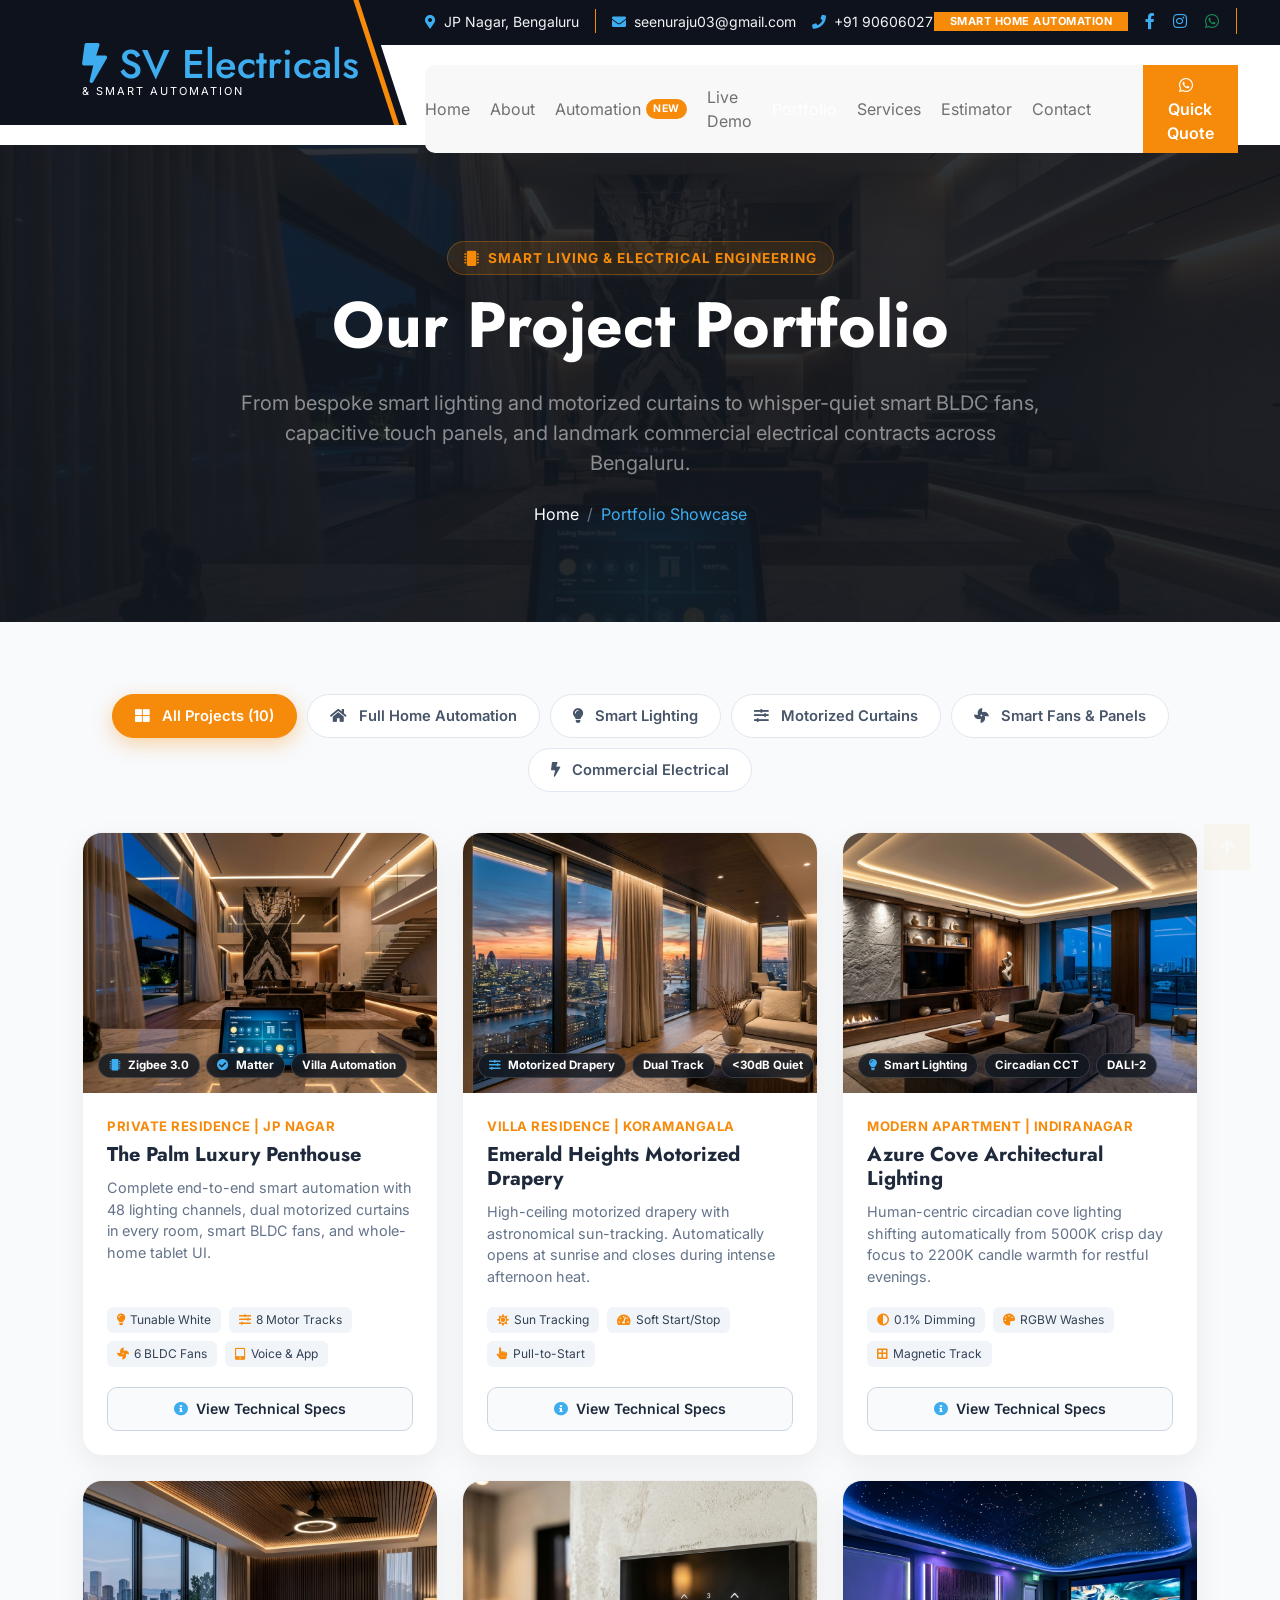
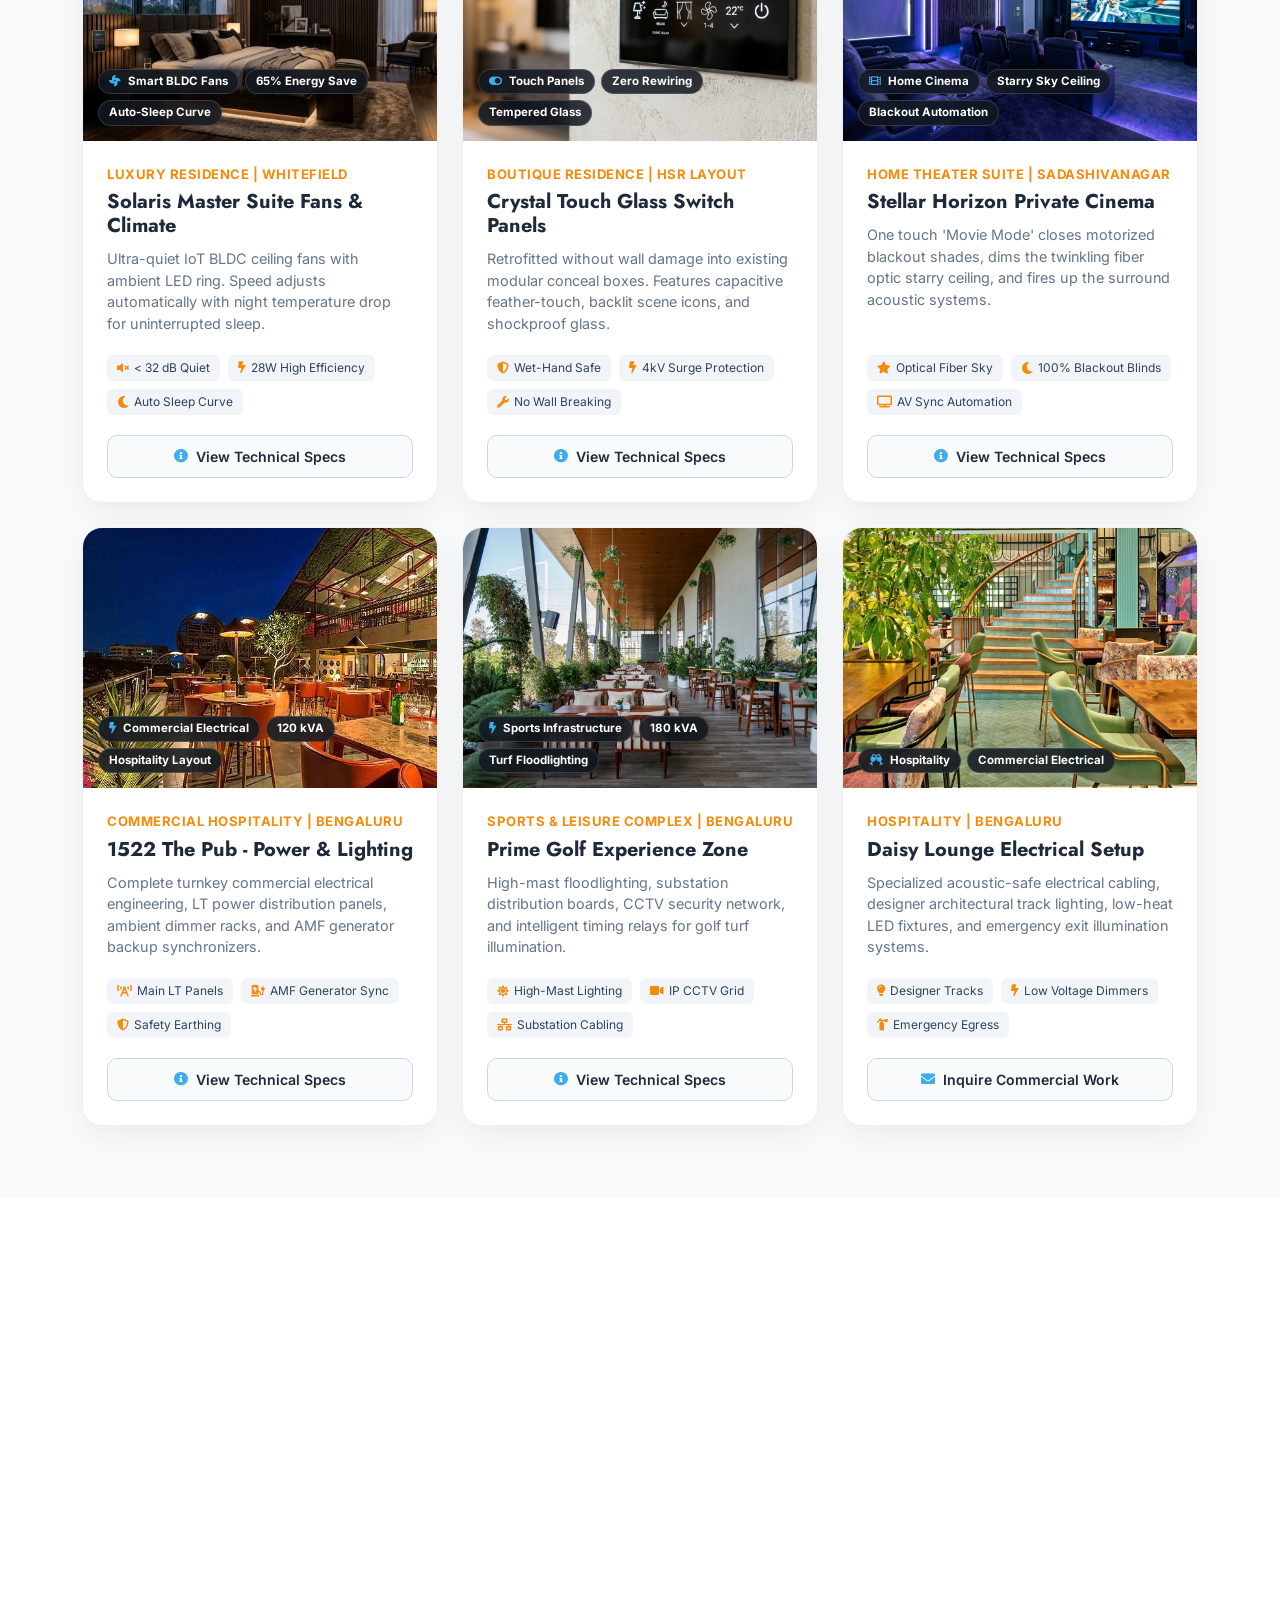
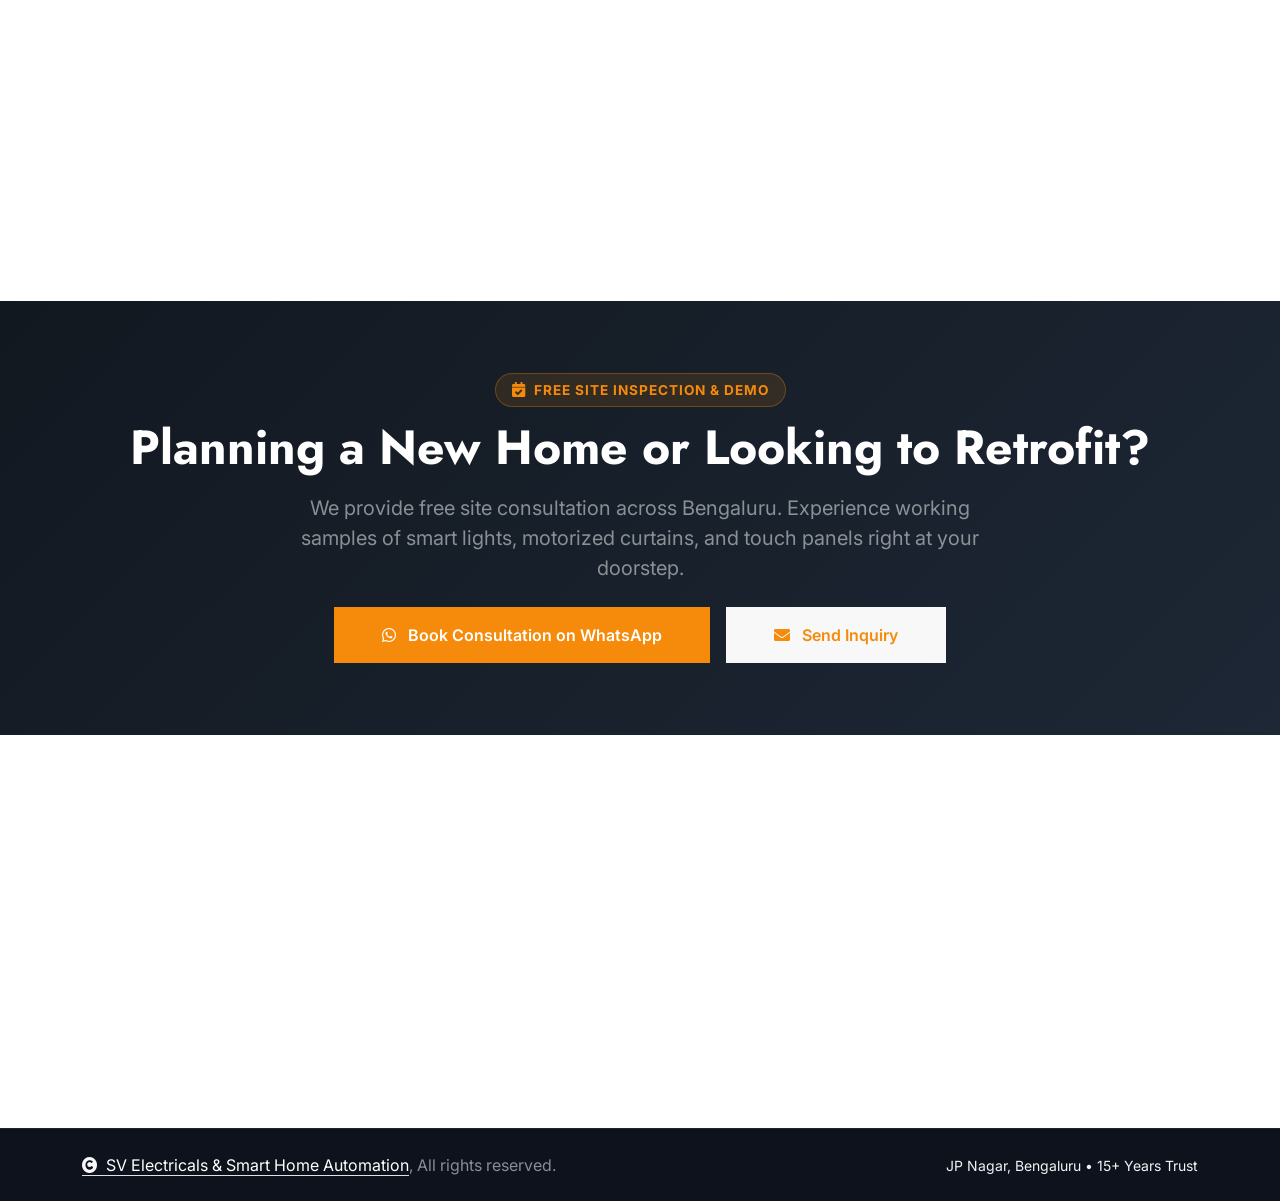
==== portfolio.html @ d9f2bd35 "Add Home Automation portfolio, interactive room simulator, package estimator, and dedicated portfoli" ====
<!DOCTYPE html>
<html lang="en">

    <head>
        <meta charset="utf-8">
        <title>Portfolio | SV Electricals & Smart Home Automation Bengaluru</title>
        <meta content="width=device-width, initial-scale=1.0" name="viewport">
        <meta content="Smart Home Automation portfolio, Smart Lighting projects, Motorized Curtains installation Bengaluru, Smart BLDC fans, Touch switch panels, Home automation JP Nagar, Luxury villa automation, 1522 electrical contractor, Prime Golf electrical layout" name="keywords">
        <meta content="Explore SV Electricals & Home Automation portfolio. High-end smart home automation including intelligent lighting, motorized curtains, smart fans, touch switch panels, and trusted commercial electrical engineering in Bengaluru." name="description">
        <link rel="icon" href="images/navbarlogo.png" type="image/png">

        <!-- Google Web Fonts -->
        <link rel="preconnect" href="https://fonts.googleapis.com">
        <link rel="preconnect" href="https://fonts.gstatic.com" crossorigin>
        <link href="https://fonts.googleapis.com/css2?family=Inter:wght@300;400;500;600;700;800&family=Jost:ital,wght@0,300..900;1,300..900&display=swap" rel="stylesheet">

        <!-- Icon Font Stylesheet -->
        <link rel="stylesheet" href="https://use.fontawesome.com/releases/v5.15.4/css/all.css"/>
        <link href="https://cdn.jsdelivr.net/npm/bootstrap-icons@1.4.1/font/bootstrap-icons.css" rel="stylesheet">

        <!-- Libraries Stylesheet -->
        <link rel="stylesheet" href="lib/animate/animate.min.css"/>
        <link href="lib/owlcarousel/assets/owl.carousel.min.css" rel="stylesheet">

        <!-- Customized Bootstrap Stylesheet -->
        <link href="css/bootstrap.min.css" rel="stylesheet">

        <!-- Template Stylesheet -->
        <link href="css/style.css" rel="stylesheet">
        <!-- Automation Stylesheet -->
        <link href="css/automation.css" rel="stylesheet">
    </head>

    <body>
        <!-- Spinner Start -->
        <div id="spinner" class="show bg-white position-fixed translate-middle w-100 vh-100 top-50 start-50 d-flex align-items-center justify-content-center">
            <div class="spinner-border text-primary" style="width:3rem; height:3rem;" role="status">
                <span class="sr-only">Loading...</span>
            </div>
        </div>
        <!-- Spinner End -->

        <!-- Topbar & Navbar Start -->
        <div class="container-fluid header-top">
            <div class="container d-flex align-items-center">
                <div class="d-flex align-items-center h-100">
                    <a href="index.html" class="navbar-brand" style="height: 125px;">
                        <h1 class="text-primary mb-0"><i class="fas fa-bolt"></i> SV Electricals</h1>
                        <small class="text-white d-block" style="font-size: 11px; letter-spacing: 2px; text-transform: uppercase; margin-top: -5px;">& Smart Automation</small>
                    </a>
                </div>
                <div class="w-100 h-100">
                    <div class="topbar px-0 py-2 d-none d-lg-block" style="height: 45px;">
                        <div class="row gx-0 align-items-center">
                            <div class="col-lg-8 text-center text-lg-center mb-lg-0">
                                <div class="d-flex flex-wrap">
                                    <div class="border-end border-primary pe-3">
                                        <a href="#" class="text-muted small"><i class="fas fa-map-marker-alt text-primary me-2"></i>JP Nagar, Bengaluru</a>
                                    </div>
                                    <div class="ps-3">
                                        <a href="mailto:seenuraju03@gmail.com" class="text-muted small"><i class="fas fa-envelope text-primary me-2"></i>seenuraju03@gmail.com</a>
                                    </div>
                                    <div class="ps-3">
                                        <a href="tel:9060602727" class="text-muted small"><i class="fas fa-phone text-primary me-2"></i>+91 9060602727</a>
                                    </div>
                                </div>
                            </div>
                            <div class="col-lg-4 text-center text-lg-end">
                                <div class="d-flex justify-content-end align-items-center">
                                    <span class="badge bg-primary text-white me-3 px-3 py-1" style="font-size: 11px; letter-spacing: 0.5px;">SMART HOME AUTOMATION</span>
                                    <div class="d-flex border-end border-primary pe-3">
                                        <a class="btn p-0 text-primary me-3" href="#"><i class="fab fa-facebook-f"></i></a>
                                        <a class="btn p-0 text-primary me-3" href="#"><i class="fab fa-instagram"></i></a>
                                        <a class="btn p-0 text-success me-0" href="https://wa.me/919060602727" target="_blank"><i class="fab fa-whatsapp"></i></a>
                                    </div>
                                </div>
                            </div>
                        </div>
                    </div>
                    <div class="nav-bar px-0 py-lg-0" style="height: 80px;">
                        <nav class="navbar navbar-expand-lg navbar-light d-flex justify-content-lg-end">
                            <a href="index.html" class="navbar-brand-2">
                                <h2 class="text-primary mb-0"><i class="fas fa-bolt"></i> SV Electricals</h2>
                            </a>    
                            <button class="navbar-toggler" type="button" data-bs-toggle="collapse" data-bs-target="#navbarCollapse" aria-label="Toggle navigation">
                                <span class="navbar-toggler-icon"></span>
                            </button>
                            <div class="collapse navbar-collapse" id="navbarCollapse">
                                <div class="navbar-nav">
                                    <a href="index.html" class="nav-item nav-link">Home</a>
                                    <a href="index.html#svabout" class="nav-item nav-link">About</a>
                                    <a href="index.html#sv-automation" class="nav-item nav-link">Automation <span class="nav-smart-badge">NEW</span></a>
                                    <a href="index.html#sv-simulator" class="nav-item nav-link">Live Demo</a>
                                    <a href="portfolio.html" class="nav-item nav-link active">Portfolio</a>
                                    <a href="index.html#svservices" class="nav-item nav-link">Services</a>
                                    <a href="index.html#sv-estimator" class="nav-item nav-link">Estimator</a>
                                    <a href="index.html#svcontact" class="nav-item nav-link">Contact</a>
                                    <div class="nav-btn ps-3">
                                        <a href="https://wa.me/919060602727?text=Hi%20SV%20Automation,%20I%20would%20like%20to%20consult%20for%20Smart%20Home%20Automation" target="_blank" class="btn btn-primary py-2 px-4 ms-0 ms-lg-3"><i class="fab fa-whatsapp me-2"></i> Quick Quote</a>
                                    </div>
                                </div>
                            </div>
                        </nav>
                    </div>
                </div>
            </div>
        </div>
        <!-- Topbar & Navbar End -->

        <!-- Header / Breadcrumb Banner Start -->
        <div class="container-fluid bg-breadcrumb py-5" style="background: linear-gradient(rgba(18, 24, 32, 0.88), rgba(18, 24, 32, 0.92)), url('images/smart_villa.jpg') center/cover no-repeat; margin-top: 20px;">
            <div class="container text-center py-5">
                <span class="badge-smart"><i class="fas fa-microchip"></i> Smart Living & Electrical Engineering</span>
                <h1 class="display-3 text-white mb-4 wow fadeInDown" data-wow-delay="0.1s">Our Project Portfolio</h1>
                <p class="text-white-50 fs-5 mx-auto mb-4" style="max-width: 800px;">
                    From bespoke smart lighting and motorized curtains to whisper-quiet smart BLDC fans, capacitive touch panels, and landmark commercial electrical contracts across Bengaluru.
                </p>
                <ol class="breadcrumb justify-content-center mb-0 wow fadeInDown" data-wow-delay="0.3s">
                    <li class="breadcrumb-item"><a href="index.html">Home</a></li>
                    <li class="breadcrumb-item active text-primary">Portfolio Showcase</li>
                </ol>
            </div>
        </div>
        <!-- Header / Breadcrumb Banner End -->

        <!-- Portfolio Showcase Main Section Start -->
        <div class="container-fluid py-5" style="background: #f8fafc;">
            <div class="container py-4">
                
                <!-- Category Filter Buttons -->
                <div class="portfolio-filter-container wow fadeInUp" data-wow-delay="0.1s">
                    <button class="portfolio-filter-btn active" data-filter="all"><i class="fas fa-th-large me-2"></i> All Projects (10)</button>
                    <button class="portfolio-filter-btn" data-filter="automation"><i class="fas fa-home me-2"></i> Full Home Automation</button>
                    <button class="portfolio-filter-btn" data-filter="lighting"><i class="fas fa-lightbulb me-2"></i> Smart Lighting</button>
                    <button class="portfolio-filter-btn" data-filter="curtains"><i class="fas fa-sliders-h me-2"></i> Motorized Curtains</button>
                    <button class="portfolio-filter-btn" data-filter="fans"><i class="fas fa-fan me-2"></i> Smart Fans & Panels</button>
                    <button class="portfolio-filter-btn" data-filter="commercial"><i class="fas fa-bolt me-2"></i> Commercial Electrical</button>
                </div>

                <!-- Projects Grid -->
                <div class="row g-4" id="portfolioGrid">
                    
                    <!-- 1. The Palm Luxury Penthouse (Full Automation) -->
                    <div class="col-md-6 col-lg-4 portfolio-card-item" data-category="automation lighting curtains fans">
                        <div class="portfolio-item-card">
                            <div class="portfolio-img-box">
                                <img src="images/smart_villa.jpg" alt="The Palm Luxury Penthouse Smart Automation">
                                <div class="portfolio-overlay-tags">
                                    <span class="portfolio-tag"><i class="fas fa-microchip text-primary me-1"></i> Zigbee 3.0</span>
                                    <span class="portfolio-tag"><i class="fas fa-check-circle text-primary me-1"></i> Matter</span>
                                    <span class="portfolio-tag">Villa Automation</span>
                                </div>
                            </div>
                            <div class="portfolio-info-box">
                                <span class="portfolio-meta-client">Private Residence | JP Nagar</span>
                                <h3 class="portfolio-title">The Palm Luxury Penthouse</h3>
                                <p class="portfolio-desc">Complete end-to-end smart automation with 48 lighting channels, dual motorized curtains in every room, smart BLDC fans, and whole-home tablet UI.</p>
                                <div class="portfolio-specs-pills">
                                    <span class="spec-pill"><i class="fas fa-lightbulb"></i> Tunable White</span>
                                    <span class="spec-pill"><i class="fas fa-sliders-h"></i> 8 Motor Tracks</span>
                                    <span class="spec-pill"><i class="fas fa-fan"></i> 6 BLDC Fans</span>
                                    <span class="spec-pill"><i class="fas fa-tablet-alt"></i> Voice & App</span>
                                </div>
                                <button class="btn-view-specs" data-project="palm-penthouse">
                                    <i class="fas fa-info-circle text-primary"></i> View Technical Specs
                                </button>
                            </div>
                        </div>
                    </div>

                    <!-- 2. Emerald Heights Motorized Drapery -->
                    <div class="col-md-6 col-lg-4 portfolio-card-item" data-category="automation curtains">
                        <div class="portfolio-item-card">
                            <div class="portfolio-img-box">
                                <img src="images/smart_curtains.jpg" alt="Emerald Heights Motorized Curtains">
                                <div class="portfolio-overlay-tags">
                                    <span class="portfolio-tag"><i class="fas fa-sliders-h text-primary me-1"></i> Motorized Drapery</span>
                                    <span class="portfolio-tag">Dual Track</span>
                                    <span class="portfolio-tag">&lt;30dB Quiet</span>
                                </div>
                            </div>
                            <div class="portfolio-info-box">
                                <span class="portfolio-meta-client">Villa Residence | Koramangala</span>
                                <h3 class="portfolio-title">Emerald Heights Motorized Drapery</h3>
                                <p class="portfolio-desc">High-ceiling motorized drapery with astronomical sun-tracking. Automatically opens at sunrise and closes during intense afternoon heat.</p>
                                <div class="portfolio-specs-pills">
                                    <span class="spec-pill"><i class="fas fa-sun"></i> Sun Tracking</span>
                                    <span class="spec-pill"><i class="fas fa-tachometer-alt"></i> Soft Start/Stop</span>
                                    <span class="spec-pill"><i class="fas fa-hand-pointer"></i> Pull-to-Start</span>
                                </div>
                                <button class="btn-view-specs" data-project="emerald-curtains">
                                    <i class="fas fa-info-circle text-primary"></i> View Technical Specs
                                </button>
                            </div>
                        </div>
                    </div>

                    <!-- 3. Azure Cove Architectural Lighting -->
                    <div class="col-md-6 col-lg-4 portfolio-card-item" data-category="automation lighting">
                        <div class="portfolio-item-card">
                            <div class="portfolio-img-box">
                                <img src="images/smart_lighting.jpg" alt="Azure Cove Architectural Smart Lighting">
                                <div class="portfolio-overlay-tags">
                                    <span class="portfolio-tag"><i class="fas fa-lightbulb text-primary me-1"></i> Smart Lighting</span>
                                    <span class="portfolio-tag">Circadian CCT</span>
                                    <span class="portfolio-tag">DALI-2</span>
                                </div>
                            </div>
                            <div class="portfolio-info-box">
                                <span class="portfolio-meta-client">Modern Apartment | Indiranagar</span>
                                <h3 class="portfolio-title">Azure Cove Architectural Lighting</h3>
                                <p class="portfolio-desc">Human-centric circadian cove lighting shifting automatically from 5000K crisp day focus to 2200K candle warmth for restful evenings.</p>
                                <div class="portfolio-specs-pills">
                                    <span class="spec-pill"><i class="fas fa-adjust"></i> 0.1% Dimming</span>
                                    <span class="spec-pill"><i class="fas fa-palette"></i> RGBW Washes</span>
                                    <span class="spec-pill"><i class="fas fa-border-all"></i> Magnetic Track</span>
                                </div>
                                <button class="btn-view-specs" data-project="azure-lighting">
                                    <i class="fas fa-info-circle text-primary"></i> View Technical Specs
                                </button>
                            </div>
                        </div>
                    </div>

                    <!-- 4. Solaris Master Suite Fans & Climate -->
                    <div class="col-md-6 col-lg-4 portfolio-card-item" data-category="automation fans">
                        <div class="portfolio-item-card">
                            <div class="portfolio-img-box">
                                <img src="images/smart_fans.jpg" alt="Solaris Smart BLDC Fans & Climate">
                                <div class="portfolio-overlay-tags">
                                    <span class="portfolio-tag"><i class="fas fa-fan text-primary me-1"></i> Smart BLDC Fans</span>
                                    <span class="portfolio-tag">65% Energy Save</span>
                                    <span class="portfolio-tag">Auto-Sleep Curve</span>
                                </div>
                            </div>
                            <div class="portfolio-info-box">
                                <span class="portfolio-meta-client">Luxury Residence | Whitefield</span>
                                <h3 class="portfolio-title">Solaris Master Suite Fans & Climate</h3>
                                <p class="portfolio-desc">Ultra-quiet IoT BLDC ceiling fans with ambient LED ring. Speed adjusts automatically with night temperature drop for uninterrupted sleep.</p>
                                <div class="portfolio-specs-pills">
                                    <span class="spec-pill"><i class="fas fa-volume-mute"></i> &lt; 32 dB Quiet</span>
                                    <span class="spec-pill"><i class="fas fa-bolt"></i> 28W High Efficiency</span>
                                    <span class="spec-pill"><i class="fas fa-moon"></i> Auto Sleep Curve</span>
                                </div>
                                <button class="btn-view-specs" data-project="solaris-fans">
                                    <i class="fas fa-info-circle text-primary"></i> View Technical Specs
                                </button>
                            </div>
                        </div>
                    </div>

                    <!-- 5. Crystal Touch Glass Switch Panels -->
                    <div class="col-md-6 col-lg-4 portfolio-card-item" data-category="automation fans">
                        <div class="portfolio-item-card">
                            <div class="portfolio-img-box">
                                <img src="images/smart_switches.jpg" alt="Crystal Touch Glass Switch Panels">
                                <div class="portfolio-overlay-tags">
                                    <span class="portfolio-tag"><i class="fas fa-toggle-on text-primary me-1"></i> Touch Panels</span>
                                    <span class="portfolio-tag">Zero Rewiring</span>
                                    <span class="portfolio-tag">Tempered Glass</span>
                                </div>
                            </div>
                            <div class="portfolio-info-box">
                                <span class="portfolio-meta-client">Boutique Residence | HSR Layout</span>
                                <h3 class="portfolio-title">Crystal Touch Glass Switch Panels</h3>
                                <p class="portfolio-desc">Retrofitted without wall damage into existing modular conceal boxes. Features capacitive feather-touch, backlit scene icons, and shockproof glass.</p>
                                <div class="portfolio-specs-pills">
                                    <span class="spec-pill"><i class="fas fa-shield-alt"></i> Wet-Hand Safe</span>
                                    <span class="spec-pill"><i class="fas fa-bolt"></i> 4kV Surge Protection</span>
                                    <span class="spec-pill"><i class="fas fa-wrench"></i> No Wall Breaking</span>
                                </div>
                                <button class="btn-view-specs" data-project="crystal-touch">
                                    <i class="fas fa-info-circle text-primary"></i> View Technical Specs
                                </button>
                            </div>
                        </div>
                    </div>

                    <!-- 6. Stellar Horizon Private Cinema -->
                    <div class="col-md-6 col-lg-4 portfolio-card-item" data-category="automation lighting curtains">
                        <div class="portfolio-item-card">
                            <div class="portfolio-img-box">
                                <img src="images/smart_cinema.jpg" alt="Stellar Horizon Private Cinema">
                                <div class="portfolio-overlay-tags">
                                    <span class="portfolio-tag"><i class="fas fa-film text-primary me-1"></i> Home Cinema</span>
                                    <span class="portfolio-tag">Starry Sky Ceiling</span>
                                    <span class="portfolio-tag">Blackout Automation</span>
                                </div>
                            </div>
                            <div class="portfolio-info-box">
                                <span class="portfolio-meta-client">Home Theater Suite | Sadashivanagar</span>
                                <h3 class="portfolio-title">Stellar Horizon Private Cinema</h3>
                                <p class="portfolio-desc">One touch 'Movie Mode' closes motorized blackout shades, dims the twinkling fiber optic starry ceiling, and fires up the surround acoustic systems.</p>
                                <div class="portfolio-specs-pills">
                                    <span class="spec-pill"><i class="fas fa-star"></i> Optical Fiber Sky</span>
                                    <span class="spec-pill"><i class="fas fa-moon"></i> 100% Blackout Blinds</span>
                                    <span class="spec-pill"><i class="fas fa-tv"></i> AV Sync Automation</span>
                                </div>
                                <button class="btn-view-specs" data-project="stellar-cinema">
                                    <i class="fas fa-info-circle text-primary"></i> View Technical Specs
                                </button>
                            </div>
                        </div>
                    </div>

                    <!-- 7. 1522 The Pub (Commercial Electrical) -->
                    <div class="col-md-6 col-lg-4 portfolio-card-item" data-category="commercial">
                        <div class="portfolio-item-card">
                            <div class="portfolio-img-box">
                                <img src="images/15221.webp" alt="1522 The Pub Electrical Contracting">
                                <div class="portfolio-overlay-tags">
                                    <span class="portfolio-tag"><i class="fas fa-bolt text-primary me-1"></i> Commercial Electrical</span>
                                    <span class="portfolio-tag">120 kVA</span>
                                    <span class="portfolio-tag">Hospitality Layout</span>
                                </div>
                            </div>
                            <div class="portfolio-info-box">
                                <span class="portfolio-meta-client">Commercial Hospitality | Bengaluru</span>
                                <h3 class="portfolio-title">1522 The Pub - Power & Lighting</h3>
                                <p class="portfolio-desc">Complete turnkey commercial electrical engineering, LT power distribution panels, ambient dimmer racks, and AMF generator backup synchronizers.</p>
                                <div class="portfolio-specs-pills">
                                    <span class="spec-pill"><i class="fas fa-broadcast-tower"></i> Main LT Panels</span>
                                    <span class="spec-pill"><i class="fas fa-charging-station"></i> AMF Generator Sync</span>
                                    <span class="spec-pill"><i class="fas fa-shield-alt"></i> Safety Earthing</span>
                                </div>
                                <button class="btn-view-specs" data-project="pub-1522">
                                    <i class="fas fa-info-circle text-primary"></i> View Technical Specs
                                </button>
                            </div>
                        </div>
                    </div>

                    <!-- 8. Prime Golf Facility (Commercial Electrical) -->
                    <div class="col-md-6 col-lg-4 portfolio-card-item" data-category="commercial">
                        <div class="portfolio-item-card">
                            <div class="portfolio-img-box">
                                <img src="images/prime1.avif" alt="Prime Golf Sports & Leisure Facility">
                                <div class="portfolio-overlay-tags">
                                    <span class="portfolio-tag"><i class="fas fa-bolt text-primary me-1"></i> Sports Infrastructure</span>
                                    <span class="portfolio-tag">180 kVA</span>
                                    <span class="portfolio-tag">Turf Floodlighting</span>
                                </div>
                            </div>
                            <div class="portfolio-info-box">
                                <span class="portfolio-meta-client">Sports & Leisure Complex | Bengaluru</span>
                                <h3 class="portfolio-title">Prime Golf Experience Zone</h3>
                                <p class="portfolio-desc">High-mast floodlighting, substation distribution boards, CCTV security network, and intelligent timing relays for golf turf illumination.</p>
                                <div class="portfolio-specs-pills">
                                    <span class="spec-pill"><i class="fas fa-sun"></i> High-Mast Lighting</span>
                                    <span class="spec-pill"><i class="fas fa-video"></i> IP CCTV Grid</span>
                                    <span class="spec-pill"><i class="fas fa-network-wired"></i> Substation Cabling</span>
                                </div>
                                <button class="btn-view-specs" data-project="prime-golf">
                                    <i class="fas fa-info-circle text-primary"></i> View Technical Specs
                                </button>
                            </div>
                        </div>
                    </div>

                    <!-- 9. Daisy Pub Lounge -->
                    <div class="col-md-6 col-lg-4 portfolio-card-item" data-category="commercial">
                        <div class="portfolio-item-card">
                            <div class="portfolio-img-box">
                                <img src="images/daisy2.webp" alt="Daisy Pub Lounge Electrical">
                                <div class="portfolio-overlay-tags">
                                    <span class="portfolio-tag"><i class="fas fa-glass-cheers text-primary me-1"></i> Hospitality</span>
                                    <span class="portfolio-tag">Commercial Electrical</span>
                                </div>
                            </div>
                            <div class="portfolio-info-box">
                                <span class="portfolio-meta-client">Hospitality | Bengaluru</span>
                                <h3 class="portfolio-title">Daisy Lounge Electrical Setup</h3>
                                <p class="portfolio-desc">Specialized acoustic-safe electrical cabling, designer architectural track lighting, low-heat LED fixtures, and emergency exit illumination systems.</p>
                                <div class="portfolio-specs-pills">
                                    <span class="spec-pill"><i class="fas fa-lightbulb"></i> Designer Tracks</span>
                                    <span class="spec-pill"><i class="fas fa-bolt"></i> Low Voltage Dimmers</span>
                                    <span class="spec-pill"><i class="fas fa-fire-extinguisher"></i> Emergency Egress</span>
                                </div>
                                <a href="index.html#svcontact" class="btn-view-specs">
                                    <i class="fas fa-envelope text-primary"></i> Inquire Commercial Work
                                </a>
                            </div>
                        </div>
                    </div>

                </div>
            </div>
        </div>
        <!-- Portfolio Showcase Main Section End -->

        <!-- Comparison Section: Traditional vs Smart Living Start -->
        <div class="container-fluid py-5" style="background: #ffffff;">
            <div class="container py-4">
                <div class="text-center mx-auto mb-5 wow fadeInUp" data-wow-delay="0.1s" style="max-width: 800px;">
                    <span class="badge-smart"><i class="fas fa-balance-scale"></i> Comparison</span>
                    <h2 class="display-5 mb-3">Upgrade from Traditional to Smart Living</h2>
                    <p class="text-muted">Why hundreds of homeowners and architects in Bengaluru choose SV for seamless retrofit automation.</p>
                </div>
                <div class="row g-4">
                    <div class="col-md-6 col-lg-3 wow fadeInUp" data-wow-delay="0.1s">
                        <div class="p-4 rounded-3 h-100 border text-center" style="background: #fdfdfd;">
                            <div class="mb-3 text-primary"><i class="fas fa-lightbulb fa-3x"></i></div>
                            <h4 class="h5">Smart Lighting</h4>
                            <div class="text-start mt-3">
                                <p class="small text-danger mb-2"><i class="fas fa-times-circle me-2"></i><strong>Traditional:</strong> Fixed 6500K harsh white, manual wall clicking, no dimming.</p>
                                <p class="small text-success mb-0"><i class="fas fa-check-circle me-2"></i><strong>SV Smart:</strong> 2200K - 5000K tunable white, circadian shifting, mobile & voice dimming.</p>
                            </div>
                        </div>
                    </div>
                    <div class="col-md-6 col-lg-3 wow fadeInUp" data-wow-delay="0.2s">
                        <div class="p-4 rounded-3 h-100 border text-center" style="background: #fdfdfd;">
                            <div class="mb-3 text-primary"><i class="fas fa-sliders-h fa-3x"></i></div>
                            <h4 class="h5">Motorized Curtains</h4>
                            <div class="text-start mt-3">
                                <p class="small text-danger mb-2"><i class="fas fa-times-circle me-2"></i><strong>Traditional:</strong> Manual tugging, difficult high windows, no scheduling.</p>
                                <p class="small text-success mb-0"><i class="fas fa-check-circle me-2"></i><strong>SV Smart:</strong> Scheduled sunrise open, sun-tracking heat block, remote & Alexa control.</p>
                            </div>
                        </div>
                    </div>
                    <div class="col-md-6 col-lg-3 wow fadeInUp" data-wow-delay="0.3s">
                        <div class="p-4 rounded-3 h-100 border text-center" style="background: #fdfdfd;">
                            <div class="mb-3 text-primary"><i class="fas fa-fan fa-3x"></i></div>
                            <h4 class="h5">Smart BLDC Fans</h4>
                            <div class="text-start mt-3">
                                <p class="small text-danger mb-2"><i class="fas fa-times-circle me-2"></i><strong>Traditional:</strong> 75W power hungry, noisy hum, wake up cold at 3 AM.</p>
                                <p class="small text-success mb-0"><i class="fas fa-check-circle me-2"></i><strong>SV Smart:</strong> 28W BLDC, silent operation, auto-sleep curve reduces speed automatically.</p>
                            </div>
                        </div>
                    </div>
                    <div class="col-md-6 col-lg-3 wow fadeInUp" data-wow-delay="0.4s">
                        <div class="p-4 rounded-3 h-100 border text-center" style="background: #fdfdfd;">
                            <div class="mb-3 text-primary"><i class="fas fa-toggle-on fa-3x"></i></div>
                            <h4 class="h5">Touch Glass Switches</h4>
                            <div class="text-start mt-3">
                                <p class="small text-danger mb-2"><i class="fas fa-times-circle me-2"></i><strong>Traditional:</strong> Cluttered plastic boards, yellowing over time, spark risk.</p>
                                <p class="small text-success mb-0"><i class="fas fa-check-circle me-2"></i><strong>SV Smart:</strong> Luxury crystal glass, backlit icons, safe with wet hands, zero rewiring.</p>
                            </div>
                        </div>
                    </div>
                </div>
            </div>
        </div>
        <!-- Comparison Section End -->

        <!-- CTA Callout Start -->
        <div class="container-fluid py-5" style="background: linear-gradient(135deg, #121820 0%, #1d2735 100%); color: #fff;">
            <div class="container py-4 text-center">
                <span class="badge-smart"><i class="fas fa-calendar-check"></i> Free Site Inspection & Demo</span>
                <h2 class="display-5 text-white mb-3">Planning a New Home or Looking to Retrofit?</h2>
                <p class="text-white-50 fs-5 mx-auto mb-4" style="max-width: 700px;">
                    We provide free site consultation across Bengaluru. Experience working samples of smart lights, motorized curtains, and touch panels right at your doorstep.
                </p>
                <div class="d-flex justify-content-center gap-3 flex-wrap">
                    <a href="https://wa.me/919060602727?text=Hi%20SV%20Automation,%20I%20would%20like%20to%20book%20a%20free%20site%20consultation%20for%20Smart%20Home%20Automation" target="_blank" class="btn btn-primary py-3 px-5">
                        <i class="fab fa-whatsapp me-2"></i> Book Consultation on WhatsApp
                    </a>
                    <a href="index.html#svcontact" class="btn btn-light py-3 px-5">
                        <i class="fas fa-envelope me-2"></i> Send Inquiry
                    </a>
                </div>
            </div>
        </div>
        <!-- CTA Callout End -->

        <!-- Project Detail Modal Start -->
        <div class="modal fade" id="projectDetailModal" tabindex="-1" aria-labelledby="modalProjTitle" aria-hidden="true">
            <div class="modal-dialog modal-lg modal-dialog-centered">
                <div class="modal-content rounded-4 overflow-hidden border-0 shadow-lg">
                    <div class="modal-project-header d-flex justify-content-between align-items-center">
                        <div>
                            <span class="badge bg-primary text-white mb-2" id="modalProjCategory" style="font-size: 0.75rem;">Category</span>
                            <h3 class="modal-title h4 text-white mb-1" id="modalProjTitle">Project Title</h3>
                            <small class="text-white-50" id="modalProjClient"><i class="fas fa-map-marker-alt me-1"></i> Client Details</small>
                        </div>
                        <button type="button" class="btn-close btn-close-white" data-bs-dismiss="modal" aria-label="Close"></button>
                    </div>
                    <div class="modal-body p-4 bg-white">
                        <div class="rounded-3 overflow-hidden mb-4" style="max-height: 380px;">
                            <img src="" id="modalProjImg" class="img-fluid w-100 object-fit-cover" alt="Project image">
                        </div>
                        <h5 class="fw-bold mb-2 text-dark">Scope & Execution Overview</h5>
                        <p class="text-muted mb-4" id="modalProjDesc">Project Description</p>
                        
                        <div class="row g-4 mb-4">
                            <div class="col-md-6">
                                <h6 class="fw-bold text-primary mb-3"><i class="fas fa-star me-2"></i> Key Automation Highlights</h6>
                                <ul class="list-unstyled ps-0" id="modalProjHighlights"></ul>
                            </div>
                            <div class="col-md-6">
                                <h6 class="fw-bold text-primary mb-3"><i class="fas fa-cogs me-2"></i> Technical Specifications</h6>
                                <div class="table-responsive">
                                    <table class="table table-bordered specs-table">
                                        <tbody id="modalProjSpecsTable"></tbody>
                                    </table>
                                </div>
                            </div>
                        </div>

                        <div class="d-flex justify-content-between align-items-center flex-wrap gap-2 pt-3 border-top">
                            <span class="text-muted small"><i class="fas fa-shield-alt text-primary me-1"></i> Supported by SV 3-Year Hardware Warranty</span>
                            <a href="#" id="modalProjWhatsAppBtn" target="_blank" class="btn btn-primary px-4 py-2">
                                <i class="fab fa-whatsapp me-2"></i> Request Similar Solution
                            </a>
                        </div>
                    </div>
                </div>
            </div>
        </div>
        <!-- Project Detail Modal End -->

        <!-- Footer Start -->
        <div class="container-fluid footer bg-dark py-4 wow fadeIn" data-wow-delay="0.2s">
            <div class="container py-4">
                <div class="row g-5">
                    <div class="col-md-6 col-lg-6 col-xl-3">
                        <div class="footer-item d-flex flex-column">
                            <div class="footer-item">
                                <h3 class="text-white mb-3"><i class="fas fa-bolt text-primary me-2"></i>SV ELECTRICALS</h3>
                                <p class="text-primary fw-bold mb-3">& SMART HOME AUTOMATION</p>
                                <p class="mb-3 text-muted">Bringing the ease of smart living—lights, curtains, fans, and touch panels—alongside 15+ years of trusted electrical contracting across Bengaluru.</p>
                            </div>
                        </div>
                    </div>
                    <div class="col-md-6 col-lg-6 col-xl-3">
                        <div class="footer-item d-flex flex-column">
                            <h4 class="text-white mb-4">Quick Links</h4>
                            <a href="index.html"> Home</a>
                            <a href="index.html#svabout"> About Us</a>
                            <a href="index.html#sv-automation"> Smart Automation</a>
                            <a href="index.html#sv-simulator"> Live Room Demo</a>
                            <a href="portfolio.html"> Portfolio Showcase</a>
                            <a href="index.html#sv-estimator"> Cost Estimator</a>
                            <a href="index.html#svcontact"> Contact Us</a>
                        </div>
                    </div>
                    <div class="col-md-6 col-lg-6 col-xl-3">
                        <div class="footer-item d-flex flex-column">
                            <h4 class="text-white mb-4">Smart Solutions</h4>
                            <a href="index.html#sv-automation"><i class="fas fa-lightbulb text-primary me-2"></i> Smart Lighting & Scenes</a>
                            <a href="index.html#sv-automation"><i class="fas fa-sliders-h text-primary me-2"></i> Motorized Curtains & Blinds</a>
                            <a href="index.html#sv-automation"><i class="fas fa-fan text-primary me-2"></i> Smart BLDC Fans & Climate</a>
                            <a href="index.html#sv-automation"><i class="fas fa-toggle-on text-primary me-2"></i> Feather-Touch Glass Panels</a>
                            <a href="index.html#sv-automation"><i class="fas fa-film text-primary me-2"></i> Home Cinema Automation</a>
                            <a href="index.html#svservices"><i class="fas fa-bolt text-primary me-2"></i> Commercial Electrical Contracting</a>
                        </div>
                    </div>
                    <div class="col-md-6 col-lg-6 col-xl-3">
                        <div class="footer-item d-flex flex-column">
                            <h4 class="text-white mb-4">Contact Info</h4>
                            <a href="#"><i class="fa fa-map-marker-alt text-primary me-2"></i> JP Nagar, Bengaluru, Karnataka</a>
                            <a href="mailto:seenuraju03@gmail.com"><i class="fas fa-envelope text-primary me-2"></i> seenuraju03@gmail.com</a>
                            <a href="tel:9060602727"><i class="fas fa-phone text-primary me-2"></i> +91 9060602727</a>
                            <a href="https://wa.me/919060602727" target="_blank"><i class="fab fa-whatsapp text-success me-2"></i> WhatsApp Direct</a>
                        </div>
                    </div>
                </div>
            </div>
        </div>
        <!-- Footer End -->

        <!-- Copyright Start -->
        <div class="container-fluid copyright py-4">
            <div class="container">
                <div class="row g-4 align-items-center">
                    <div class="col-md-6 text-center text-md-start mb-md-0">
                        <span class="text-body"><a href="index.html" class="border-bottom text-white"><i class="fas fa-copyright text-light me-2"></i>SV Electricals & Smart Home Automation</a>, All rights reserved.</span>
                    </div>
                    <div class="col-md-6 text-center text-md-end text-body">
                        <span class="text-muted small">JP Nagar, Bengaluru • 15+ Years Trust</span>
                    </div>
                </div>
            </div>
        </div>
        <!-- Copyright End -->

        <!-- Back to Top -->
        <a href="#" class="btn btn-primary btn-lg-square back-to-top"><i class="fa fa-arrow-up"></i></a>   

        <!-- JavaScript Libraries -->
        <script src="https://ajax.googleapis.com/ajax/libs/jquery/3.6.4/jquery.min.js"></script>
        <script src="https://cdn.jsdelivr.net/npm/bootstrap@5.0.0/dist/js/bootstrap.bundle.min.js"></script>
        <script src="lib/wow/wow.min.js"></script>
        <script src="lib/easing/easing.min.js"></script>
        <script src="lib/waypoints/waypoints.min.js"></script>
        <script src="lib/owlcarousel/owl.carousel.min.js"></script>
        <!-- Custom Scripts -->
        <script src="js/automation.js"></script>
        <script src="js/main.js"></script>
    </body>
</html>
---- css/style.css ----
/*** Spinner Start ***/
#spinner {
    opacity: 0;
    visibility: hidden;
    transition: opacity .5s ease-out, visibility 0s linear .5s;
    z-index: 99999;
}

#spinner.show {
    transition: opacity .5s ease-out, visibility 0s linear 0s;
    visibility: visible;
    opacity: 1;
}
/*** Spinner End ***/

.back-to-top {
    position: fixed;
    right: 30px;
    bottom: 30px;
    transition: 0.5s;
    z-index: 99;
}


/*** Button Start ***/
.btn {
    font-weight: 600;
    transition: .5s;
}

.btn-square {
    width: 32px;
    height: 32px;
}

.btn-sm-square {
    width: 34px;
    height: 34px;
}

.btn-md-square {
    width: 40px;
    height: 40px;
}

.btn-lg-square {
    width: 46px;
    height: 46px;
}

.btn-xl-square {
    width: 56px;
    height: 56px;
}

.btn-square,
.btn-sm-square,
.btn-md-square,
.btn-lg-square,
.btn-xl-square {
    padding: 0;
    display: flex;
    align-items: center;
    justify-content: center;
    font-weight: normal;
}

.btn.btn-primary {
    color: var(--bs-white);
    border: none;
}

.btn.btn-primary:hover {
    background: var(--bs-dark);
    color: var(--bs-white);
}

.btn.btn-light {
    color: var(--bs-primary);
    border: none;
}

.btn.btn-light:hover {
    color: var(--bs-white);
    background: var(--bs-primary);
}

/*** Navbar Start ***/
.header-top .topbar .dropdown-toggle::after {
    border: none;
    content: "\f107";
    font-family: "Font Awesome 5 Free";
    font-weight: 600;
    vertical-align: middle;
    margin-left: 8px;
    color: var(--bs-primary);
}

.header-top .topbar .dropdown .dropdown-menu {
    transform: rotateX(0deg);
    visibility: visible;
    background: var(--bs-light);    
    padding-top: 12px;
    border: 0;
    transition: .5s;
    opacity: 1;
}

.header-top {
    height: 125px;
    position: relative;
}

.header-top::after {
    content: "";
    position: absolute;
    overflow: hidden;
    width: 16%;
    height: 100%;
    top: 0;
    left: 0;
    background: var(--bs-dark);
    z-index: 1;
}

@media (min-width: 992px) {
    .header-top::before {
        content: "";
        position: absolute;
        overflow: hidden;
        width: 100%;
        height: 45px;
        top: 0;
        right: 0;
        background: var(--bs-dark);
        z-index: -1;
    }

    .navbar-brand-2 {
        display: none;
    }
}

@media (max-width: 991px) {
    .header-top {
        max-height: 80px;
    }

    .navbar {
        justify-content: space-between;
    }

    .header-top .container {
        max-height: 80px;
    }

    .navbar-brand {
        display: none;
    }

    .navbar-brand-2 {
        position: relative;
        overflow: hidden;
        width: 200px;
        height: 100%;
        padding: 0;
        display: flex;
        align-items: center;
        z-index: 99;
    }

    .navbar-brand-2::before {
        content: "";
        position: absolute;
        overflow: hidden;
        width: 100%;
        height: 600px;
        top: -200px;
        right: 18px;
        background: var(--bs-dark);
        transform: rotate(-18deg);
        z-index: -1;
    }

    .navbar-brand-2::after {
        content: "";
        position: absolute;
        overflow: hidden;
        width: 5px;
        height: 600px;
        top: -200px;
        right: 18px;
        background: var(--bs-primary);
        transform: rotate(-18deg);
        z-index: -1;
    }

    .navbar.navbar-light {
        height: 100%;
        padding: 0;
    }

    .navbar .navbar-collapse {
        margin-top: 20px;
        background-color: rgba(240, 248, 255, 0.6); 
        -webkit-backdrop-filter:blur(3px);
        backdrop-filter: blur(3px);
        border-radius: 15px;
        font-weight: 700;
        text-shadow: 1px 1px 2px rgba(0, 0, 0, 0.2); 
    }
    

}

.nav-bar .navbar {
    z-index: 9;
}

.navbar-light .navbar-brand img {
    max-height: 60px;
    transition: .5s;
}

.nav-bar .navbar-light .navbar-brand img {
    max-height: 50px;
}

.navbar .navbar-nav .nav-item .nav-link {
    padding: 0;
}

.navbar .navbar-nav .nav-item {
    display: flex;
    align-items: center;
    padding: 0;
    margin-right: 20px;
}

.navbar-light .navbar-nav .nav-item:hover,
.navbar-light .navbar-nav .nav-item.active,
.navbar-light .navbar-nav .nav-item:hover .nav-link,
.navbar-light .navbar-nav .nav-item.active .nav-link {
    color: white;
}

@media (max-width: 991px) {
    .navbar {
        padding: 20px 0;
    }

    .navbar .navbar-nav .nav-link {
        padding: 0;
    }

    .navbar .navbar-nav .nav-item {
        display: flex;
        height: 25%;
        padding: 12px;
        flex-direction: column;
        justify-content: start;
        align-items: start;
    }

    .navbar .navbar-nav .nav-btn {
        display: flex;
        justify-content: start;
    }

    .navbar .navbar-nav {
        width: 100%;
        display: flex;
        margin-top: 20px;
        padding-bottom: 20px;
        margin-left: 50px;
        background: var(--bs-light);
    }

    .navbar .navbar-nav .nav-btn {
        display: flex;
        flex-direction: column;
    }

    .navbar .navbar-nav .nav-btn a.btn {
        margin-right: 15px;
    }

    .navbar.navbar-expand-lg .navbar-toggler {
        padding: 8px 15px;
        border: 1px solid var(--bs-primary);
        color: var(--bs-primary);
    }
}

.navbar .dropdown-toggle::after {
    border: none;
    content: "\f107";
    font-family: "Font Awesome 5 Free";
    font-weight: 600;
    vertical-align: middle;
    margin-left: 8px;
}

.dropdown .dropdown-menu .dropdown-item:hover {
    background-color: var(--bs-primary);
    color: var(--bs-white);
}

@media (min-width: 992px) {
    .navbar {
        padding: 20px 0;
    }

    .navbar .nav-btn {
        display: flex;
        align-items: center;
        justify-content: end;
    }

    .navbar .navbar-nav {
        width: 100%;
        display: flex;
        justify-content: center;
        align-items: center;
        background: var(--bs-light);
        border-radius: 10px;
    }

    .navbar .navbar-nav .nav-btn {
        width: 100%;
        display: flex;
        margin-left: auto;
    }

    .navbar .nav-item .dropdown-menu {
        display: block;
        visibility: hidden;
        top: 100%;
        transform: rotateX(-75deg);
        transform-origin: 0% 0%;
        border: 0;
        transition: .5s;
        opacity: 0;
    }

    .navbar .nav-item:hover .dropdown-menu {
        transform: rotateX(0deg);
        visibility: visible;
        margin-top: 19px;
        /* background: var(--bs-white); */
        transition: .5s;
        opacity: 1;
    }

    .header-top .navbar-brand {
        position: relative;
        overflow: hidden;
        padding: 40px 50px 40px 0;
        z-index: 99;
    }
    
    .navbar-brand::before {
        content: "";
        position: absolute;
        overflow: hidden;
        width: 300px;
        height: 600px;
        top: -200px;
        right: 18px;
        background: var(--bs-dark);
        transform: rotate(-18deg);
        z-index: -1;
    }
    
    .navbar-brand::after {
        content: "";
        position: absolute;
        overflow: hidden;
        width: 5px;
        height: 600px;
        top: -200px;
        right: 18px;
        background: var(--bs-primary);
        transform: rotate(-18deg);
        z-index: -1;
    }
}
/*** Navbar End ***/


/*** Carousel Hero Header Start ***/
.hero-section {
    background-image: url(../images/svbgmain.jpg);
    background-repeat: no-repeat;
    background-position: center center;
    background-size: cover;
    width: 100%;
    height: 700px;
    display: flex;
    align-items: center;
    position: relative;
}

.hero-bg-half-1 {
    background-image: url(../images/svworking.jpg);
    clip-path: polygon(37% 0%, 100% 0%, 100% 100%, 0% 100%);
    filter: grayscale(10%);
    transform: scale(100% - 50%);
    background-position: center right;
    background-repeat: no-repeat;
    background-size: cover;
    position: absolute;
    width: 58%;
    height: 100%;
    right: 0;
    top: 0;
}

.hero-bg-half-2 {
    background-image: url(../images/male-electrician-works-switchboard-with-electrical-connecting-cable.jpg);
    clip-path: polygon(37% 0%, 100% 0%, 100% 100%, 0% 100%);
    filter: grayscale(10%);
    transform: scale(100% - 50%);
    background-position: center right;
    background-repeat: no-repeat;
    background-size: cover;
    position: absolute;
    width: 58%;
    height: 100%;
    right: 0;
    top: 0;
}

.hero-shape-1 {
    width: 60px;
    height: 50%;
    position: absolute;
    left: 54%;
    top: 0;
    transform: translateY(-50%) skew(-26deg, 0deg);
    position: relative;
}

.hero-shape-1:before {
    /* background-color: var(--bs-dark); */
    content: "";
    width: 50%;
    height: 80%;
    position: absolute;
    right: 0;
    top: 0;
}

.hero-shape-2 {
    /* background-color: var(--bs-dark); */
    width: 150px;
    height: 50%;
    position: absolute;
    right: -43%;
    bottom: 0;
    transform: translateY(50%) skew(-25deg, 0deg);
    position: relative;
    z-index: 1;
}

.hero-shape-2::after {
    content: "";
    width: 75px;
    height: 80%;
    position: absolute;
    right: 0;
    bottom: 0;
}

/*** Carousel Hero Header Start ***/
.header-carousel .header-carousel-item {
    height: 700px;
}

.header-carousel .owl-nav .owl-prev,
.header-carousel .owl-nav .owl-next {
    position: absolute;
    width: 60px;
    height: 60px;
    background: var(--bs-white);
    color: var(--bs-primary);
    font-size: 26px;
    display: flex;
    align-items: center;
    justify-content: center;
    transition: 0.5s;
}

.header-carousel .owl-nav .owl-prev {
    bottom: 30px;
    left: 0;
}
.header-carousel .owl-nav .owl-next {
    bottom: 30px;
    right: 0;
}

.header-carousel .owl-nav .owl-prev:hover,
.header-carousel .owl-nav .owl-next:hover {
    box-shadow: inset 0 0 65px 0 var(--bs-primary);
    color: var(--bs-dark);
}

.header-carousel .header-carousel-item .carousel-caption {
    position: absolute;
    width: 100%;
    height: 100%;
    left: 0;
    bottom: 0;
    background: rgba(0, 0, 0, .2);
    display: flex;
    align-items: center;
    z-index: 9;
}

@media (max-width: 991px) {
    .header-carousel .header-carousel-item .carousel-caption {
        padding-top: 45px;
    }

    .header-carousel.owl-carousel,
    .header-carousel .header-carousel-item {
        height: 700px;
    }
}
/*** Carousel Hero Header End ***/


/*** Single Page Hero Header Start ***/
.bg-breadcrumb {
    position: relative;
    overflow: hidden;
    background: linear-gradient(rgba(0, 0, 0, 0.7), rgba(0, 0, 0, 0.7)), url(../img/banner-img.jpg);
    background-position: center center;
    background-repeat: no-repeat;
    background-size: cover;
    padding: 60px 0 60px 0;
    transition: 0.5s;
}

.bg-breadcrumb .breadcrumb {
    position: relative;
}

.bg-breadcrumb .breadcrumb .breadcrumb-item a {
    color: var(--bs-white);
}
/*** Single Page Hero Header End ***/


/*** Banner Start ***/
.banner {
    position: relative;
    overflow: hidden;
    background: linear-gradient(rgba(0, 0, 0, 0.8), rgba(0, 0, 0, 0.8)), url(../img/banner-img.jpg);
    background-position: center center;
    background-repeat: no-repeat;
    background-size: cover;
    z-index: 9;
}

.banner .container {
    position: relative;
    z-index: 99;
}

.banner::after {
    content: "";
    position: absolute;
    width: 100px;
    height: 500px;
    top: -200px;
    left: 0;
    /* background: var(--bs-primary); */
    transform: rotate(45deg);
    z-index: 1;
}

.banner::before {
    content: "";
    position: absolute;
    width: 100px;
    height: 500px;
    bottom: -200px;
    right: 0;
    /* background: var(--bs-primary); */
    transform: rotate(45deg);
    z-index: 1;
}

.banner .banner-design-1 {
    position: absolute;
    width: 30px;
    height: 500px;
    top: -165px;
    left: 0;
    /* background: var(--bs-dark); */
    transform: rotate(45deg);
    z-index: 2;
}

.banner .banner-design-2 {
    position: absolute;
    width: 30px;
    height: 500px;
    bottom: -165px;
    right: 0;
    /* background: var(--bs-dark); */
    transform: rotate(45deg);
    z-index: 2;
}
/*** Banner End ***/

/*** Service Start ***/
.service .nav .nav-item {
    width: 75%;
    border: 1px solid var(--bs-primary);
    background: var(--bs-light);
}

.service .nav .nav-item a {
    display: flex;
    justify-content: center;
}


.owl-stage-outer {
    margin-right: -1px;
}
.service .nav-item a.active {
    background: var(--bs-primary);
}

.service .nav-item a span {
    color: var(--bs-dark);
}

.service .nav-item a.active span {
    color: var(--bs-white);
}

.service-carousel .owl-nav .owl-prev,
.service-carousel .owl-nav .owl-next {
    position: absolute;
    padding: 10px 35px;
    border: 1px solid var(--bs-primary);
    color: var(--bs-dark);
    background: var(--bs-light);
    transition: 0.5s;
}

.service-carousel .owl-nav .owl-prev:hover,
.service-carousel .owl-nav .owl-next:hover {
    background: var(--bs-primary);
    color: var(--bs-white);
}

@media (min-width: 992px) {
    .service-carousel .owl-nav .owl-prev {
        top: 0;
        left: -115px;
    }
    
    .service-carousel .owl-nav .owl-next {
        bottom: 0;
        left: -115px;
    }
}

@media (max-width: 991px) {
    .owl-stage-outer {
        margin-bottom: 70px;
    }
    .service-carousel .owl-nav .owl-prev {
        bottom: -70px;
        left: 0;
    }

    .service-carousel .owl-nav .owl-next {
        bottom: -70px;
        right: 0;
    }

    .service .nav {
        display: flex;
        justify-content: center;
    }
}
/*** Service End ***/

/*** Projects Start ***/
.projects .nav-item {
    box-shadow: 0 0 30px rgba(0, 0, 0, .09);
}

.projects-item .projects-content {
    box-shadow: 0 0 30px rgba(0, 0, 0, .1);
}

.projects .nav-item a.active {
    background: var(--bs-primary);
}

.projects .nav-item a span {
    color: var(--bs-dark);
}

.projects .nav-item a.active span {
    color: var(--bs-white);
}

.projects .nav-item a.active .projects-icon {
    background: var(--bs-dark) !important;
}

.projects .nav-item a.active .projects-icon span {
    color: var(--bs-primary);
}
/*** Projects End ***/


/*** Blog Start ***/
.blog .blog-item {
    height: 100%;
    background: var(--bs-light);
}

.blog .blog-item .blog-img {
    position: relative;
    overflow: hidden;
}

.blog .blog-item .blog-img::after {
    content: "";
    position: absolute;
    width: 0;
    height: 0;
    top: 0;
    left: 0;
    display: flex;
    background: rgba(246, 138, 10, .3);
    transition: 0.5s;
}
.blog .blog-item:hover .blog-img::after {
    width: 100%;
    height: 100%;
}

.blog .blog-item .blog-img img {
    transition: 0.5s;
}

.blog .blog-item:hover .blog-img img {
    transform: scale(1.2);
}

.blog .blog-item .blog-heading {
    position: relative;
    background: var(--bs-white);
}

.blog .blog-item .blog-heading a.h4 {
    position: relative;
    width: 100%;
    display: inline-flex;
    transition: 0.5s;
    z-index: 2;
}

.blog .blog-item .blog-heading::after {
    content: "";
    position: absolute;
    width: 0%;
    height: 100%;
    right: 0;
    bottom: 0;
    transition: 0.5s;
    z-index: 1;
}

.blog .blog-item:hover .blog-heading::after {
    width: 100%;
    background: var(--bs-primary);
}

.blog .blog-item:hover .blog-heading a.h4 {
    color: var(--bs-white);
}

.blog .blog-item:hover .blog-heading a.h4:hover {
    color: var(--bs-dark);
}
/*** Blog End ***/

/*** Team Start ***/
.team .team-item .team-img {
    position: relative;
    overflow: hidden;
}

.team .team-item .team-img img {
    transition: 0.5s;
}

.team .team-item:hover .team-img img {
    transform: scale(1.1);
}

.team .team-item .team-img .team-icon {
    position: absolute;
    bottom: 20px; right: -100%;
    z-index: 9;
    transition: 0.5s;
}

.team .team-item:hover .team-img .team-icon {
    right: 25px;
}

.team .team-item .team-img::after {
    content: "";
    position: absolute;
    width: 100%;
    height: 0;
    top: 0;
    left: 0;
    background: rgba(246, 138, 10, .2);
    transition: 0.5s;
    z-index: 1;
}

.team .team-item:hover .team-img::after {
    height: 100%;
}

.team .team-item .team-content {
    transition: 0.5s;
}

.team .team-item:hover .team-content {
    box-shadow: 0 0 20px rgba(0, 0, 0, .2);
}
/*** Team End ***/

/*** FAQs Start ***/
.faq-section .accordion .accordion-item {
    margin-bottom: 20px;
    box-shadow: 0 0 30px rgba(0, 0, 0, .08);
    border: none;
}

.faq-section .accordion .accordion-item .accordion-header .accordion-button {
    color: var(--bs-white);
    background: rgba(246, 138, 10, .9);
    font-size: 18px;
}

.faq-section .accordion .accordion-item .accordion-header .accordion-button.collapsed {
    color: var(--bs-dark);
    background: var(--bs-light);
}
/*** FAQs End ***/

/*** Testimonial Start ***/
.testimonial-carousel .owl-stage-outer {
    margin-right: -1px;
}

.testimonial .testimonial-item {
    position: relative;
    margin-top: 35px;
}

.testimonial .testimonial-item .customer-text {
    border: 1px solid var(--bs-primary);
    border-top: none;
}

.testimonial .testimonial-item .testimonial-quote {
    position: absolute;
    width: 50px;
    height: 50px;
    top: 0;
    right: 25px;
    transform: translateY(-50%);
    color: var(--bs-dark);
    background: var(--bs-primary);
    display: flex;
    align-items: center;
    justify-content: center;
}

.testimonial .testimonial-item .testimonial-inner {
    display: flex;
    align-items: center;
    background: var(--bs-white);
}

.testimonial .testimonial-item .testimonial-inner img {
    width: 100px; 
    height: 100px;
    border: 2px solid var(--bs-primary);
}

.testimonial-carousel .owl-dots {
    display: flex;
    align-items: center;
    justify-content: center;
    text-align: center;
}

.testimonial-carousel .owl-dots .owl-dot {
    width: 30px;
    height: 30px;
    margin: 30px 10px 0 10px;
    background: var(--bs-white);
    transition: 0.5s;
}

@media (max-width: 991px) {
    .testimonial-carousel .owl-dots .owl-dot {
        margin: 0 10px 0 10px;
    }
}

.testimonial-carousel .owl-dots .owl-dot.active {
    width: 30px;
    height: 30px;
    background: var(--bs-primary);
    transition: 0.5s;
}

.testimonial-carousel .owl-dots .owl-dot span {
    position: relative;
    margin-top: 50%;
    margin-left: 50%;
    transform: translate(-50%, -50%);
    margin-right: -1px;
    display: flex;
    align-items: center;
    justify-content: center;
    text-align: center;
}

.testimonial-carousel .owl-dots .owl-dot.active span::after {
    background: var(--bs-white);
}

.testimonial-carousel .owl-dots .owl-dot span::after {
    content: "";
    width: 15px;
    height: 15px;
    position: absolute;
    top: 50%;
    left: 0;
    transform: translateY(-50%);
    display: flex;
    align-items: center;
    justify-content: center;
    text-align: center;
    background: var(--bs-primary);
    transition: 0.5s;
}
/*** Testimonial End ***/

/*** Footer Start ***/
.footer {
    background: var(--bs-dark);
}

.footer .footer-item a {
    line-height: 35px;
    color: var(--bs-white);
    transition: 0.5s;
}

.footer .footer-item p {
    line-height: 15px;
}

.footer .footer-item a:hover {
    letter-spacing: 1px;
    color: var(--bs-primary);
}

.footer .footer-item .footer-btn a {
    transition: 0.5s;
}

.footer .footer-item .footer-btn a:hover {
    background: var(--bs-white);
}

.footer .footer-item .footer-btn a:hover {
    color: var(--bs-primary);
}
/*** Footer End ***/

/*** copyright Start ***/
.copyright {
    border-top: 1px solid rgba(255, 255, 255, 0.08);
    background: var(--bs-dark);
}
/*** copyright end ***/
---- css/automation.css ----
/* ==========================================================================
   SV Electricals & Smart Home Automation - Modern Design & Portfolio Styles
   ========================================================================== */

:root {
    --sv-primary: #F68A0A;
    --sv-primary-hover: #e07a04;
    --sv-primary-glow: rgba(246, 138, 10, 0.35);
    --sv-dark: #121820;
    --sv-dark-card: #1a222d;
    --sv-dark-surface: #222c3a;
    --sv-cyan: #00d2ff;
    --sv-cyan-glow: rgba(0, 210, 255, 0.3);
    --sv-purple: #9d4edd;
    --sv-text-muted: #8e9cae;
    --sv-border-light: rgba(255, 255, 255, 0.08);
}

/* Glassmorphism & Modern Card Accents */
.glass-panel {
    background: rgba(255, 255, 255, 0.04);
    backdrop-filter: blur(12px);
    -webkit-backdrop-filter: blur(12px);
    border: 1px solid var(--sv-border-light);
    border-radius: 16px;
}

.glass-panel-dark {
    background: rgba(18, 24, 32, 0.85);
    backdrop-filter: blur(16px);
    -webkit-backdrop-filter: blur(16px);
    border: 1px solid rgba(246, 138, 10, 0.2);
    border-radius: 20px;
}

/* Section Subtitles & Badges */
.badge-smart {
    display: inline-flex;
    align-items: center;
    gap: 8px;
    padding: 6px 16px;
    font-size: 0.85rem;
    font-weight: 700;
    letter-spacing: 1px;
    text-transform: uppercase;
    color: var(--sv-primary);
    background: rgba(246, 138, 10, 0.12);
    border: 1px solid rgba(246, 138, 10, 0.3);
    border-radius: 50px;
    margin-bottom: 12px;
}

.badge-smart i {
    font-size: 0.95rem;
}

/* Navigation Badge */
.nav-smart-badge {
    font-size: 0.65rem;
    padding: 2px 7px;
    background: #F68A0A;
    color: #fff;
    border-radius: 20px;
    margin-left: 5px;
    font-weight: 700;
    letter-spacing: 0.5px;
    text-transform: uppercase;
    vertical-align: middle;
}

/* -------------------------------------------------------------
   Hero Carousel Enhancements for Home Automation
   ------------------------------------------------------------- */
.hero-bg-half-smart {
    background-image: url(../images/smart_villa.jpg);
    clip-path: polygon(30% 0%, 100% 0%, 100% 100%, 0% 100%);
    background-position: center center;
    background-repeat: no-repeat;
    background-size: cover;
    position: absolute;
    width: 60%;
    height: 100%;
    right: 0;
    top: 0;
    filter: brightness(0.95);
}

.hero-bg-half-curtains {
    background-image: url(../images/smart_curtains.jpg);
    clip-path: polygon(30% 0%, 100% 0%, 100% 100%, 0% 100%);
    background-position: center center;
    background-repeat: no-repeat;
    background-size: cover;
    position: absolute;
    width: 60%;
    height: 100%;
    right: 0;
    top: 0;
    filter: brightness(0.95);
}

.hero-feature-tags {
    display: flex;
    flex-wrap: wrap;
    gap: 10px;
    margin-bottom: 25px;
}

.hero-feature-tag {
    background: rgba(0, 0, 0, 0.6);
    backdrop-filter: blur(8px);
    border: 1px solid rgba(255, 255, 255, 0.15);
    color: #fff;
    padding: 6px 14px;
    border-radius: 30px;
    font-size: 0.85rem;
    display: inline-flex;
    align-items: center;
    gap: 8px;
}

.hero-feature-tag i {
    color: var(--sv-primary);
}

/* -------------------------------------------------------------
   Interactive Smart Living Room Simulator
   ------------------------------------------------------------- */
.simulator-section {
    background: linear-gradient(135deg, #0f141c 0%, #17212e 50%, #0d1219 100%);
    color: #ffffff;
    position: relative;
    overflow: hidden;
}

.simulator-section::before {
    content: '';
    position: absolute;
    top: -150px;
    left: -100px;
    width: 500px;
    height: 500px;
    background: radial-gradient(circle, rgba(246, 138, 10, 0.15) 0%, transparent 70%);
    border-radius: 50%;
    pointer-events: none;
}

.simulator-section::after {
    content: '';
    position: absolute;
    bottom: -150px;
    right: -100px;
    width: 500px;
    height: 500px;
    background: radial-gradient(circle, rgba(0, 210, 255, 0.12) 0%, transparent 70%);
    border-radius: 50%;
    pointer-events: none;
}

.simulator-room-container {
    position: relative;
    border-radius: 20px;
    overflow: hidden;
    height: 480px;
    box-shadow: 0 25px 60px rgba(0, 0, 0, 0.6);
    border: 1px solid rgba(255, 255, 255, 0.1);
    background: #090c10;
}

.simulator-room-bg {
    position: absolute;
    inset: 0;
    background-image: url(../images/smart_lighting.jpg);
    background-size: cover;
    background-position: center;
    transition: filter 0.8s ease, transform 1s ease;
}

/* Dynamic Ambient Glow Overlay */
.simulator-light-overlay {
    position: absolute;
    inset: 0;
    pointer-events: none;
    transition: background 0.8s cubic-bezier(0.4, 0, 0.2, 1), opacity 0.8s ease;
    mix-blend-mode: screen;
}

/* Lighting Modes */
.light-mode-warm {
    background: radial-gradient(circle at 50% 20%, rgba(255, 175, 75, 0.55) 0%, rgba(255, 120, 20, 0.25) 50%, transparent 80%);
    opacity: 0.95;
}

.light-mode-party {
    background: radial-gradient(circle at 30% 30%, rgba(157, 78, 221, 0.6) 0%, rgba(0, 210, 255, 0.5) 45%, rgba(246, 138, 10, 0.4) 80%);
    opacity: 0.95;
}

.light-mode-daylight {
    background: radial-gradient(circle at 50% 20%, rgba(220, 240, 255, 0.5) 0%, rgba(180, 215, 255, 0.2) 60%, transparent 85%);
    opacity: 0.9;
}

.light-mode-cinema {
    background: radial-gradient(circle at 50% 70%, rgba(10, 35, 90, 0.85) 0%, rgba(30, 10, 60, 0.8) 60%, rgba(5, 5, 10, 0.92) 100%);
    opacity: 0.95;
}

.light-mode-off {
    background: rgba(0, 0, 0, 0.82);
    opacity: 1;
}

/* Simulated Motorized Curtains Overlay */
.simulator-curtain-left,
.simulator-curtain-right {
    position: absolute;
    top: 0;
    bottom: 0;
    width: 0%;
    background: linear-gradient(to right, rgba(20, 20, 26, 0.96), rgba(35, 35, 45, 0.92));
    border-bottom: 3px solid rgba(246, 138, 10, 0.6);
    transition: width 1.2s cubic-bezier(0.25, 1, 0.5, 1);
    z-index: 5;
    box-shadow: 0 0 25px rgba(0, 0, 0, 0.8);
    display: flex;
    align-items: center;
    justify-content: center;
}

.simulator-curtain-left {
    left: 0;
    border-right: 2px solid rgba(255, 255, 255, 0.2);
}

.simulator-curtain-right {
    right: 0;
    border-left: 2px solid rgba(255, 255, 255, 0.2);
}

/* Curtain fabric folds texture */
.simulator-curtain-left::after,
.simulator-curtain-right::after {
    content: '';
    position: absolute;
    inset: 0;
    background: repeating-linear-gradient(90deg, rgba(255, 255, 255, 0.03) 0px, rgba(0, 0, 0, 0.15) 15px, rgba(255, 255, 255, 0.04) 30px);
}

/* Curtain state classes */
.curtains-open .simulator-curtain-left,
.curtains-open .simulator-curtain-right {
    width: 6%;
}

.curtains-half .simulator-curtain-left,
.curtains-half .simulator-curtain-right {
    width: 25%;
}

.curtains-closed .simulator-curtain-left,
.curtains-closed .simulator-curtain-right {
    width: 50.1%;
}

/* Animated Smart BLDC Fan Element in Simulator */
.simulator-fan-widget {
    position: absolute;
    top: 35px;
    right: 45px;
    z-index: 10;
    background: rgba(18, 24, 32, 0.85);
    backdrop-filter: blur(10px);
    border: 1px solid rgba(255, 255, 255, 0.15);
    border-radius: 50px;
    padding: 8px 18px 8px 12px;
    display: flex;
    align-items: center;
    gap: 12px;
    box-shadow: 0 8px 24px rgba(0, 0, 0, 0.4);
}

.fan-icon-spin {
    width: 38px;
    height: 38px;
    border-radius: 50%;
    background: rgba(246, 138, 10, 0.15);
    color: var(--sv-primary);
    display: flex;
    align-items: center;
    justify-content: center;
    font-size: 1.2rem;
    transition: transform 0.3s ease;
}

@keyframes spinBlades {
    from { transform: rotate(0deg); }
    to { transform: rotate(360deg); }
}

.fan-speed-off .fan-icon-spin i {
    animation: none;
    color: var(--sv-text-muted);
}

.fan-speed-1 .fan-icon-spin i {
    animation: spinBlades 2s linear infinite;
    color: var(--sv-cyan);
}

.fan-speed-3 .fan-icon-spin i {
    animation: spinBlades 0.8s linear infinite;
    color: var(--sv-primary);
}

.fan-speed-5 .fan-icon-spin i {
    animation: spinBlades 0.35s linear infinite;
    color: #ff3366;
}

/* Simulator HUD / Status Pill */
.simulator-hud {
    position: absolute;
    bottom: 25px;
    left: 25px;
    z-index: 10;
    display: flex;
    gap: 12px;
    flex-wrap: wrap;
}

.simulator-hud-badge {
    background: rgba(18, 24, 32, 0.88);
    backdrop-filter: blur(10px);
    border: 1px solid rgba(255, 255, 255, 0.12);
    border-radius: 12px;
    padding: 6px 14px;
    font-size: 0.82rem;
    display: flex;
    align-items: center;
    gap: 8px;
    color: #e2e8f0;
}

.status-dot {
    width: 8px;
    height: 8px;
    border-radius: 50%;
    background: #10b981;
    box-shadow: 0 0 8px #10b981;
}

/* Control Panel in Simulator */
.simulator-controls {
    background: var(--sv-dark-card);
    border: 1px solid rgba(255, 255, 255, 0.08);
    border-radius: 20px;
    padding: 30px;
    box-shadow: 0 20px 45px rgba(0, 0, 0, 0.3);
}

.control-group-title {
    font-size: 0.95rem;
    font-weight: 700;
    letter-spacing: 0.5px;
    text-transform: uppercase;
    color: var(--sv-primary);
    margin-bottom: 15px;
    display: flex;
    align-items: center;
    gap: 10px;
}

.control-btn-grid {
    display: grid;
    grid-template-columns: repeat(auto-fit, minmax(105px, 1fr));
    gap: 10px;
    margin-bottom: 24px;
}

.sim-btn {
    background: rgba(255, 255, 255, 0.04);
    border: 1px solid rgba(255, 255, 255, 0.1);
    color: #cbd5e1;
    border-radius: 12px;
    padding: 12px 10px;
    font-size: 0.85rem;
    font-weight: 600;
    text-align: center;
    cursor: pointer;
    transition: all 0.25s cubic-bezier(0.4, 0, 0.2, 1);
    display: flex;
    flex-direction: column;
    align-items: center;
    gap: 6px;
}

.sim-btn i {
    font-size: 1.15rem;
    color: var(--sv-text-muted);
    transition: color 0.25s ease;
}

.sim-btn:hover {
    background: rgba(246, 138, 10, 0.1);
    border-color: rgba(246, 138, 10, 0.4);
    color: #fff;
    transform: translateY(-2px);
}

.sim-btn:hover i {
    color: var(--sv-primary);
}

.sim-btn.active {
    background: linear-gradient(135deg, rgba(246, 138, 10, 0.25), rgba(246, 138, 10, 0.08));
    border-color: var(--sv-primary);
    color: #ffffff;
    box-shadow: 0 0 16px rgba(246, 138, 10, 0.35);
}

.sim-btn.active i {
    color: var(--sv-primary);
}

/* One Touch Scene Presets */
.preset-scene-grid {
    display: grid;
    grid-template-columns: repeat(2, 1fr);
    gap: 12px;
}

.preset-btn {
    background: linear-gradient(135deg, rgba(30, 41, 59, 0.8), rgba(15, 23, 42, 0.8));
    border: 1px solid rgba(255, 255, 255, 0.1);
    border-radius: 14px;
    padding: 14px;
    color: #f1f5f9;
    text-align: left;
    cursor: pointer;
    transition: all 0.3s ease;
    display: flex;
    align-items: center;
    gap: 12px;
}

.preset-btn:hover {
    border-color: var(--sv-primary);
    transform: translateY(-2px);
    box-shadow: 0 8px 20px rgba(0, 0, 0, 0.4);
}

.preset-btn.active {
    background: linear-gradient(135deg, rgba(246, 138, 10, 0.3), rgba(18, 24, 32, 0.9));
    border-color: var(--sv-primary);
    box-shadow: 0 0 20px rgba(246, 138, 10, 0.4);
}

.preset-icon {
    width: 40px;
    height: 40px;
    border-radius: 10px;
    background: rgba(246, 138, 10, 0.15);
    color: var(--sv-primary);
    display: flex;
    align-items: center;
    justify-content: center;
    font-size: 1.1rem;
    flex-shrink: 0;
}

/* -------------------------------------------------------------
   Automation Services & Features Grid
   ------------------------------------------------------------- */
.smart-service-card {
    background: #ffffff;
    border-radius: 20px;
    overflow: hidden;
    box-shadow: 0 10px 30px rgba(0, 0, 0, 0.06);
    border: 1px solid rgba(0, 0, 0, 0.05);
    transition: all 0.4s cubic-bezier(0.4, 0, 0.2, 1);
    height: 100%;
    display: flex;
    flex-direction: column;
}

.smart-service-card:hover {
    transform: translateY(-8px);
    box-shadow: 0 20px 45px rgba(246, 138, 10, 0.18);
    border-color: rgba(246, 138, 10, 0.3);
}

.smart-card-img-wrap {
    position: relative;
    height: 230px;
    overflow: hidden;
}

.smart-card-img-wrap img {
    width: 100%;
    height: 100%;
    object-fit: cover;
    transition: transform 0.6s ease;
}

.smart-service-card:hover .smart-card-img-wrap img {
    transform: scale(1.08);
}

.smart-card-badge {
    position: absolute;
    top: 15px;
    left: 15px;
    background: rgba(18, 24, 32, 0.88);
    backdrop-filter: blur(8px);
    color: #fff;
    padding: 5px 12px;
    border-radius: 30px;
    font-size: 0.75rem;
    font-weight: 700;
    border: 1px solid rgba(255, 255, 255, 0.15);
    display: flex;
    align-items: center;
    gap: 6px;
}

.smart-card-badge i {
    color: var(--sv-primary);
}

.smart-card-body {
    padding: 25px;
    flex: 1;
    display: flex;
    flex-direction: column;
}

.smart-feature-list {
    list-style: none;
    padding: 0;
    margin: 15px 0 20px 0;
    flex: 1;
}

.smart-feature-list li {
    font-size: 0.9rem;
    color: #555;
    margin-bottom: 8px;
    display: flex;
    align-items: center;
    gap: 10px;
}

.smart-feature-list li i {
    color: var(--sv-primary);
    font-size: 0.85rem;
}

/* -------------------------------------------------------------
   Portfolio Filter Tabs & Project Cards
   ------------------------------------------------------------- */
.portfolio-filter-container {
    display: flex;
    flex-wrap: wrap;
    justify-content: center;
    gap: 10px;
    margin-bottom: 40px;
}

.portfolio-filter-btn {
    background: #ffffff;
    border: 1px solid #e2e8f0;
    color: #475569;
    padding: 10px 22px;
    border-radius: 50px;
    font-size: 0.92rem;
    font-weight: 600;
    cursor: pointer;
    transition: all 0.3s ease;
}

.portfolio-filter-btn:hover {
    background: rgba(246, 138, 10, 0.1);
    color: var(--sv-primary);
    border-color: var(--sv-primary);
}

.portfolio-filter-btn.active {
    background: var(--sv-primary);
    color: #ffffff;
    border-color: var(--sv-primary);
    box-shadow: 0 6px 20px rgba(246, 138, 10, 0.35);
}

.portfolio-item-card {
    background: #ffffff;
    border-radius: 20px;
    overflow: hidden;
    box-shadow: 0 10px 30px rgba(0, 0, 0, 0.06);
    border: 1px solid rgba(0, 0, 0, 0.06);
    transition: all 0.4s cubic-bezier(0.4, 0, 0.2, 1);
    height: 100%;
    display: flex;
    flex-direction: column;
}

.portfolio-item-card:hover {
    transform: translateY(-8px);
    box-shadow: 0 20px 45px rgba(0, 0, 0, 0.15);
}

.portfolio-img-box {
    position: relative;
    height: 260px;
    overflow: hidden;
}

.portfolio-img-box img {
    width: 100%;
    height: 100%;
    object-fit: cover;
    transition: transform 0.6s ease;
}

.portfolio-item-card:hover .portfolio-img-box img {
    transform: scale(1.08);
}

.portfolio-overlay-tags {
    position: absolute;
    bottom: 15px;
    left: 15px;
    display: flex;
    gap: 6px;
    flex-wrap: wrap;
    z-index: 2;
}

.portfolio-tag {
    background: rgba(18, 24, 32, 0.85);
    backdrop-filter: blur(6px);
    color: #fff;
    font-size: 0.72rem;
    font-weight: 700;
    padding: 3px 10px;
    border-radius: 20px;
    border: 1px solid rgba(255, 255, 255, 0.15);
}

.portfolio-info-box {
    padding: 24px;
    flex: 1;
    display: flex;
    flex-direction: column;
}

.portfolio-meta-client {
    font-size: 0.82rem;
    font-weight: 700;
    text-transform: uppercase;
    color: var(--sv-primary);
    margin-bottom: 6px;
    letter-spacing: 0.5px;
}

.portfolio-title {
    font-size: 1.25rem;
    font-weight: 700;
    color: #1e293b;
    margin-bottom: 10px;
}

.portfolio-desc {
    color: #64748b;
    font-size: 0.9rem;
    line-height: 1.5;
    margin-bottom: 20px;
    flex: 1;
}

.portfolio-specs-pills {
    display: flex;
    flex-wrap: wrap;
    gap: 8px;
    margin-bottom: 20px;
}

.spec-pill {
    background: #f1f5f9;
    color: #334155;
    font-size: 0.75rem;
    padding: 4px 10px;
    border-radius: 6px;
    display: flex;
    align-items: center;
    gap: 5px;
}

.spec-pill i {
    color: var(--sv-primary);
}

.btn-view-specs {
    background: #f8fafc;
    border: 1px solid #cbd5e1;
    color: #1e293b;
    font-weight: 600;
    font-size: 0.88rem;
    padding: 10px 18px;
    border-radius: 10px;
    transition: all 0.3s ease;
    width: 100%;
    display: flex;
    align-items: center;
    justify-content: center;
    gap: 8px;
}

.btn-view-specs:hover {
    background: var(--sv-primary);
    border-color: var(--sv-primary);
    color: #fff;
}

/* -------------------------------------------------------------
   Interactive Smart Home Cost & Package Estimator
   ------------------------------------------------------------- */
.estimator-section {
    background: #f8fafc;
    border-top: 1px solid #e2e8f0;
    border-bottom: 1px solid #e2e8f0;
}

.estimator-card {
    background: #ffffff;
    border-radius: 24px;
    padding: 35px;
    box-shadow: 0 15px 45px rgba(0, 0, 0, 0.07);
    border: 1px solid #e2e8f0;
}

.estimator-property-options {
    display: grid;
    grid-template-columns: repeat(auto-fit, minmax(130px, 1fr));
    gap: 12px;
    margin-bottom: 25px;
}

.prop-option {
    border: 2px solid #e2e8f0;
    border-radius: 14px;
    padding: 14px 10px;
    text-align: center;
    cursor: pointer;
    transition: all 0.25s ease;
    background: #fff;
}

.prop-option i {
    font-size: 1.5rem;
    color: #64748b;
    margin-bottom: 6px;
    display: block;
    transition: color 0.25s ease;
}

.prop-option span {
    font-size: 0.88rem;
    font-weight: 700;
    color: #334155;
    display: block;
}

.prop-option:hover {
    border-color: var(--sv-primary);
    background: rgba(246, 138, 10, 0.04);
}

.prop-option.active {
    border-color: var(--sv-primary);
    background: rgba(246, 138, 10, 0.08);
}

.prop-option.active i {
    color: var(--sv-primary);
}

.prop-option.active span {
    color: var(--sv-primary);
}

/* Estimator Checkbox Items */
.feature-toggle-item {
    background: #f8fafc;
    border: 1px solid #e2e8f0;
    border-radius: 12px;
    padding: 14px 18px;
    margin-bottom: 12px;
    display: flex;
    align-items: center;
    justify-content: space-between;
    cursor: pointer;
    transition: all 0.25s ease;
}

.feature-toggle-item:hover {
    background: #f1f5f9;
    border-color: #cbd5e1;
}

.feature-toggle-item.checked {
    background: rgba(246, 138, 10, 0.07);
    border-color: rgba(246, 138, 10, 0.4);
}

.feature-toggle-info {
    display: flex;
    align-items: center;
    gap: 14px;
}

.feature-toggle-icon {
    width: 38px;
    height: 38px;
    border-radius: 10px;
    background: #ffffff;
    border: 1px solid #e2e8f0;
    color: var(--sv-primary);
    display: flex;
    align-items: center;
    justify-content: center;
    font-size: 1.1rem;
    box-shadow: 0 2px 6px rgba(0, 0, 0, 0.04);
}

.custom-switch-check {
    width: 22px;
    height: 22px;
    border-radius: 6px;
    border: 2px solid #cbd5e1;
    display: flex;
    align-items: center;
    justify-content: center;
    transition: all 0.2s ease;
    background: #fff;
}

.feature-toggle-item.checked .custom-switch-check {
    background: var(--sv-primary);
    border-color: var(--sv-primary);
    color: #fff;
}

.estimator-summary-box {
    background: linear-gradient(135deg, #17212e 0%, #10161f 100%);
    color: #fff;
    border-radius: 20px;
    padding: 30px;
    position: sticky;
    top: 90px;
    box-shadow: 0 15px 40px rgba(0, 0, 0, 0.25);
    border: 1px solid rgba(255, 255, 255, 0.08);
}

.estimate-price-badge {
    font-size: 2.2rem;
    font-weight: 800;
    color: var(--sv-primary);
    margin: 15px 0 5px 0;
}

/* -------------------------------------------------------------
   Modal Details for Project Specs
   ------------------------------------------------------------- */
.modal-project-header {
    background: linear-gradient(135deg, #121820 0%, #1a232f 100%);
    color: #fff;
    border-bottom: 1px solid rgba(255, 255, 255, 0.1);
    padding: 24px;
}

.specs-table th {
    background: #f8fafc;
    color: #475569;
    font-size: 0.85rem;
    text-transform: uppercase;
    letter-spacing: 0.5px;
}

.specs-table td {
    font-size: 0.92rem;
    color: #334155;
}

/* -------------------------------------------------------------
   Responsive Refinements
   ------------------------------------------------------------- */
@media (max-width: 991px) {
    .simulator-room-container {
        height: 380px;
        margin-bottom: 25px;
    }
    
    .hero-bg-half-smart,
    .hero-bg-half-curtains {
        width: 100%;
        opacity: 0.35;
        clip-path: none;
    }

    .preset-scene-grid {
        grid-template-columns: 1fr;
    }
}

@media (max-width: 576px) {
    .simulator-room-container {
        height: 300px;
    }
    
    .control-btn-grid {
        grid-template-columns: repeat(2, 1fr);
    }

    .estimator-card {
        padding: 20px;
    }
}
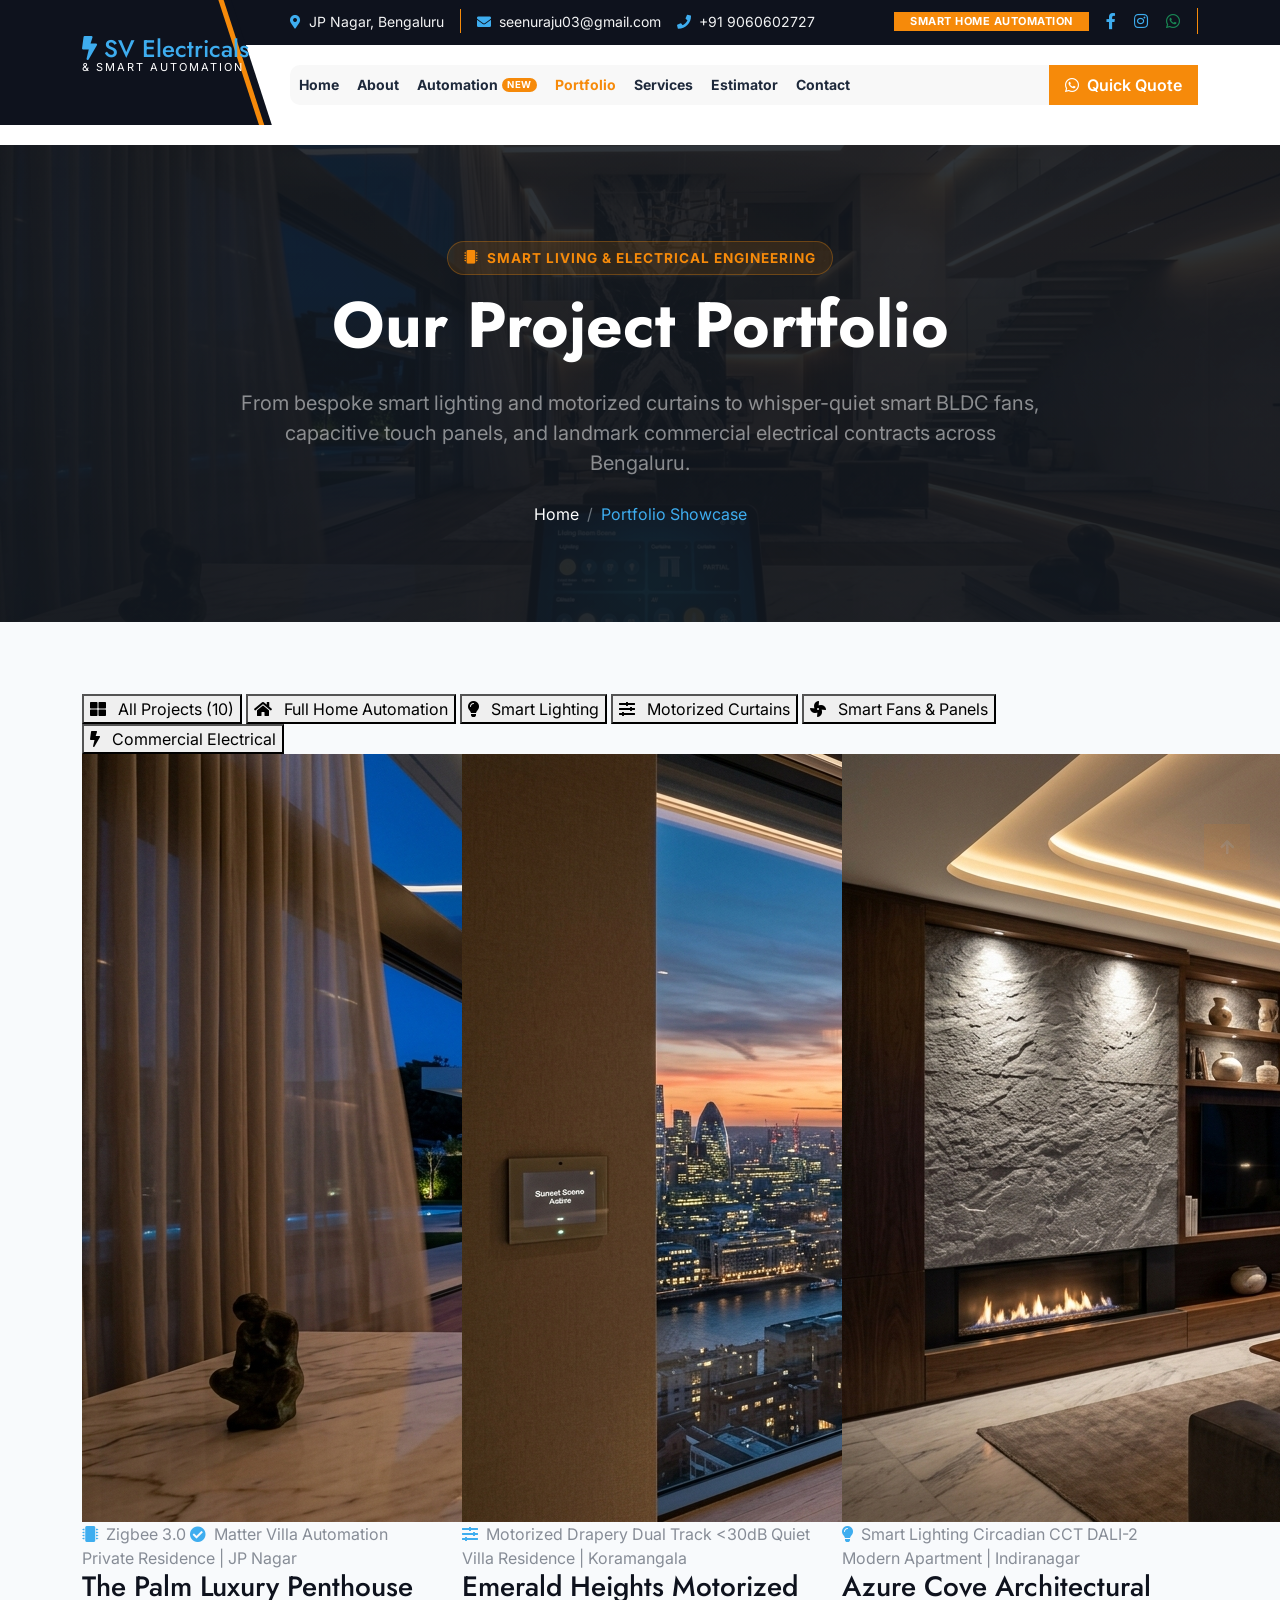
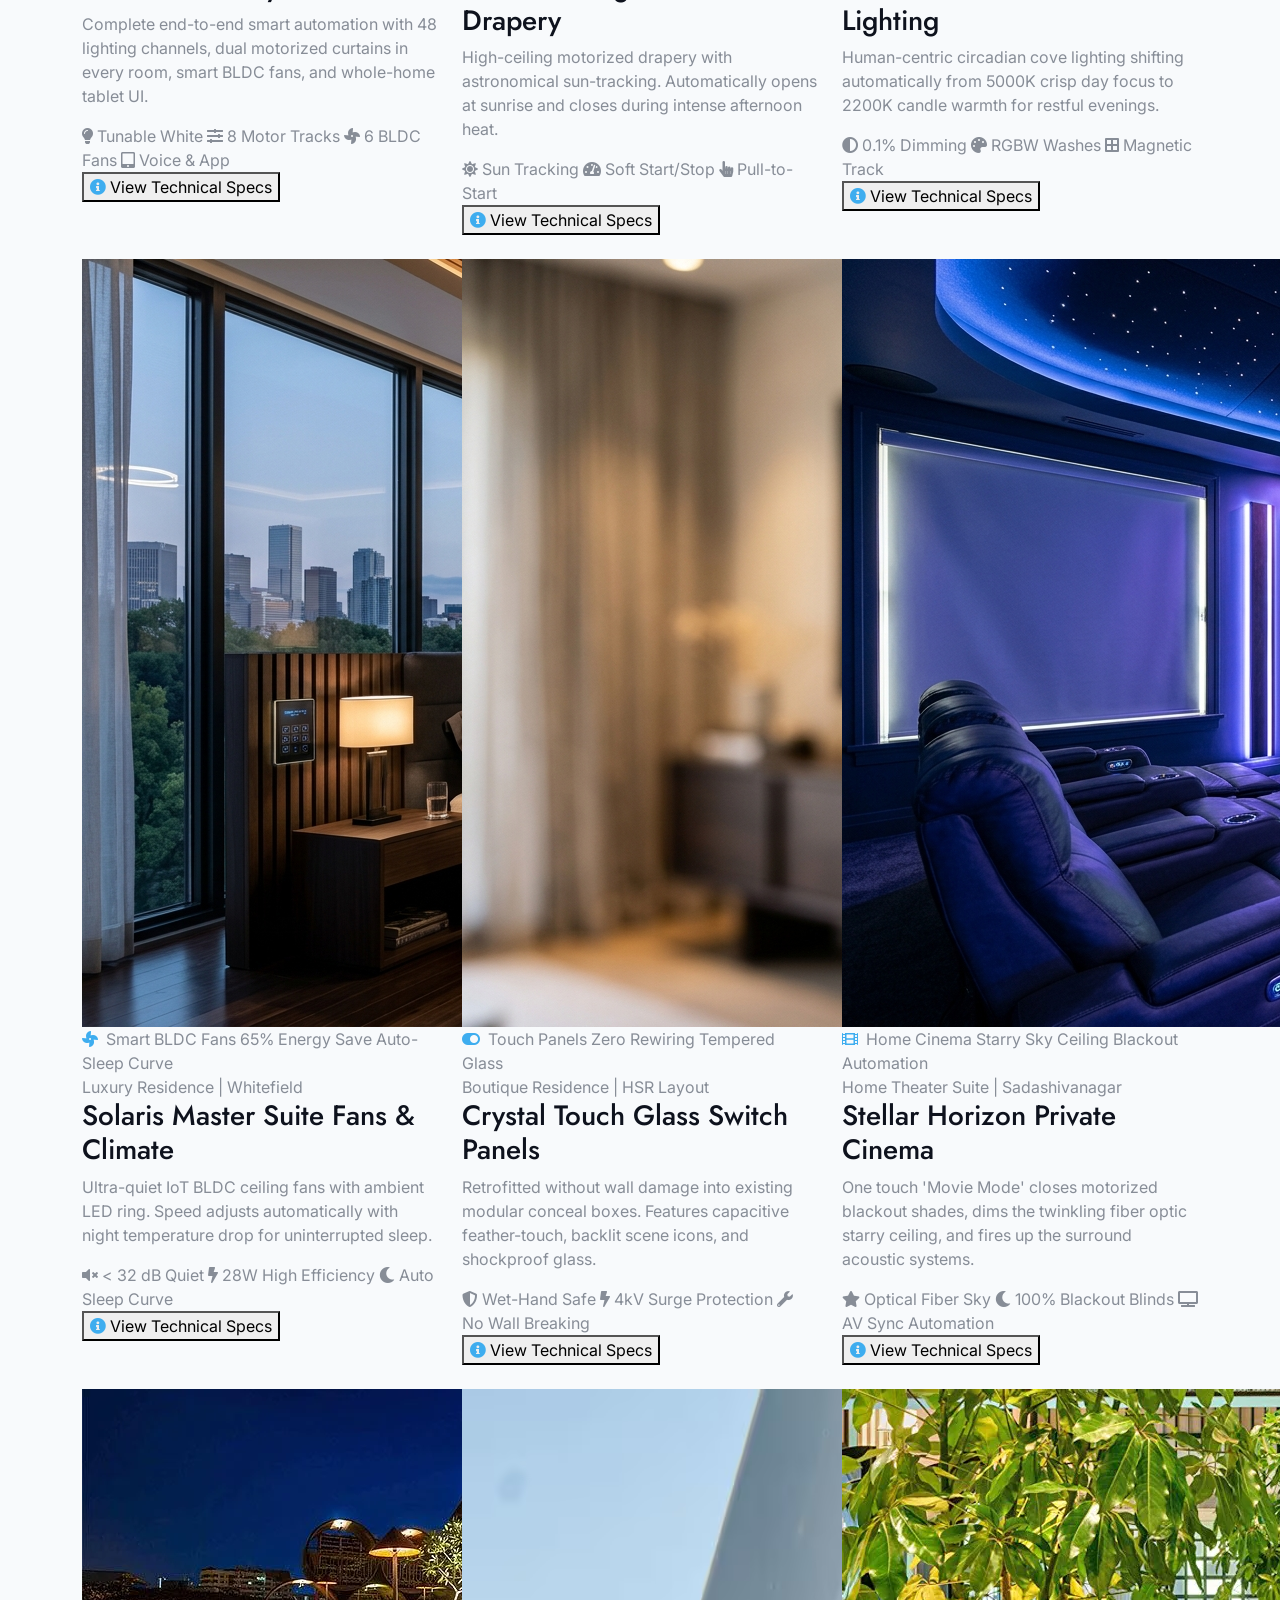
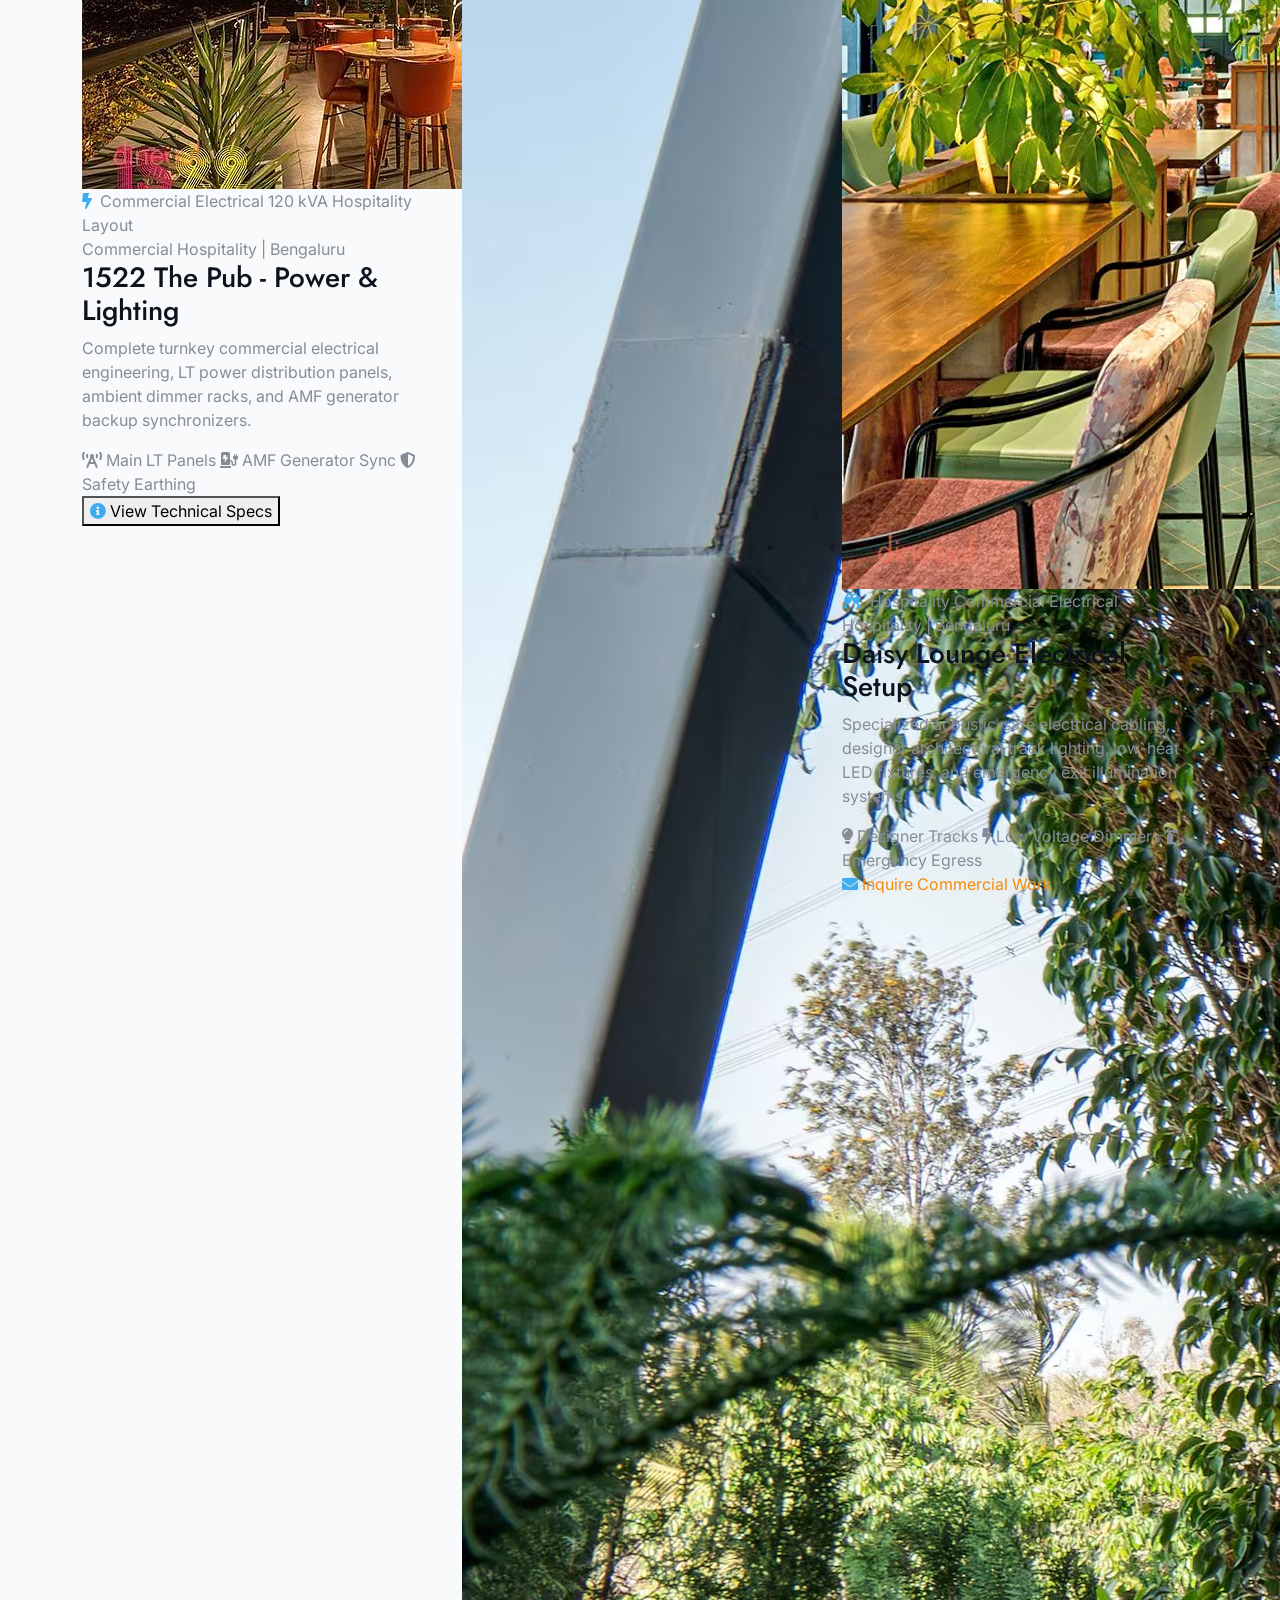
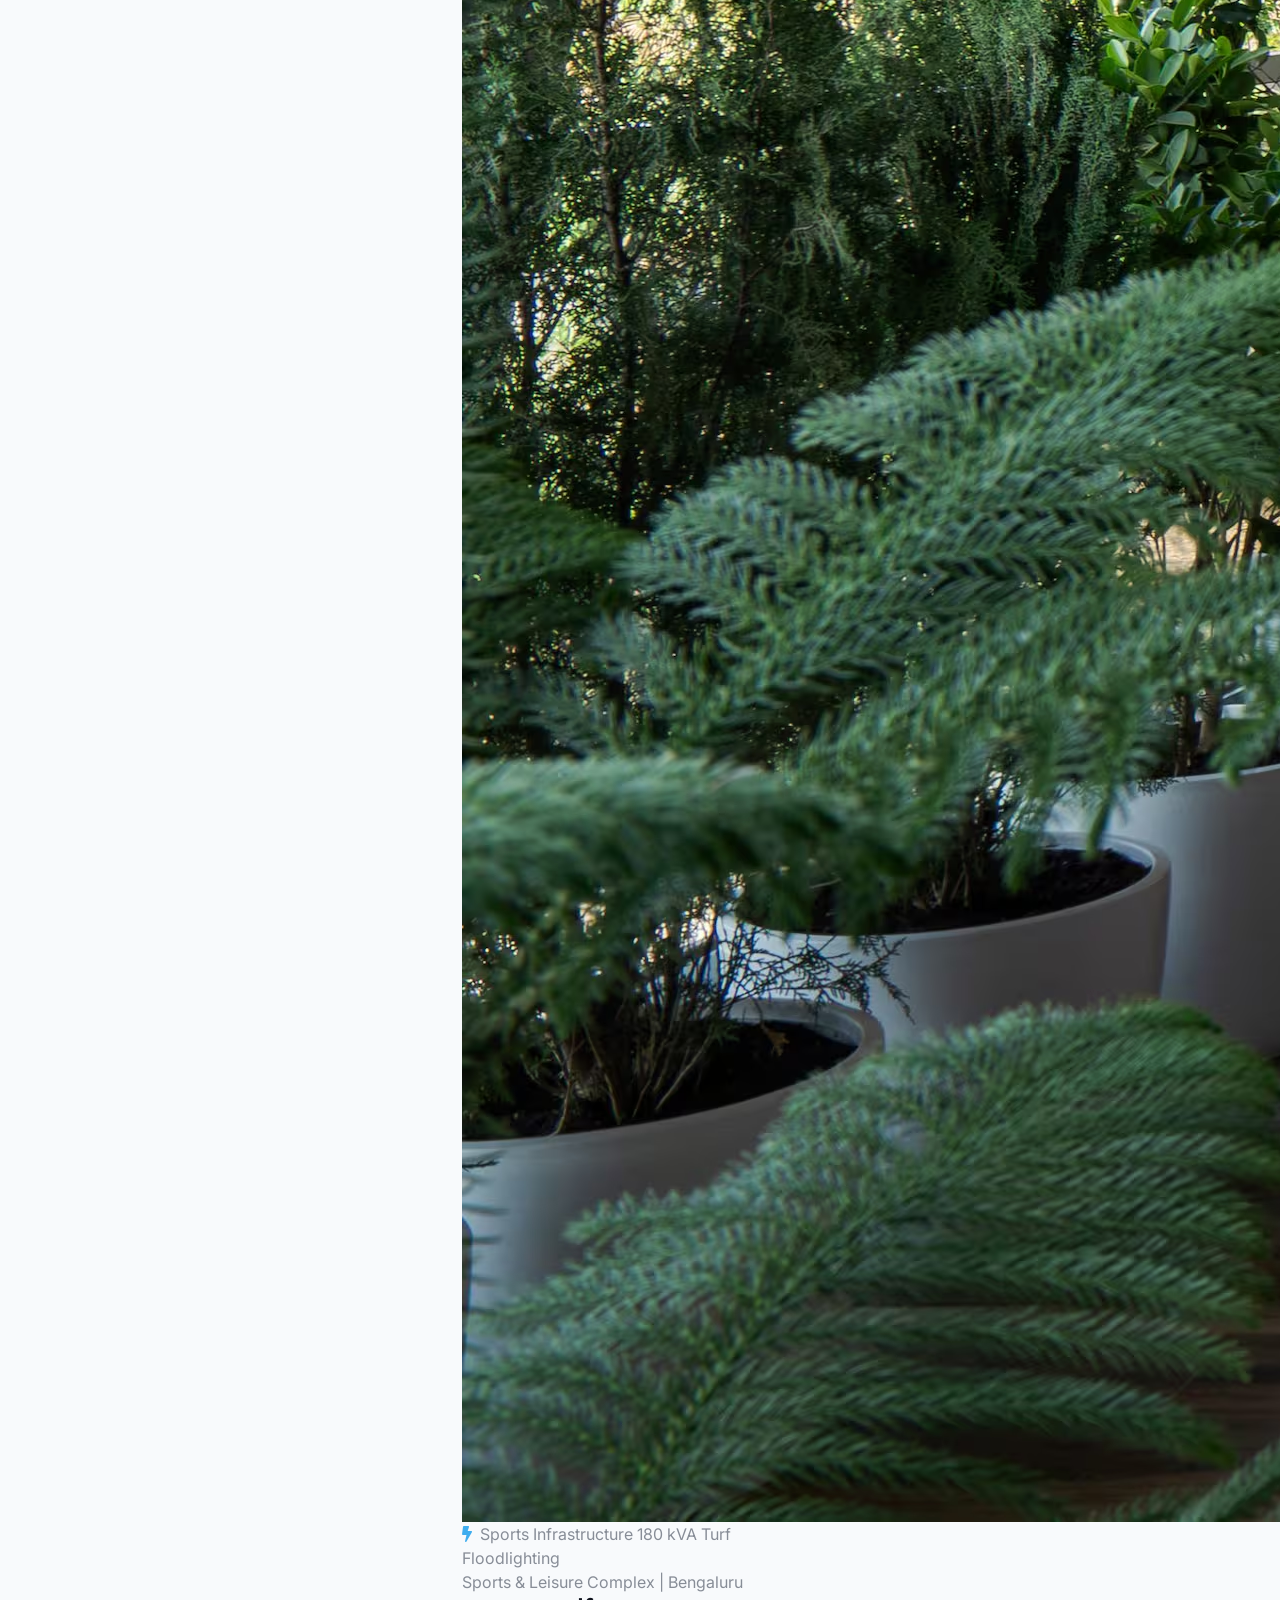
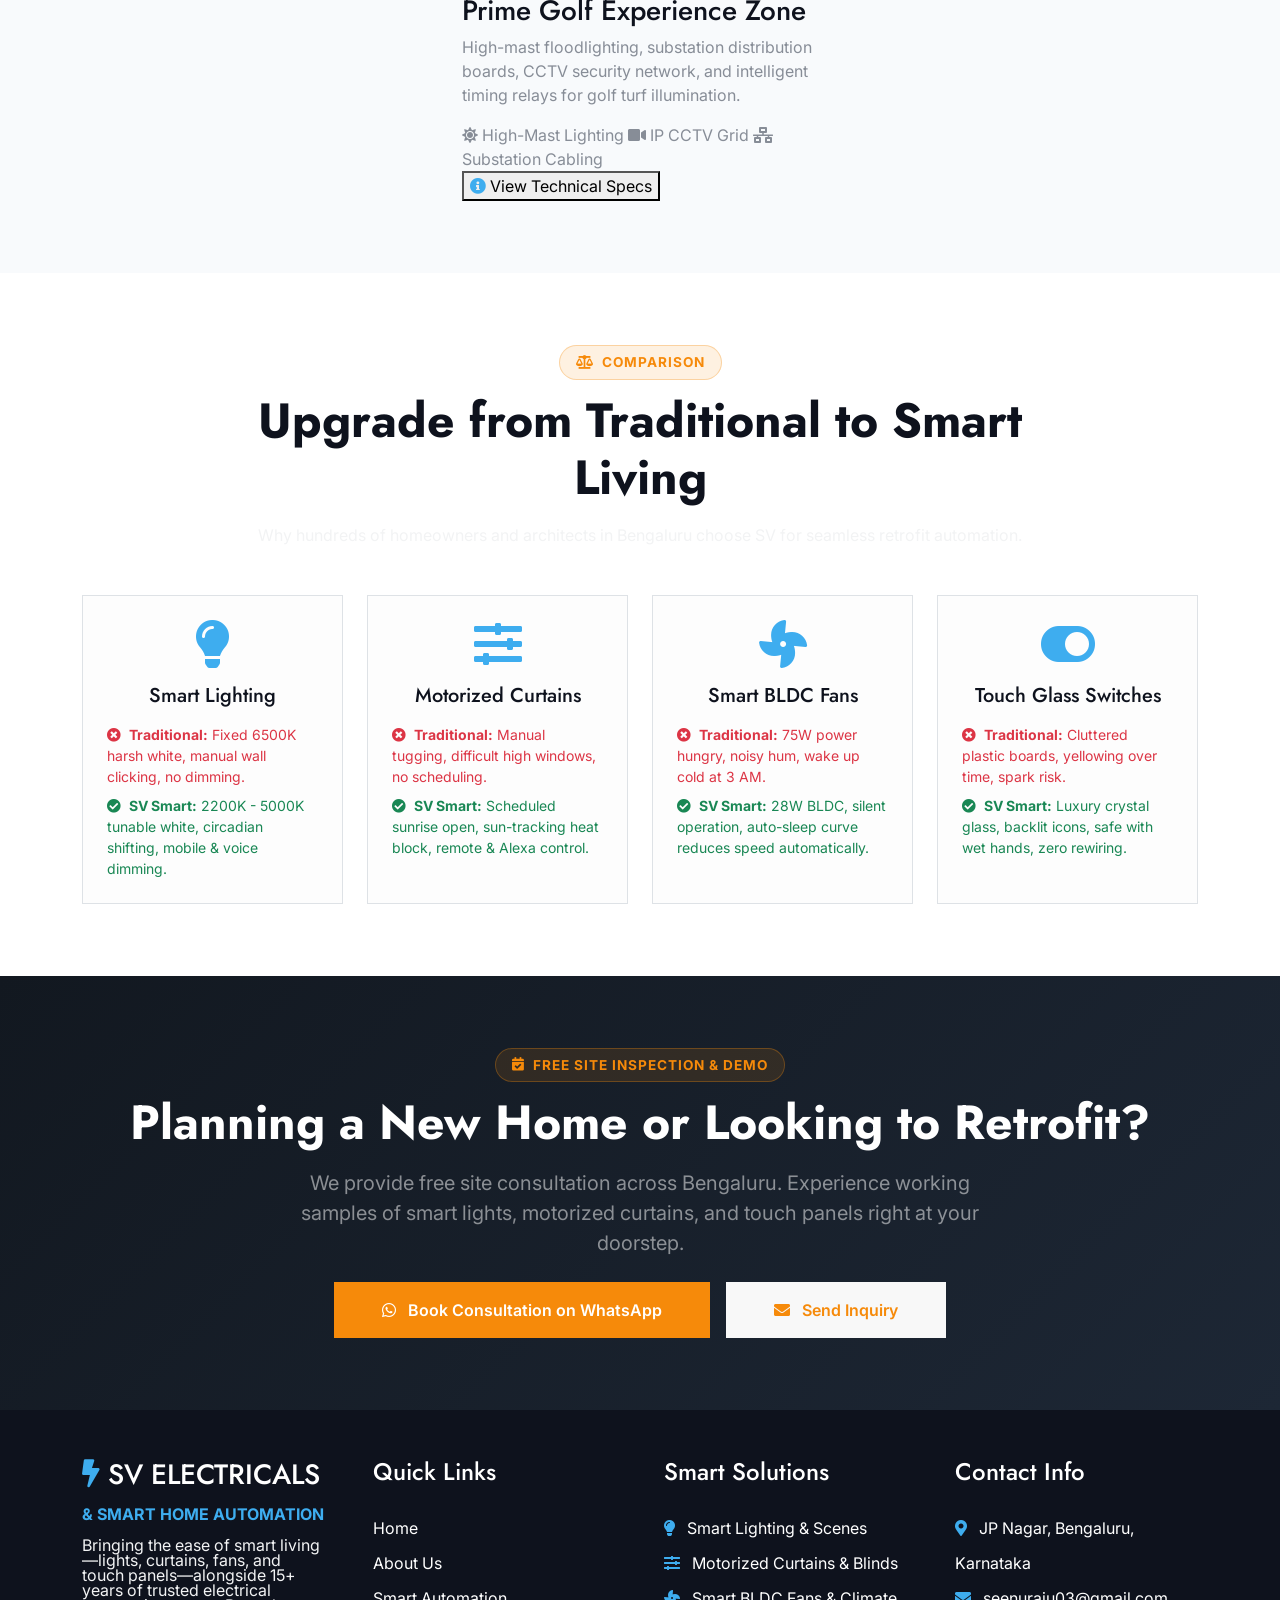
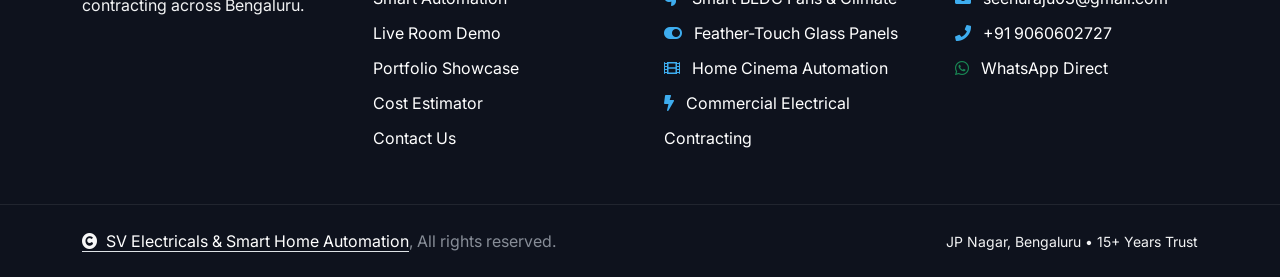
==== commit 616141f9: "deploy-" ====
--- a/portfolio.html
+++ b/portfolio.html
@@ -89,14 +89,13 @@
                                 <div class="navbar-nav">
                                     <a href="index.html" class="nav-item nav-link">Home</a>
                                     <a href="index.html#svabout" class="nav-item nav-link">About</a>
-                                    <a href="index.html#sv-automation" class="nav-item nav-link">Automation <span class="nav-smart-badge">NEW</span></a>
-                                    <a href="index.html#sv-simulator" class="nav-item nav-link">Live Demo</a>
+                                    <a href="index.html#svautomation" class="nav-item nav-link">Automation <span class="nav-smart-badge">NEW</span></a>
                                     <a href="portfolio.html" class="nav-item nav-link active">Portfolio</a>
                                     <a href="index.html#svservices" class="nav-item nav-link">Services</a>
-                                    <a href="index.html#sv-estimator" class="nav-item nav-link">Estimator</a>
+                                    <a href="index.html#svestimator" class="nav-item nav-link">Estimator</a>
                                     <a href="index.html#svcontact" class="nav-item nav-link">Contact</a>
-                                    <div class="nav-btn ps-3">
-                                        <a href="https://wa.me/919060602727?text=Hi%20SV%20Automation,%20I%20would%20like%20to%20consult%20for%20Smart%20Home%20Automation" target="_blank" class="btn btn-primary py-2 px-4 ms-0 ms-lg-3"><i class="fab fa-whatsapp me-2"></i> Quick Quote</a>
+                                    <div class="nav-btn ps-2">
+                                        <a href="https://wa.me/919060602727?text=Hi%20SV%20Automation,%20I%20would%20like%20to%20consult%20for%20Smart%20Home%20Automation" target="_blank" class="btn btn-primary py-2 px-3 ms-0 ms-lg-2" style="white-space: nowrap;"><i class="fab fa-whatsapp me-1"></i> Quick Quote</a>
                                     </div>
                                 </div>
                             </div>
--- a/css/automation.css
+++ b/css/automation.css
@@ -1,39 +1,169 @@
 /* ==========================================================================
-   SV Electricals & Smart Home Automation - Modern Design & Portfolio Styles
+   SV Electricals & Smart Home Automation - Fixes & Dedicated Portfolio Styles
    ========================================================================== */
 
 :root {
     --sv-primary: #F68A0A;
     --sv-primary-hover: #e07a04;
-    --sv-primary-glow: rgba(246, 138, 10, 0.35);
     --sv-dark: #121820;
-    --sv-dark-card: #1a222d;
-    --sv-dark-surface: #222c3a;
-    --sv-cyan: #00d2ff;
-    --sv-cyan-glow: rgba(0, 210, 255, 0.3);
-    --sv-purple: #9d4edd;
-    --sv-text-muted: #8e9cae;
-    --sv-border-light: rgba(255, 255, 255, 0.08);
-}
-
-/* Glassmorphism & Modern Card Accents */
-.glass-panel {
-    background: rgba(255, 255, 255, 0.04);
-    backdrop-filter: blur(12px);
-    -webkit-backdrop-filter: blur(12px);
-    border: 1px solid var(--sv-border-light);
-    border-radius: 16px;
-}
-
-.glass-panel-dark {
-    background: rgba(18, 24, 32, 0.85);
-    backdrop-filter: blur(16px);
-    -webkit-backdrop-filter: blur(16px);
-    border: 1px solid rgba(246, 138, 10, 0.2);
-    border-radius: 20px;
-}
-
-/* Section Subtitles & Badges */
+    --sv-slate: #1e293b;
+    --sv-text-dark: #1e293b;
+    --sv-text-body: #334155;
+}
+
+/* -------------------------------------------------------------
+   1. CRITICAL FIX: Navbar Single-Line Display & No Wrapping
+   ------------------------------------------------------------- */
+.navbar-brand h1 {
+    font-size: 24px !important;
+    white-space: nowrap !important;
+}
+
+@media (min-width: 992px) {
+    .header-top .navbar-brand {
+        padding: 35px 25px 35px 0 !important;
+    }
+
+    .navbar .navbar-nav .nav-item,
+    #navbarCollapse .nav-item {
+        margin-right: 0 !important;
+        padding: 0 !important;
+    }
+
+    #navbarCollapse {
+        display: flex !important;
+        align-items: center !important;
+        justify-content: flex-end !important;
+        flex-wrap: nowrap !important;
+        height: 100% !important;
+        gap: 2px !important;
+    }
+
+    #navbarCollapse a.nav-item.nav-link {
+        color: #1e293b !important;
+        font-weight: 700 !important;
+        font-size: 14px !important;
+        padding: 6px 9px !important;
+        margin-right: 0 !important;
+        white-space: nowrap !important;
+        flex-shrink: 0 !important;
+        text-shadow: none !important;
+        display: inline-flex !important;
+        align-items: center !important;
+        line-height: 1.2 !important;
+        transition: color 0.2s ease !important;
+    }
+
+    #navbarCollapse a.nav-item.nav-link:hover,
+    #navbarCollapse a.nav-item.nav-link.active {
+        color: var(--sv-primary) !important;
+    }
+}
+
+.nav-smart-badge {
+    font-size: 0.6rem !important;
+    padding: 2px 5px !important;
+    background: #F68A0A !important;
+    color: #ffffff !important;
+    border-radius: 10px !important;
+    margin-left: 4px !important;
+    font-weight: 700 !important;
+    letter-spacing: 0.5px !important;
+    text-transform: uppercase !important;
+    display: inline-block !important;
+    line-height: 1 !important;
+    vertical-align: middle !important;
+}
+
+/* -------------------------------------------------------------
+   2. CRITICAL FIX: Clean Full-Slide Hero Slides
+      (No Power Transmission Towers, No Diagonal Slanted Clip-Paths)
+   ------------------------------------------------------------- */
+.header-carousel .owl-item,
+.header-carousel .header-carousel-item {
+    background-color: #0c1118 !important;
+    overflow: hidden;
+}
+
+.hero-slide-smart-home,
+.hero-slide-curtains,
+.hero-slide-electrical {
+    background-color: #0c1118 !important;
+    background-repeat: no-repeat !important;
+    background-position: center center !important;
+    background-size: cover !important;
+    width: 100%;
+    height: 700px;
+    display: flex;
+    align-items: center;
+    position: relative;
+    overflow: hidden;
+}
+
+.hero-slide-smart-home {
+    background-image: linear-gradient(90deg, rgba(10, 15, 22, 0.95) 0%, rgba(10, 15, 22, 0.88) 45%, rgba(10, 15, 22, 0.35) 75%, rgba(10, 15, 22, 0.15) 100%), url(../images/smart_villa.jpg) !important;
+}
+
+.hero-slide-curtains {
+    background-image: linear-gradient(90deg, rgba(10, 15, 22, 0.95) 0%, rgba(10, 15, 22, 0.88) 45%, rgba(10, 15, 22, 0.35) 75%, rgba(10, 15, 22, 0.15) 100%), url(../images/smart_curtains.jpg) !important;
+}
+
+.hero-slide-electrical {
+    background-image: linear-gradient(90deg, rgba(10, 15, 22, 0.95) 0%, rgba(10, 15, 22, 0.88) 45%, rgba(10, 15, 22, 0.35) 75%, rgba(10, 15, 22, 0.15) 100%), url(../images/svworking.jpg) !important;
+}
+
+.hero-slide-smart-home .carousel-caption,
+.hero-slide-curtains .carousel-caption,
+.hero-slide-electrical .carousel-caption {
+    background: none !important;
+    width: 100%;
+    height: 100%;
+    position: absolute;
+    left: 0;
+    top: 0;
+    display: flex;
+    align-items: center;
+    z-index: 10;
+}
+
+.hero-feature-tags {
+    display: flex;
+    flex-wrap: wrap;
+    gap: 8px;
+    margin-bottom: 25px;
+}
+
+.hero-feature-tag {
+    background: rgba(255, 255, 255, 0.15);
+    backdrop-filter: blur(8px);
+    border: 1px solid rgba(255, 255, 255, 0.25);
+    color: #ffffff;
+    padding: 6px 14px;
+    border-radius: 30px;
+    font-size: 0.85rem;
+    font-weight: 600;
+    display: inline-flex;
+    align-items: center;
+    gap: 8px;
+}
+
+.hero-feature-tag i {
+    color: var(--sv-primary);
+}
+
+/* -------------------------------------------------------------
+   3. CRITICAL FIX: Readable Body Text (No Washed Out Gray)
+   ------------------------------------------------------------- */
+.about p,
+.about .text-muted,
+.about-desc,
+.section-desc,
+.text-body-dark {
+    color: #334155 !important;
+    font-size: 1.05rem;
+    line-height: 1.7;
+}
+
 .badge-smart {
     display: inline-flex;
     align-items: center;
@@ -50,81 +180,8 @@
     margin-bottom: 12px;
 }
 
-.badge-smart i {
-    font-size: 0.95rem;
-}
-
-/* Navigation Badge */
-.nav-smart-badge {
-    font-size: 0.65rem;
-    padding: 2px 7px;
-    background: #F68A0A;
-    color: #fff;
-    border-radius: 20px;
-    margin-left: 5px;
-    font-weight: 700;
-    letter-spacing: 0.5px;
-    text-transform: uppercase;
-    vertical-align: middle;
-}
-
 /* -------------------------------------------------------------
-   Hero Carousel Enhancements for Home Automation
-   ------------------------------------------------------------- */
-.hero-bg-half-smart {
-    background-image: url(../images/smart_villa.jpg);
-    clip-path: polygon(30% 0%, 100% 0%, 100% 100%, 0% 100%);
-    background-position: center center;
-    background-repeat: no-repeat;
-    background-size: cover;
-    position: absolute;
-    width: 60%;
-    height: 100%;
-    right: 0;
-    top: 0;
-    filter: brightness(0.95);
-}
-
-.hero-bg-half-curtains {
-    background-image: url(../images/smart_curtains.jpg);
-    clip-path: polygon(30% 0%, 100% 0%, 100% 100%, 0% 100%);
-    background-position: center center;
-    background-repeat: no-repeat;
-    background-size: cover;
-    position: absolute;
-    width: 60%;
-    height: 100%;
-    right: 0;
-    top: 0;
-    filter: brightness(0.95);
-}
-
-.hero-feature-tags {
-    display: flex;
-    flex-wrap: wrap;
-    gap: 10px;
-    margin-bottom: 25px;
-}
-
-.hero-feature-tag {
-    background: rgba(0, 0, 0, 0.6);
-    backdrop-filter: blur(8px);
-    border: 1px solid rgba(255, 255, 255, 0.15);
-    color: #fff;
-    padding: 6px 14px;
-    border-radius: 30px;
-    font-size: 0.85rem;
-    display: inline-flex;
-    align-items: center;
-    gap: 8px;
-}
-
-.hero-feature-tag i {
-    color: var(--sv-primary);
-}
-
-/* -------------------------------------------------------------
-   Interactive Smart Living Room Simulator
+   4. Interactive Smart Living Room Simulator
    ------------------------------------------------------------- */
 .simulator-section {
     background: linear-gradient(135deg, #0f141c 0%, #17212e 50%, #0d1219 100%);
@@ -133,37 +190,13 @@
     overflow: hidden;
 }
 
-.simulator-section::before {
-    content: '';
-    position: absolute;
-    top: -150px;
-    left: -100px;
-    width: 500px;
-    height: 500px;
-    background: radial-gradient(circle, rgba(246, 138, 10, 0.15) 0%, transparent 70%);
-    border-radius: 50%;
-    pointer-events: none;
-}
-
-.simulator-section::after {
-    content: '';
-    position: absolute;
-    bottom: -150px;
-    right: -100px;
-    width: 500px;
-    height: 500px;
-    background: radial-gradient(circle, rgba(0, 210, 255, 0.12) 0%, transparent 70%);
-    border-radius: 50%;
-    pointer-events: none;
-}
-
 .simulator-room-container {
     position: relative;
     border-radius: 20px;
     overflow: hidden;
-    height: 480px;
+    height: 460px;
     box-shadow: 0 25px 60px rgba(0, 0, 0, 0.6);
-    border: 1px solid rgba(255, 255, 255, 0.1);
+    border: 1px solid rgba(255, 255, 255, 0.15);
     background: #090c10;
 }
 
@@ -173,19 +206,17 @@
     background-image: url(../images/smart_lighting.jpg);
     background-size: cover;
     background-position: center;
-    transition: filter 0.8s ease, transform 1s ease;
-}
-
-/* Dynamic Ambient Glow Overlay */
+    transition: filter 0.6s ease;
+}
+
 .simulator-light-overlay {
     position: absolute;
     inset: 0;
     pointer-events: none;
-    transition: background 0.8s cubic-bezier(0.4, 0, 0.2, 1), opacity 0.8s ease;
+    transition: background 0.6s ease, opacity 0.6s ease;
     mix-blend-mode: screen;
 }
 
-/* Lighting Modes */
 .light-mode-warm {
     background: radial-gradient(circle at 50% 20%, rgba(255, 175, 75, 0.55) 0%, rgba(255, 120, 20, 0.25) 50%, transparent 80%);
     opacity: 0.95;
@@ -211,21 +242,18 @@
     opacity: 1;
 }
 
-/* Simulated Motorized Curtains Overlay */
+/* Simulated Motorized Curtains */
 .simulator-curtain-left,
 .simulator-curtain-right {
     position: absolute;
     top: 0;
     bottom: 0;
-    width: 0%;
+    width: 6%;
     background: linear-gradient(to right, rgba(20, 20, 26, 0.96), rgba(35, 35, 45, 0.92));
     border-bottom: 3px solid rgba(246, 138, 10, 0.6);
-    transition: width 1.2s cubic-bezier(0.25, 1, 0.5, 1);
+    transition: width 1s cubic-bezier(0.25, 1, 0.5, 1);
     z-index: 5;
-    box-shadow: 0 0 25px rgba(0, 0, 0, 0.8);
-    display: flex;
-    align-items: center;
-    justify-content: center;
+    box-shadow: 0 0 20px rgba(0, 0, 0, 0.8);
 }
 
 .simulator-curtain-left {
@@ -238,16 +266,6 @@
     border-left: 2px solid rgba(255, 255, 255, 0.2);
 }
 
-/* Curtain fabric folds texture */
-.simulator-curtain-left::after,
-.simulator-curtain-right::after {
-    content: '';
-    position: absolute;
-    inset: 0;
-    background: repeating-linear-gradient(90deg, rgba(255, 255, 255, 0.03) 0px, rgba(0, 0, 0, 0.15) 15px, rgba(255, 255, 255, 0.04) 30px);
-}
-
-/* Curtain state classes */
 .curtains-open .simulator-curtain-left,
 .curtains-open .simulator-curtain-right {
     width: 6%;
@@ -255,7 +273,7 @@
 
 .curtains-half .simulator-curtain-left,
 .curtains-half .simulator-curtain-right {
-    width: 25%;
+    width: 28%;
 }
 
 .curtains-closed .simulator-curtain-left,
@@ -263,34 +281,32 @@
     width: 50.1%;
 }
 
-/* Animated Smart BLDC Fan Element in Simulator */
+/* Fan Element in Simulator */
 .simulator-fan-widget {
     position: absolute;
-    top: 35px;
-    right: 45px;
+    top: 30px;
+    right: 35px;
     z-index: 10;
-    background: rgba(18, 24, 32, 0.85);
+    background: rgba(18, 24, 32, 0.88);
     backdrop-filter: blur(10px);
     border: 1px solid rgba(255, 255, 255, 0.15);
     border-radius: 50px;
-    padding: 8px 18px 8px 12px;
-    display: flex;
-    align-items: center;
-    gap: 12px;
-    box-shadow: 0 8px 24px rgba(0, 0, 0, 0.4);
+    padding: 8px 16px 8px 10px;
+    display: flex;
+    align-items: center;
+    gap: 10px;
 }
 
 .fan-icon-spin {
-    width: 38px;
-    height: 38px;
+    width: 36px;
+    height: 36px;
     border-radius: 50%;
-    background: rgba(246, 138, 10, 0.15);
+    background: rgba(246, 138, 10, 0.2);
     color: var(--sv-primary);
     display: flex;
     align-items: center;
     justify-content: center;
-    font-size: 1.2rem;
-    transition: transform 0.3s ease;
+    font-size: 1.15rem;
 }
 
 @keyframes spinBlades {
@@ -298,48 +314,32 @@
     to { transform: rotate(360deg); }
 }
 
-.fan-speed-off .fan-icon-spin i {
-    animation: none;
-    color: var(--sv-text-muted);
-}
-
-.fan-speed-1 .fan-icon-spin i {
-    animation: spinBlades 2s linear infinite;
-    color: var(--sv-cyan);
-}
-
-.fan-speed-3 .fan-icon-spin i {
-    animation: spinBlades 0.8s linear infinite;
-    color: var(--sv-primary);
-}
-
-.fan-speed-5 .fan-icon-spin i {
-    animation: spinBlades 0.35s linear infinite;
-    color: #ff3366;
-}
-
-/* Simulator HUD / Status Pill */
+.fan-speed-off .fan-icon-spin i { animation: none; color: #8e9cae; }
+.fan-speed-1 .fan-icon-spin i { animation: spinBlades 2s linear infinite; color: #00d2ff; }
+.fan-speed-3 .fan-icon-spin i { animation: spinBlades 0.8s linear infinite; color: #F68A0A; }
+.fan-speed-5 .fan-icon-spin i { animation: spinBlades 0.35s linear infinite; color: #ff3366; }
+
 .simulator-hud {
     position: absolute;
-    bottom: 25px;
-    left: 25px;
+    bottom: 20px;
+    left: 20px;
     z-index: 10;
     display: flex;
-    gap: 12px;
+    gap: 10px;
     flex-wrap: wrap;
 }
 
 .simulator-hud-badge {
     background: rgba(18, 24, 32, 0.88);
     backdrop-filter: blur(10px);
-    border: 1px solid rgba(255, 255, 255, 0.12);
-    border-radius: 12px;
-    padding: 6px 14px;
-    font-size: 0.82rem;
+    border: 1px solid rgba(255, 255, 255, 0.15);
+    border-radius: 10px;
+    padding: 5px 12px;
+    font-size: 0.8rem;
     display: flex;
     align-items: center;
     gap: 8px;
-    color: #e2e8f0;
+    color: #f1f5f9;
 }
 
 .status-dot {
@@ -350,172 +350,159 @@
     box-shadow: 0 0 8px #10b981;
 }
 
-/* Control Panel in Simulator */
 .simulator-controls {
-    background: var(--sv-dark-card);
-    border: 1px solid rgba(255, 255, 255, 0.08);
+    background: #1a222d;
+    border: 1px solid rgba(255, 255, 255, 0.1);
     border-radius: 20px;
-    padding: 30px;
+    padding: 26px;
     box-shadow: 0 20px 45px rgba(0, 0, 0, 0.3);
 }
 
 .control-group-title {
-    font-size: 0.95rem;
+    font-size: 0.9rem;
     font-weight: 700;
     letter-spacing: 0.5px;
     text-transform: uppercase;
     color: var(--sv-primary);
-    margin-bottom: 15px;
-    display: flex;
-    align-items: center;
-    gap: 10px;
+    margin-bottom: 12px;
+    display: flex;
+    align-items: center;
+    gap: 8px;
 }
 
 .control-btn-grid {
     display: grid;
-    grid-template-columns: repeat(auto-fit, minmax(105px, 1fr));
-    gap: 10px;
-    margin-bottom: 24px;
+    grid-template-columns: repeat(auto-fit, minmax(100px, 1fr));
+    gap: 8px;
+    margin-bottom: 20px;
 }
 
 .sim-btn {
-    background: rgba(255, 255, 255, 0.04);
-    border: 1px solid rgba(255, 255, 255, 0.1);
-    color: #cbd5e1;
-    border-radius: 12px;
-    padding: 12px 10px;
-    font-size: 0.85rem;
+    background: rgba(255, 255, 255, 0.05);
+    border: 1px solid rgba(255, 255, 255, 0.12);
+    color: #e2e8f0;
+    border-radius: 10px;
+    padding: 10px 8px;
+    font-size: 0.82rem;
     font-weight: 600;
     text-align: center;
     cursor: pointer;
-    transition: all 0.25s cubic-bezier(0.4, 0, 0.2, 1);
+    transition: all 0.2s ease;
     display: flex;
     flex-direction: column;
     align-items: center;
-    gap: 6px;
+    gap: 5px;
 }
 
 .sim-btn i {
-    font-size: 1.15rem;
-    color: var(--sv-text-muted);
-    transition: color 0.25s ease;
+    font-size: 1.1rem;
+    color: #94a3b8;
 }
 
 .sim-btn:hover {
-    background: rgba(246, 138, 10, 0.1);
-    border-color: rgba(246, 138, 10, 0.4);
+    background: rgba(246, 138, 10, 0.15);
+    border-color: var(--sv-primary);
     color: #fff;
-    transform: translateY(-2px);
-}
-
-.sim-btn:hover i {
-    color: var(--sv-primary);
 }
 
 .sim-btn.active {
-    background: linear-gradient(135deg, rgba(246, 138, 10, 0.25), rgba(246, 138, 10, 0.08));
+    background: rgba(246, 138, 10, 0.25);
     border-color: var(--sv-primary);
-    color: #ffffff;
-    box-shadow: 0 0 16px rgba(246, 138, 10, 0.35);
+    color: #fff;
+    box-shadow: 0 0 14px rgba(246, 138, 10, 0.35);
 }
 
 .sim-btn.active i {
     color: var(--sv-primary);
 }
 
-/* One Touch Scene Presets */
 .preset-scene-grid {
     display: grid;
     grid-template-columns: repeat(2, 1fr);
-    gap: 12px;
+    gap: 10px;
 }
 
 .preset-btn {
-    background: linear-gradient(135deg, rgba(30, 41, 59, 0.8), rgba(15, 23, 42, 0.8));
-    border: 1px solid rgba(255, 255, 255, 0.1);
-    border-radius: 14px;
-    padding: 14px;
+    background: rgba(30, 41, 59, 0.8);
+    border: 1px solid rgba(255, 255, 255, 0.12);
+    border-radius: 12px;
+    padding: 12px;
     color: #f1f5f9;
     text-align: left;
     cursor: pointer;
-    transition: all 0.3s ease;
-    display: flex;
-    align-items: center;
-    gap: 12px;
-}
-
-.preset-btn:hover {
+    transition: all 0.25s ease;
+    display: flex;
+    align-items: center;
+    gap: 10px;
+}
+
+.preset-btn:hover,
+.preset-btn.active {
     border-color: var(--sv-primary);
-    transform: translateY(-2px);
-    box-shadow: 0 8px 20px rgba(0, 0, 0, 0.4);
-}
-
-.preset-btn.active {
-    background: linear-gradient(135deg, rgba(246, 138, 10, 0.3), rgba(18, 24, 32, 0.9));
+    background: rgba(246, 138, 10, 0.2);
+}
+
+.preset-icon {
+    width: 36px;
+    height: 36px;
+    border-radius: 8px;
+    background: rgba(246, 138, 10, 0.18);
+    color: var(--sv-primary);
+    display: flex;
+    align-items: center;
+    justify-content: center;
+    font-size: 1rem;
+    flex-shrink: 0;
+}
+
+/* -------------------------------------------------------------
+   5. Dedicated Home Automation Portfolio Cards
+   ------------------------------------------------------------- */
+.auto-card {
+    background: #ffffff;
+    border-radius: 18px;
+    overflow: hidden;
+    box-shadow: 0 8px 25px rgba(0, 0, 0, 0.08);
+    border: 1px solid #e2e8f0;
+    transition: transform 0.3s ease, box-shadow 0.3s ease;
+    height: 100%;
+    display: flex;
+    flex-direction: column;
+}
+
+.auto-card:hover {
+    transform: translateY(-6px);
+    box-shadow: 0 16px 36px rgba(0, 0, 0, 0.12);
     border-color: var(--sv-primary);
-    box-shadow: 0 0 20px rgba(246, 138, 10, 0.4);
-}
-
-.preset-icon {
-    width: 40px;
-    height: 40px;
-    border-radius: 10px;
-    background: rgba(246, 138, 10, 0.15);
-    color: var(--sv-primary);
-    display: flex;
-    align-items: center;
-    justify-content: center;
-    font-size: 1.1rem;
-    flex-shrink: 0;
-}
-
-/* -------------------------------------------------------------
-   Automation Services & Features Grid
-   ------------------------------------------------------------- */
-.smart-service-card {
-    background: #ffffff;
-    border-radius: 20px;
+}
+
+.auto-card-img-wrap {
+    position: relative;
+    height: 220px;
     overflow: hidden;
-    box-shadow: 0 10px 30px rgba(0, 0, 0, 0.06);
-    border: 1px solid rgba(0, 0, 0, 0.05);
-    transition: all 0.4s cubic-bezier(0.4, 0, 0.2, 1);
-    height: 100%;
-    display: flex;
-    flex-direction: column;
-}
-
-.smart-service-card:hover {
-    transform: translateY(-8px);
-    box-shadow: 0 20px 45px rgba(246, 138, 10, 0.18);
-    border-color: rgba(246, 138, 10, 0.3);
-}
-
-.smart-card-img-wrap {
-    position: relative;
-    height: 230px;
-    overflow: hidden;
-}
-
-.smart-card-img-wrap img {
+    background: #0f172a;
+}
+
+.auto-card-img-wrap img {
     width: 100%;
     height: 100%;
     object-fit: cover;
-    transition: transform 0.6s ease;
-}
-
-.smart-service-card:hover .smart-card-img-wrap img {
-    transform: scale(1.08);
-}
-
-.smart-card-badge {
+    transition: transform 0.5s ease;
+}
+
+.auto-card:hover .auto-card-img-wrap img {
+    transform: scale(1.06);
+}
+
+.auto-card-badge {
     position: absolute;
-    top: 15px;
-    left: 15px;
+    top: 14px;
+    left: 14px;
     background: rgba(18, 24, 32, 0.88);
     backdrop-filter: blur(8px);
     color: #fff;
-    padding: 5px 12px;
-    border-radius: 30px;
+    padding: 4px 12px;
+    border-radius: 20px;
     font-size: 0.75rem;
     font-weight: 700;
     border: 1px solid rgba(255, 255, 255, 0.15);
@@ -524,331 +511,157 @@
     gap: 6px;
 }
 
-.smart-card-badge i {
-    color: var(--sv-primary);
-}
-
-.smart-card-body {
-    padding: 25px;
+.auto-card-badge i {
+    color: var(--sv-primary);
+}
+
+.auto-card-body {
+    padding: 22px;
     flex: 1;
     display: flex;
     flex-direction: column;
 }
 
-.smart-feature-list {
+.auto-card-title {
+    font-size: 1.2rem;
+    font-weight: 700;
+    color: #1e293b;
+    margin-bottom: 8px;
+}
+
+.auto-card-desc {
+    color: #475569;
+    font-size: 0.92rem;
+    line-height: 1.55;
+    margin-bottom: 16px;
+    flex: 1;
+}
+
+.auto-card-list {
     list-style: none;
     padding: 0;
-    margin: 15px 0 20px 0;
-    flex: 1;
-}
-
-.smart-feature-list li {
-    font-size: 0.9rem;
-    color: #555;
-    margin-bottom: 8px;
-    display: flex;
-    align-items: center;
-    gap: 10px;
-}
-
-.smart-feature-list li i {
-    color: var(--sv-primary);
-    font-size: 0.85rem;
+    margin: 0 0 16px 0;
+}
+
+.auto-card-list li {
+    font-size: 0.88rem;
+    color: #334155;
+    margin-bottom: 6px;
+    display: flex;
+    align-items: center;
+    gap: 8px;
+}
+
+.auto-card-list li i {
+    color: var(--sv-primary);
+    font-size: 0.8rem;
 }
 
 /* -------------------------------------------------------------
-   Portfolio Filter Tabs & Project Cards
+   6. Estimator Section
    ------------------------------------------------------------- */
-.portfolio-filter-container {
-    display: flex;
-    flex-wrap: wrap;
-    justify-content: center;
-    gap: 10px;
-    margin-bottom: 40px;
-}
-
-.portfolio-filter-btn {
-    background: #ffffff;
-    border: 1px solid #e2e8f0;
-    color: #475569;
-    padding: 10px 22px;
-    border-radius: 50px;
-    font-size: 0.92rem;
-    font-weight: 600;
-    cursor: pointer;
-    transition: all 0.3s ease;
-}
-
-.portfolio-filter-btn:hover {
-    background: rgba(246, 138, 10, 0.1);
-    color: var(--sv-primary);
-    border-color: var(--sv-primary);
-}
-
-.portfolio-filter-btn.active {
-    background: var(--sv-primary);
-    color: #ffffff;
-    border-color: var(--sv-primary);
-    box-shadow: 0 6px 20px rgba(246, 138, 10, 0.35);
-}
-
-.portfolio-item-card {
+.estimator-card {
     background: #ffffff;
     border-radius: 20px;
-    overflow: hidden;
-    box-shadow: 0 10px 30px rgba(0, 0, 0, 0.06);
-    border: 1px solid rgba(0, 0, 0, 0.06);
-    transition: all 0.4s cubic-bezier(0.4, 0, 0.2, 1);
-    height: 100%;
-    display: flex;
-    flex-direction: column;
-}
-
-.portfolio-item-card:hover {
-    transform: translateY(-8px);
-    box-shadow: 0 20px 45px rgba(0, 0, 0, 0.15);
-}
-
-.portfolio-img-box {
-    position: relative;
-    height: 260px;
-    overflow: hidden;
-}
-
-.portfolio-img-box img {
-    width: 100%;
-    height: 100%;
-    object-fit: cover;
-    transition: transform 0.6s ease;
-}
-
-.portfolio-item-card:hover .portfolio-img-box img {
-    transform: scale(1.08);
-}
-
-.portfolio-overlay-tags {
-    position: absolute;
-    bottom: 15px;
-    left: 15px;
-    display: flex;
-    gap: 6px;
-    flex-wrap: wrap;
-    z-index: 2;
-}
-
-.portfolio-tag {
-    background: rgba(18, 24, 32, 0.85);
-    backdrop-filter: blur(6px);
-    color: #fff;
-    font-size: 0.72rem;
-    font-weight: 700;
-    padding: 3px 10px;
-    border-radius: 20px;
-    border: 1px solid rgba(255, 255, 255, 0.15);
-}
-
-.portfolio-info-box {
-    padding: 24px;
-    flex: 1;
-    display: flex;
-    flex-direction: column;
-}
-
-.portfolio-meta-client {
-    font-size: 0.82rem;
-    font-weight: 700;
-    text-transform: uppercase;
-    color: var(--sv-primary);
-    margin-bottom: 6px;
-    letter-spacing: 0.5px;
-}
-
-.portfolio-title {
-    font-size: 1.25rem;
-    font-weight: 700;
-    color: #1e293b;
-    margin-bottom: 10px;
-}
-
-.portfolio-desc {
-    color: #64748b;
-    font-size: 0.9rem;
-    line-height: 1.5;
-    margin-bottom: 20px;
-    flex: 1;
-}
-
-.portfolio-specs-pills {
-    display: flex;
-    flex-wrap: wrap;
-    gap: 8px;
-    margin-bottom: 20px;
-}
-
-.spec-pill {
-    background: #f1f5f9;
-    color: #334155;
-    font-size: 0.75rem;
-    padding: 4px 10px;
-    border-radius: 6px;
-    display: flex;
-    align-items: center;
-    gap: 5px;
-}
-
-.spec-pill i {
-    color: var(--sv-primary);
-}
-
-.btn-view-specs {
-    background: #f8fafc;
-    border: 1px solid #cbd5e1;
-    color: #1e293b;
-    font-weight: 600;
-    font-size: 0.88rem;
-    padding: 10px 18px;
-    border-radius: 10px;
-    transition: all 0.3s ease;
-    width: 100%;
-    display: flex;
-    align-items: center;
-    justify-content: center;
-    gap: 8px;
-}
-
-.btn-view-specs:hover {
-    background: var(--sv-primary);
-    border-color: var(--sv-primary);
-    color: #fff;
-}
-
-/* -------------------------------------------------------------
-   Interactive Smart Home Cost & Package Estimator
-   ------------------------------------------------------------- */
-.estimator-section {
-    background: #f8fafc;
-    border-top: 1px solid #e2e8f0;
-    border-bottom: 1px solid #e2e8f0;
-}
-
-.estimator-card {
-    background: #ffffff;
-    border-radius: 24px;
-    padding: 35px;
-    box-shadow: 0 15px 45px rgba(0, 0, 0, 0.07);
+    padding: 30px;
+    box-shadow: 0 12px 35px rgba(0, 0, 0, 0.08);
     border: 1px solid #e2e8f0;
 }
 
 .estimator-property-options {
     display: grid;
-    grid-template-columns: repeat(auto-fit, minmax(130px, 1fr));
-    gap: 12px;
-    margin-bottom: 25px;
+    grid-template-columns: repeat(auto-fit, minmax(120px, 1fr));
+    gap: 10px;
+    margin-bottom: 22px;
 }
 
 .prop-option {
     border: 2px solid #e2e8f0;
-    border-radius: 14px;
-    padding: 14px 10px;
+    border-radius: 12px;
+    padding: 12px 8px;
     text-align: center;
     cursor: pointer;
-    transition: all 0.25s ease;
+    transition: all 0.2s ease;
     background: #fff;
 }
 
 .prop-option i {
-    font-size: 1.5rem;
+    font-size: 1.4rem;
     color: #64748b;
-    margin-bottom: 6px;
+    margin-bottom: 4px;
     display: block;
-    transition: color 0.25s ease;
 }
 
 .prop-option span {
-    font-size: 0.88rem;
+    font-size: 0.85rem;
     font-weight: 700;
     color: #334155;
     display: block;
 }
 
-.prop-option:hover {
-    border-color: var(--sv-primary);
-    background: rgba(246, 138, 10, 0.04);
-}
-
 .prop-option.active {
     border-color: var(--sv-primary);
     background: rgba(246, 138, 10, 0.08);
 }
 
-.prop-option.active i {
-    color: var(--sv-primary);
-}
-
+.prop-option.active i,
 .prop-option.active span {
     color: var(--sv-primary);
 }
 
-/* Estimator Checkbox Items */
 .feature-toggle-item {
     background: #f8fafc;
     border: 1px solid #e2e8f0;
-    border-radius: 12px;
-    padding: 14px 18px;
-    margin-bottom: 12px;
+    border-radius: 10px;
+    padding: 12px 16px;
+    margin-bottom: 10px;
     display: flex;
     align-items: center;
     justify-content: space-between;
     cursor: pointer;
-    transition: all 0.25s ease;
-}
-
-.feature-toggle-item:hover {
-    background: #f1f5f9;
-    border-color: #cbd5e1;
+    transition: all 0.2s ease;
 }
 
 .feature-toggle-item.checked {
-    background: rgba(246, 138, 10, 0.07);
+    background: rgba(246, 138, 10, 0.06);
     border-color: rgba(246, 138, 10, 0.4);
 }
 
 .feature-toggle-info {
     display: flex;
     align-items: center;
-    gap: 14px;
+    gap: 12px;
 }
 
 .feature-toggle-icon {
-    width: 38px;
-    height: 38px;
-    border-radius: 10px;
+    width: 36px;
+    height: 36px;
+    border-radius: 8px;
     background: #ffffff;
     border: 1px solid #e2e8f0;
     color: var(--sv-primary);
     display: flex;
     align-items: center;
     justify-content: center;
-    font-size: 1.1rem;
-    box-shadow: 0 2px 6px rgba(0, 0, 0, 0.04);
+    font-size: 1rem;
 }
 
 .custom-switch-check {
     width: 22px;
     height: 22px;
-    border-radius: 6px;
+    border-radius: 5px;
     border: 2px solid #cbd5e1;
     display: flex;
     align-items: center;
     justify-content: center;
-    transition: all 0.2s ease;
     background: #fff;
+    color: #fff;
+    font-size: 0.75rem;
 }
 
 .feature-toggle-item.checked .custom-switch-check {
     background: var(--sv-primary);
     border-color: var(--sv-primary);
-    color: #fff;
 }
 
 .estimator-summary-box {
@@ -856,73 +669,23 @@
     color: #fff;
     border-radius: 20px;
     padding: 30px;
-    position: sticky;
-    top: 90px;
     box-shadow: 0 15px 40px rgba(0, 0, 0, 0.25);
-    border: 1px solid rgba(255, 255, 255, 0.08);
+    border: 1px solid rgba(255, 255, 255, 0.1);
 }
 
 .estimate-price-badge {
-    font-size: 2.2rem;
+    font-size: 2rem;
     font-weight: 800;
     color: var(--sv-primary);
-    margin: 15px 0 5px 0;
-}
-
-/* -------------------------------------------------------------
-   Modal Details for Project Specs
-   ------------------------------------------------------------- */
-.modal-project-header {
-    background: linear-gradient(135deg, #121820 0%, #1a232f 100%);
-    color: #fff;
-    border-bottom: 1px solid rgba(255, 255, 255, 0.1);
-    padding: 24px;
-}
-
-.specs-table th {
-    background: #f8fafc;
-    color: #475569;
-    font-size: 0.85rem;
-    text-transform: uppercase;
-    letter-spacing: 0.5px;
-}
-
-.specs-table td {
-    font-size: 0.92rem;
-    color: #334155;
-}
-
-/* -------------------------------------------------------------
-   Responsive Refinements
-   ------------------------------------------------------------- */
+    margin: 12px 0 6px 0;
+}
+
 @media (max-width: 991px) {
     .simulator-room-container {
-        height: 380px;
-        margin-bottom: 25px;
+        height: 340px;
+        margin-bottom: 20px;
     }
-    
-    .hero-bg-half-smart,
-    .hero-bg-half-curtains {
-        width: 100%;
-        opacity: 0.35;
-        clip-path: none;
-    }
-
     .preset-scene-grid {
         grid-template-columns: 1fr;
     }
 }
-
-@media (max-width: 576px) {
-    .simulator-room-container {
-        height: 300px;
-    }
-    
-    .control-btn-grid {
-        grid-template-columns: repeat(2, 1fr);
-    }
-
-    .estimator-card {
-        padding: 20px;
-    }
-}
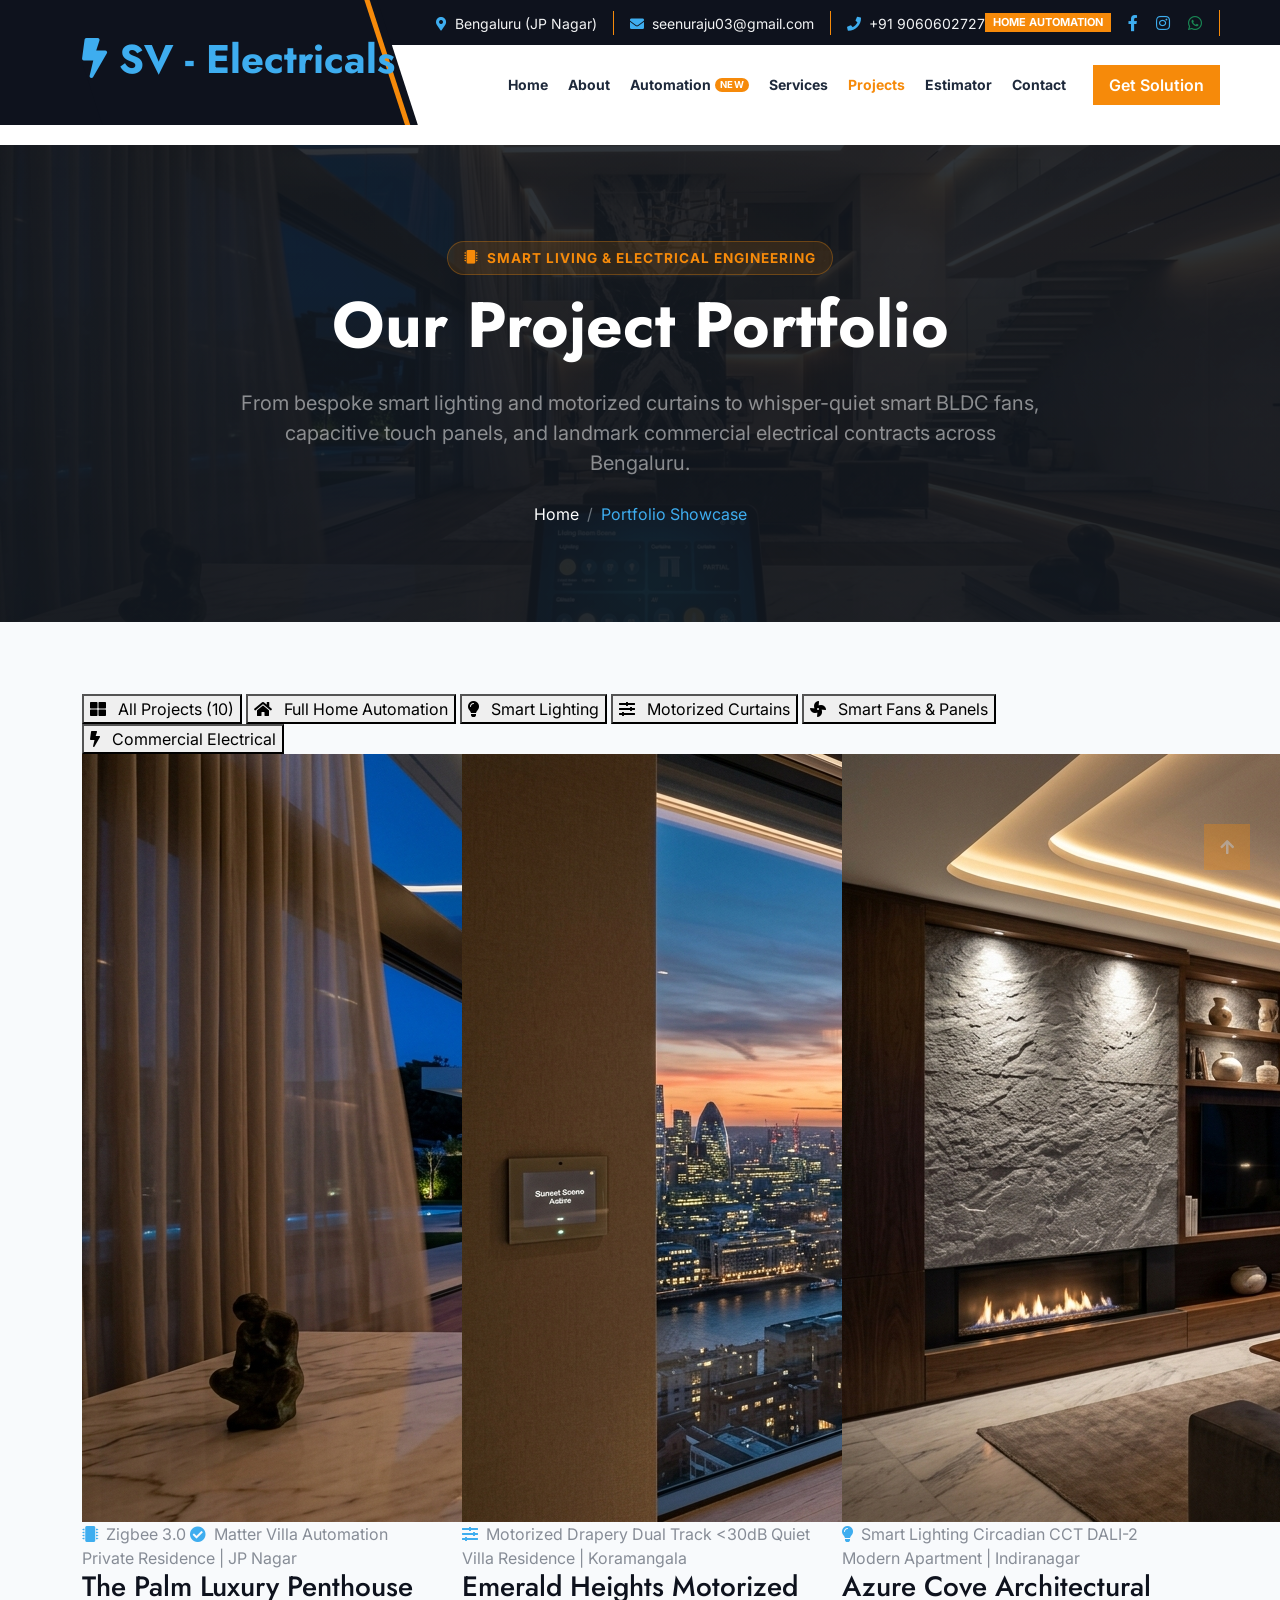
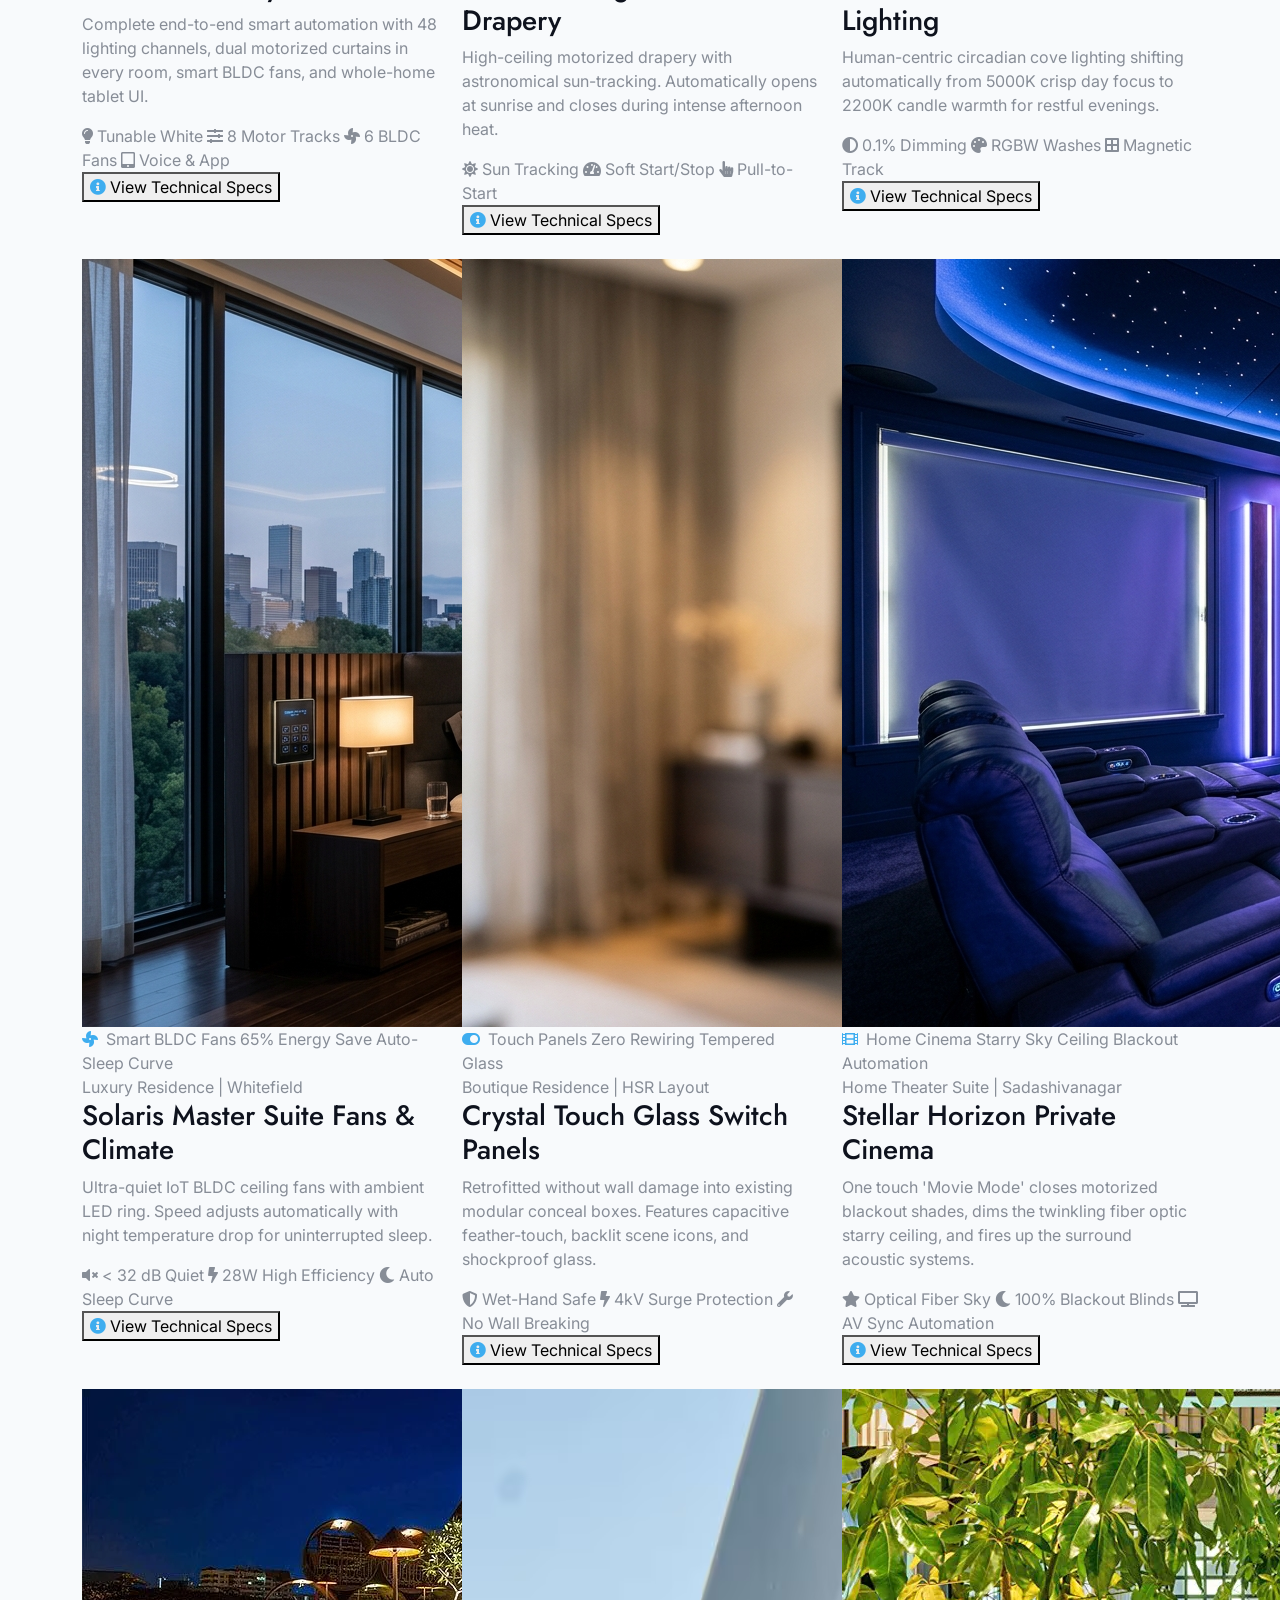
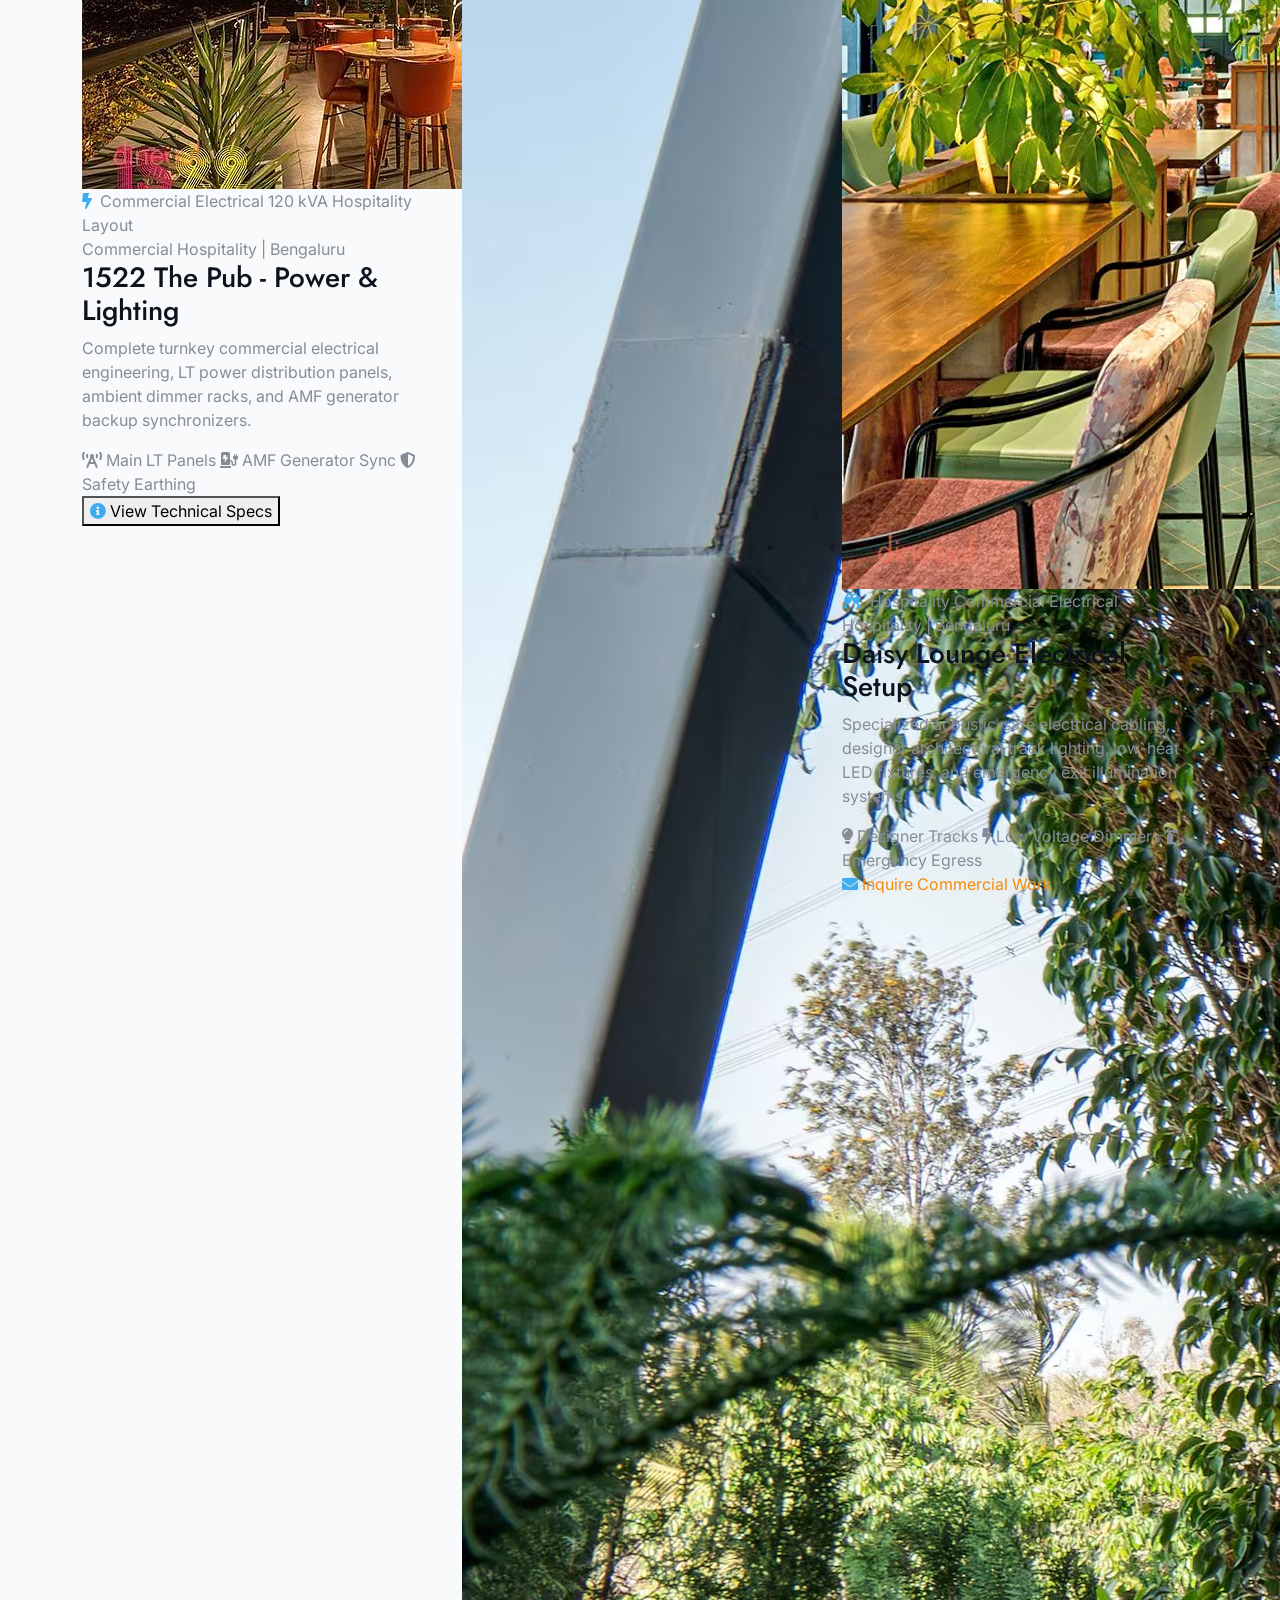
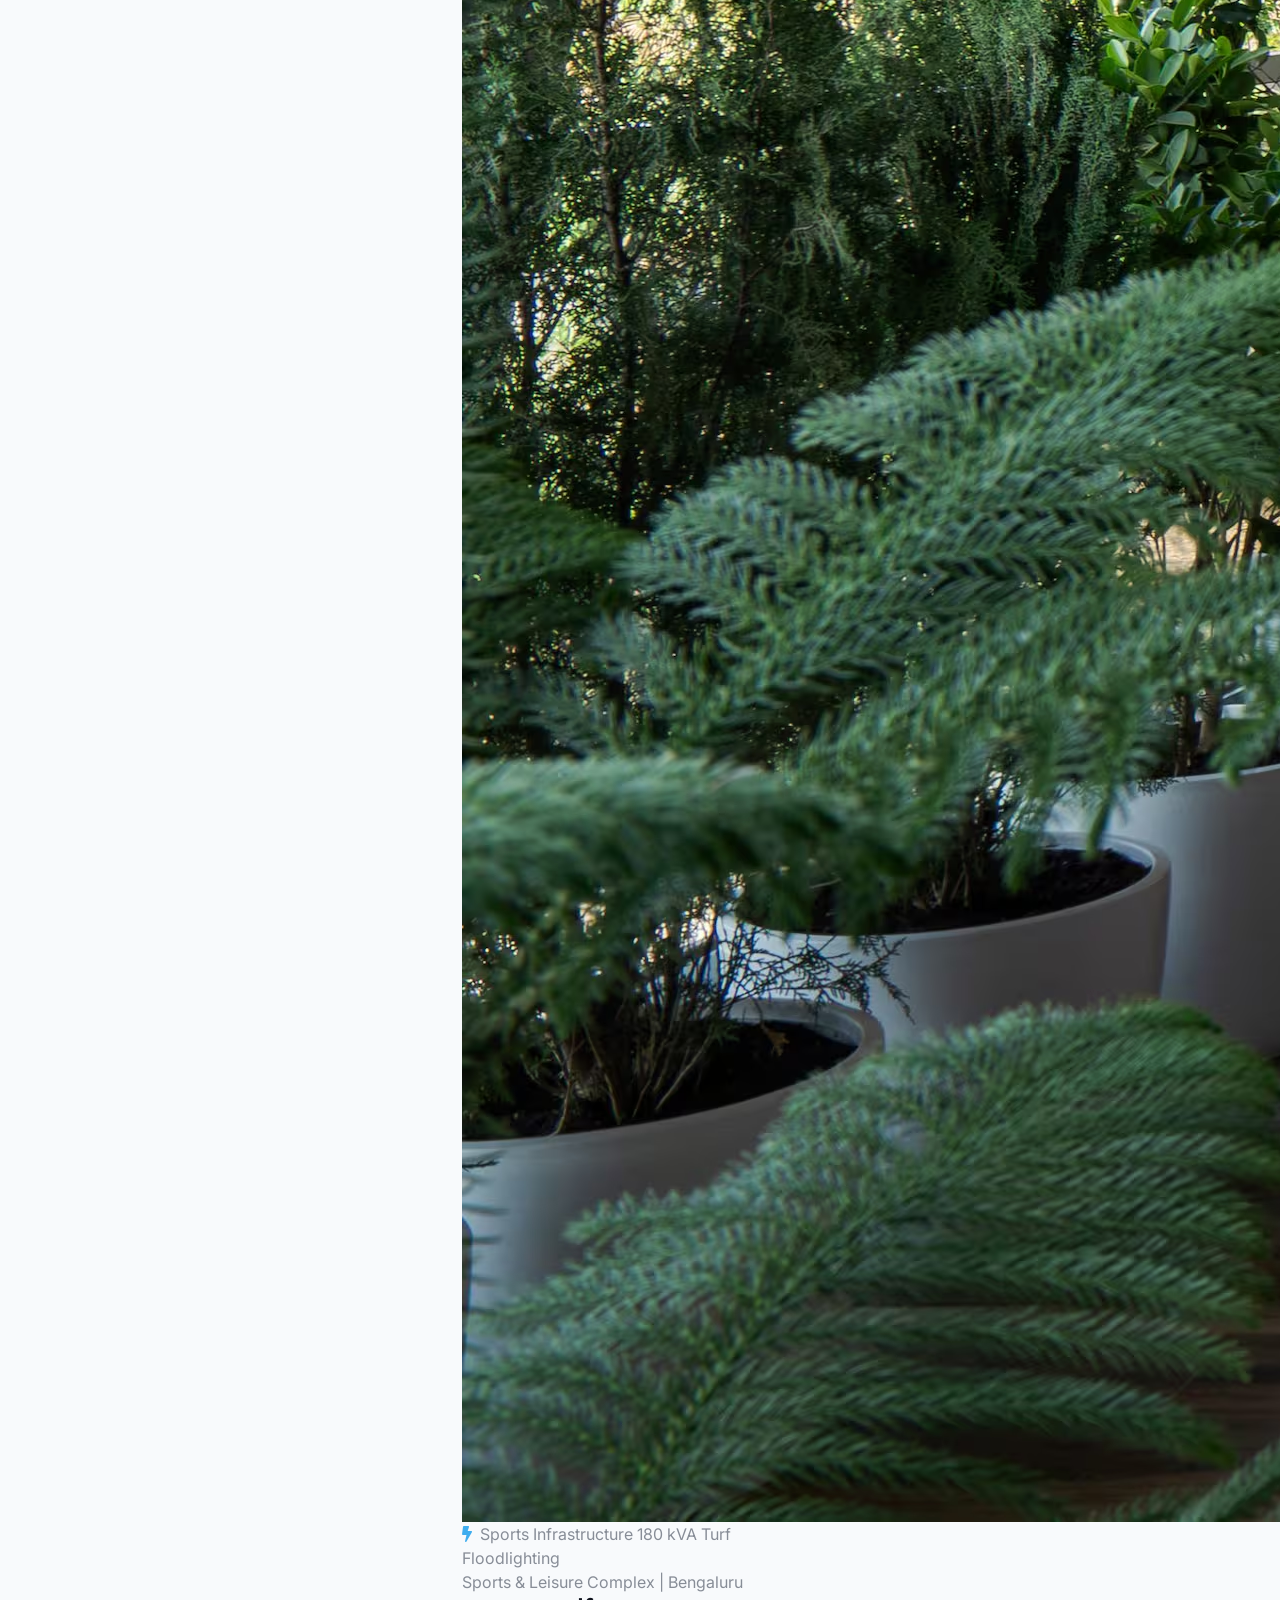
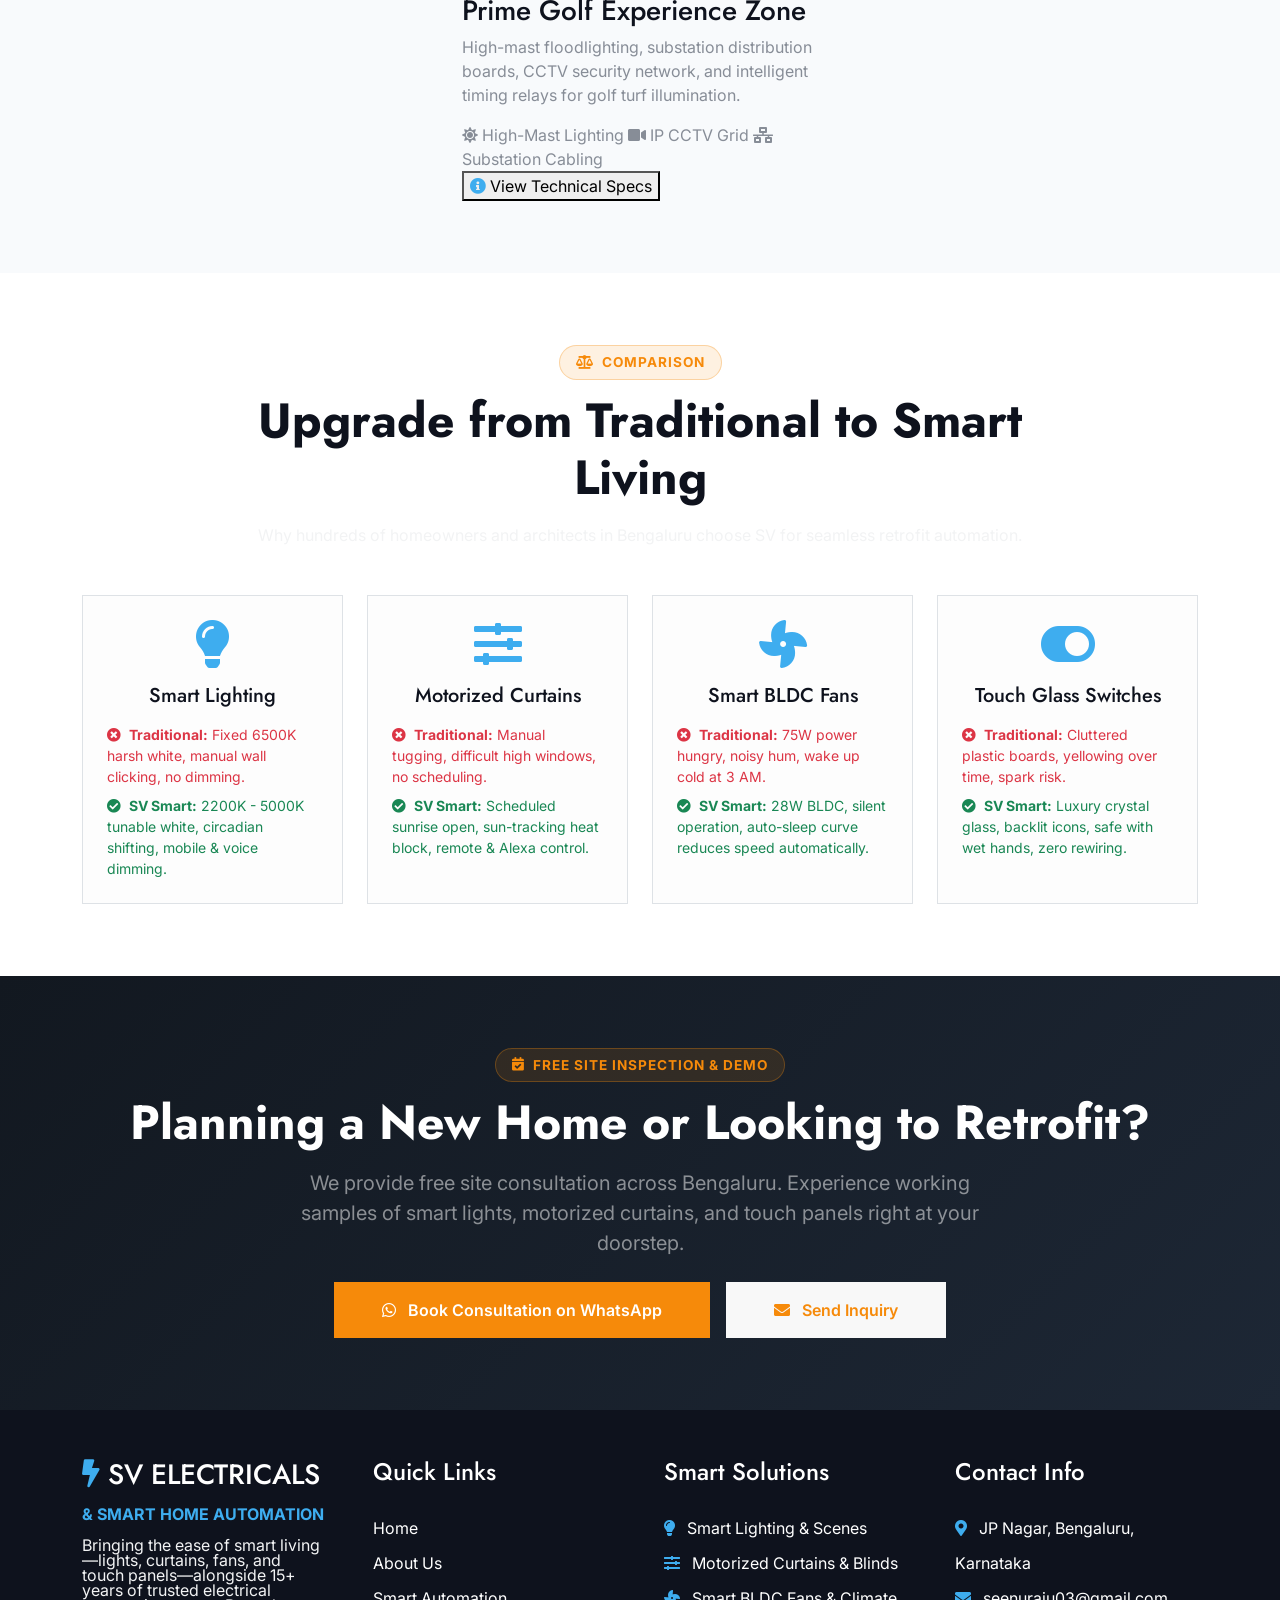
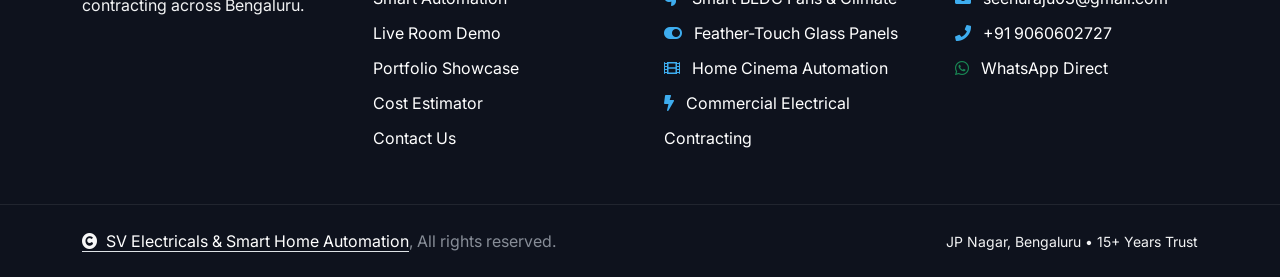
==== commit 9f07452b: "ins- fix_responsiveness" ====
--- a/portfolio.html
+++ b/portfolio.html
@@ -5,8 +5,15 @@
         <meta charset="utf-8">
         <title>Portfolio | SV Electricals & Smart Home Automation Bengaluru</title>
         <meta content="width=device-width, initial-scale=1.0" name="viewport">
+        <link rel="canonical" href="https://svelectricals.co/portfolio.html">
         <meta content="Smart Home Automation portfolio, Smart Lighting projects, Motorized Curtains installation Bengaluru, Smart BLDC fans, Touch switch panels, Home automation JP Nagar, Luxury villa automation, 1522 electrical contractor, Prime Golf electrical layout" name="keywords">
         <meta content="Explore SV Electricals & Home Automation portfolio. High-end smart home automation including intelligent lighting, motorized curtains, smart fans, touch switch panels, and trusted commercial electrical engineering in Bengaluru." name="description">
+        <meta property="og:title" content="Portfolio | SV Electricals & Smart Home Automation Bengaluru">
+        <meta property="og:description" content="Explore SV Electricals & Home Automation portfolio. High-end smart home automation including intelligent lighting, motorized curtains, smart fans, touch switch panels, and commercial electrical contracting.">
+        <meta property="og:url" content="https://svelectricals.co/portfolio.html">
+        <meta property="og:type" content="website">
+        <meta property="og:image" content="https://svelectricals.co/images/navbarlogo.png">
+        <meta name="twitter:card" content="summary_large_image">
         <link rel="icon" href="images/navbarlogo.png" type="image/png">
 
         <!-- Google Web Fonts -->
@@ -29,6 +36,38 @@
         <link href="css/style.css" rel="stylesheet">
         <!-- Automation Stylesheet -->
         <link href="css/automation.css" rel="stylesheet">
+
+        <!-- Structured Data / LocalBusiness Schema -->
+        <script type="application/ld+json">
+        {
+          "@context": "https://schema.org",
+          "@type": "Electrician",
+          "name": "SV Electricals & Smart Home Automation",
+          "alternateName": "SV Electricals",
+          "url": "https://svelectricals.co/portfolio.html",
+          "logo": "https://svelectricals.co/images/navbarlogo.png",
+          "image": "https://svelectricals.co/images/navbarlogo.png",
+          "description": "Smart Home Automation and Commercial Electrical Contracting portfolio in Bengaluru. Intelligent lighting, motorized curtains, BLDC fans, capacitive touch switches, HT/LT panels.",
+          "founder": {
+            "@type": "Person",
+            "name": "Seenu Raju"
+          },
+          "address": {
+            "@type": "PostalAddress",
+            "addressLocality": "JP Nagar",
+            "addressRegion": "Bengaluru, Karnataka",
+            "addressCountry": "IN"
+          },
+          "geo": {
+            "@type": "GeoCoordinates",
+            "latitude": 12.9063,
+            "longitude": 77.5857
+          },
+          "telephone": "+919060602727",
+          "email": "seenuraju03@gmail.com",
+          "priceRange": "$$"
+        }
+        </script>
     </head>
 
     <body>
@@ -45,34 +84,29 @@
             <div class="container d-flex align-items-center">
                 <div class="d-flex align-items-center h-100">
                     <a href="index.html" class="navbar-brand" style="height: 125px;">
-                        <h1 class="text-primary mb-0"><i class="fas fa-bolt"></i> SV Electricals</h1>
-                        <small class="text-white d-block" style="font-size: 11px; letter-spacing: 2px; text-transform: uppercase; margin-top: -5px;">& Smart Automation</small>
+                        <span class="h1 text-primary mb-0 fw-bold"><i class="fas fa-bolt"></i> SV - Electricals</span>
                     </a>
                 </div>
                 <div class="w-100 h-100">
                     <div class="topbar px-0 py-2 d-none d-lg-block" style="height: 45px;">
-                        <div class="row gx-0 align-items-center">
-                            <div class="col-lg-8 text-center text-lg-center mb-lg-0">
-                                <div class="d-flex flex-wrap">
-                                    <div class="border-end border-primary pe-3">
-                                        <a href="#" class="text-muted small"><i class="fas fa-map-marker-alt text-primary me-2"></i>JP Nagar, Bengaluru</a>
-                                    </div>
-                                    <div class="ps-3">
-                                        <a href="mailto:seenuraju03@gmail.com" class="text-muted small"><i class="fas fa-envelope text-primary me-2"></i>seenuraju03@gmail.com</a>
-                                    </div>
-                                    <div class="ps-3">
-                                        <a href="tel:9060602727" class="text-muted small"><i class="fas fa-phone text-primary me-2"></i>+91 9060602727</a>
-                                    </div>
-                                </div>
-                            </div>
-                            <div class="col-lg-4 text-center text-lg-end">
-                                <div class="d-flex justify-content-end align-items-center">
-                                    <span class="badge bg-primary text-white me-3 px-3 py-1" style="font-size: 11px; letter-spacing: 0.5px;">SMART HOME AUTOMATION</span>
-                                    <div class="d-flex border-end border-primary pe-3">
-                                        <a class="btn p-0 text-primary me-3" href="#"><i class="fab fa-facebook-f"></i></a>
-                                        <a class="btn p-0 text-primary me-3" href="#"><i class="fab fa-instagram"></i></a>
-                                        <a class="btn p-0 text-success me-0" href="https://wa.me/919060602727" target="_blank"><i class="fab fa-whatsapp"></i></a>
-                                    </div>
+                        <div class="d-flex justify-content-between align-items-center h-100">
+                            <div class="d-flex align-items-center flex-nowrap">
+                                <div class="border-end border-primary pe-3">
+                                    <a href="https://maps.google.com/?q=JP+Nagar,+Bengaluru" target="_blank" rel="noopener noreferrer" class="text-muted small"><i class="fas fa-map-marker-alt text-primary me-2"></i>Bengaluru (JP Nagar)</a>
+                                </div>
+                                <div class="ps-3 border-end border-primary pe-3">
+                                    <a href="mailto:seenuraju03@gmail.com" class="text-muted small"><i class="fas fa-envelope text-primary me-2"></i>seenuraju03@gmail.com</a>
+                                </div>
+                                <div class="ps-3">
+                                    <a href="tel:+919060602727" class="text-muted small"><i class="fas fa-phone text-primary me-2"></i>+91 9060602727</a>
+                                </div>
+                            </div>
+                            <div class="d-flex justify-content-end align-items-center flex-nowrap">
+                                <span class="badge bg-primary text-white me-3 px-2 py-1" style="font-size: 11px;">HOME AUTOMATION</span>
+                                <div class="d-flex border-end border-primary pe-3">
+                                    <a class="btn p-0 text-primary me-3" href="#" aria-label="SV Electricals Facebook"><i class="fab fa-facebook-f"></i></a>
+                                    <a class="btn p-0 text-primary me-3" href="#" aria-label="SV Electricals Instagram"><i class="fab fa-instagram"></i></a>
+                                    <a class="btn p-0 text-success me-0" href="https://wa.me/919060602727" target="_blank" rel="noopener noreferrer" aria-label="Chat with SV Electricals on WhatsApp"><i class="fab fa-whatsapp"></i></a>
                                 </div>
                             </div>
                         </div>
@@ -80,23 +114,21 @@
                     <div class="nav-bar px-0 py-lg-0" style="height: 80px;">
                         <nav class="navbar navbar-expand-lg navbar-light d-flex justify-content-lg-end">
                             <a href="index.html" class="navbar-brand-2">
-                                <h2 class="text-primary mb-0"><i class="fas fa-bolt"></i> SV Electricals</h2>
+                                <span class="h2 text-primary mb-0 fw-bold"><i class="fas fa-bolt"></i> SV Electricals</span>
                             </a>    
-                            <button class="navbar-toggler" type="button" data-bs-toggle="collapse" data-bs-target="#navbarCollapse" aria-label="Toggle navigation">
+                            <button class="navbar-toggler" type="button" data-bs-toggle="collapse" data-bs-target="#navbarCollapse" aria-label="Toggle navigation" aria-controls="navbarCollapse" aria-expanded="false">
                                 <span class="navbar-toggler-icon"></span>
                             </button>
                             <div class="collapse navbar-collapse" id="navbarCollapse">
-                                <div class="navbar-nav">
-                                    <a href="index.html" class="nav-item nav-link">Home</a>
-                                    <a href="index.html#svabout" class="nav-item nav-link">About</a>
-                                    <a href="index.html#svautomation" class="nav-item nav-link">Automation <span class="nav-smart-badge">NEW</span></a>
-                                    <a href="portfolio.html" class="nav-item nav-link active">Portfolio</a>
-                                    <a href="index.html#svservices" class="nav-item nav-link">Services</a>
-                                    <a href="index.html#svestimator" class="nav-item nav-link">Estimator</a>
-                                    <a href="index.html#svcontact" class="nav-item nav-link">Contact</a>
-                                    <div class="nav-btn ps-2">
-                                        <a href="https://wa.me/919060602727?text=Hi%20SV%20Automation,%20I%20would%20like%20to%20consult%20for%20Smart%20Home%20Automation" target="_blank" class="btn btn-primary py-2 px-3 ms-0 ms-lg-2" style="white-space: nowrap;"><i class="fab fa-whatsapp me-1"></i> Quick Quote</a>
-                                    </div>
+                                <a href="index.html" class="nav-item nav-link">Home</a>
+                                <a href="index.html#svabout" class="nav-item nav-link">About</a>
+                                <a href="index.html#svautomation" class="nav-item nav-link">Automation <span class="nav-smart-badge">NEW</span></a>
+                                <a href="index.html#svservices" class="nav-item nav-link">Services</a>
+                                <a href="portfolio.html" class="nav-item nav-link active">Projects</a>
+                                <a href="index.html#svestimator" class="nav-item nav-link">Estimator</a>
+                                <a href="index.html#svcontact" class="nav-item nav-link">Contact</a>
+                                <div class="nav-btn ps-2">
+                                    <a href="index.html#svcontact" class="btn btn-primary py-2 px-3 ms-0 ms-lg-2" style="white-space: nowrap;">Get Solution</a>
                                 </div>
                             </div>
                         </nav>
@@ -525,31 +557,31 @@
                             <h4 class="text-white mb-4">Quick Links</h4>
                             <a href="index.html"> Home</a>
                             <a href="index.html#svabout"> About Us</a>
-                            <a href="index.html#sv-automation"> Smart Automation</a>
-                            <a href="index.html#sv-simulator"> Live Room Demo</a>
+                            <a href="index.html#svautomation"> Smart Automation</a>
+                            <a href="index.html#svsimulator"> Live Room Demo</a>
                             <a href="portfolio.html"> Portfolio Showcase</a>
-                            <a href="index.html#sv-estimator"> Cost Estimator</a>
+                            <a href="index.html#svestimator"> Cost Estimator</a>
                             <a href="index.html#svcontact"> Contact Us</a>
                         </div>
                     </div>
                     <div class="col-md-6 col-lg-6 col-xl-3">
                         <div class="footer-item d-flex flex-column">
                             <h4 class="text-white mb-4">Smart Solutions</h4>
-                            <a href="index.html#sv-automation"><i class="fas fa-lightbulb text-primary me-2"></i> Smart Lighting & Scenes</a>
-                            <a href="index.html#sv-automation"><i class="fas fa-sliders-h text-primary me-2"></i> Motorized Curtains & Blinds</a>
-                            <a href="index.html#sv-automation"><i class="fas fa-fan text-primary me-2"></i> Smart BLDC Fans & Climate</a>
-                            <a href="index.html#sv-automation"><i class="fas fa-toggle-on text-primary me-2"></i> Feather-Touch Glass Panels</a>
-                            <a href="index.html#sv-automation"><i class="fas fa-film text-primary me-2"></i> Home Cinema Automation</a>
+                            <a href="index.html#svautomation"><i class="fas fa-lightbulb text-primary me-2"></i> Smart Lighting & Scenes</a>
+                            <a href="index.html#svautomation"><i class="fas fa-sliders-h text-primary me-2"></i> Motorized Curtains & Blinds</a>
+                            <a href="index.html#svautomation"><i class="fas fa-fan text-primary me-2"></i> Smart BLDC Fans & Climate</a>
+                            <a href="index.html#svautomation"><i class="fas fa-toggle-on text-primary me-2"></i> Feather-Touch Glass Panels</a>
+                            <a href="index.html#svautomation"><i class="fas fa-film text-primary me-2"></i> Home Cinema Automation</a>
                             <a href="index.html#svservices"><i class="fas fa-bolt text-primary me-2"></i> Commercial Electrical Contracting</a>
                         </div>
                     </div>
                     <div class="col-md-6 col-lg-6 col-xl-3">
                         <div class="footer-item d-flex flex-column">
                             <h4 class="text-white mb-4">Contact Info</h4>
-                            <a href="#"><i class="fa fa-map-marker-alt text-primary me-2"></i> JP Nagar, Bengaluru, Karnataka</a>
+                            <a href="https://maps.google.com/?q=JP+Nagar,+Bengaluru" target="_blank" rel="noopener noreferrer"><i class="fa fa-map-marker-alt text-primary me-2"></i> JP Nagar, Bengaluru, Karnataka</a>
                             <a href="mailto:seenuraju03@gmail.com"><i class="fas fa-envelope text-primary me-2"></i> seenuraju03@gmail.com</a>
-                            <a href="tel:9060602727"><i class="fas fa-phone text-primary me-2"></i> +91 9060602727</a>
-                            <a href="https://wa.me/919060602727" target="_blank"><i class="fab fa-whatsapp text-success me-2"></i> WhatsApp Direct</a>
+                            <a href="tel:+919060602727"><i class="fas fa-phone text-primary me-2"></i> +91 9060602727</a>
+                            <a href="https://wa.me/919060602727" target="_blank" rel="noopener noreferrer"><i class="fab fa-whatsapp text-success me-2"></i> WhatsApp Direct</a>
                         </div>
                     </div>
                 </div>
--- a/css/automation.css
+++ b/css/automation.css
@@ -130,7 +130,11 @@
     display: flex;
     flex-wrap: wrap;
     gap: 8px;
-    margin-bottom: 25px;
+    margin-bottom: 20px;
+}
+
+.topbar {
+    white-space: nowrap !important;
 }
 
 .hero-feature-tag {
@@ -688,4 +692,145 @@
     .preset-scene-grid {
         grid-template-columns: 1fr;
     }
-}
+
+    /* Mobile Navbar Drawer */
+    #navbarCollapse {
+        background: #ffffff !important;
+        border-radius: 12px !important;
+        padding: 15px 20px !important;
+        margin-top: 15px !important;
+        box-shadow: 0 15px 35px rgba(0, 0, 0, 0.15) !important;
+        border: 1px solid #e2e8f0 !important;
+    }
+
+    #navbarCollapse a.nav-item.nav-link {
+        color: #1e293b !important;
+        font-weight: 700 !important;
+        font-size: 16px !important;
+        padding: 12px 10px !important;
+        border-bottom: 1px solid #f1f5f9 !important;
+        display: flex !important;
+        align-items: center !important;
+        justify-content: space-between !important;
+    }
+
+    #navbarCollapse a.nav-item.nav-link:last-of-type {
+        border-bottom: none !important;
+    }
+
+    #navbarCollapse a.nav-item.nav-link:hover,
+    #navbarCollapse a.nav-item.nav-link.active {
+        color: var(--sv-primary) !important;
+        background: rgba(246, 138, 10, 0.05) !important;
+        border-radius: 8px !important;
+    }
+
+    #navbarCollapse .nav-btn {
+        margin-top: 12px !important;
+        padding-left: 0 !important;
+    }
+
+    #navbarCollapse .nav-btn .btn {
+        width: 100% !important;
+        padding: 12px !important;
+    }
+}
+
+/* -------------------------------------------------------------
+   Mobile & Tablet Responsive Refinements (360px - 768px)
+   ------------------------------------------------------------- */
+@media (max-width: 767px) {
+    .display-3 {
+        font-size: 2.1rem !important;
+        line-height: 1.25 !important;
+    }
+
+    .display-4 {
+        font-size: 1.85rem !important;
+        line-height: 1.3 !important;
+    }
+
+    .hero-slide-smart-home,
+    .hero-slide-curtains,
+    .hero-slide-electrical {
+        height: auto !important;
+        min-height: 560px !important;
+        padding: 70px 0 !important;
+    }
+
+    .hero-slide-smart-home .carousel-caption,
+    .hero-slide-curtains .carousel-caption,
+    .hero-slide-electrical .carousel-caption {
+        position: relative !important;
+        padding: 20px 0 !important;
+    }
+
+    .hero-feature-tags {
+        gap: 6px !important;
+    }
+
+    .hero-feature-tag {
+        font-size: 0.78rem !important;
+        padding: 5px 10px !important;
+    }
+
+    .about .display-2 {
+        font-size: 2.5rem !important;
+    }
+
+    .service .nav {
+        display: flex !important;
+        flex-direction: row !important;
+        overflow-x: auto !important;
+        flex-wrap: nowrap !important;
+        gap: 8px !important;
+        padding-bottom: 10px !important;
+    }
+
+    .service .nav .nav-item {
+        margin-bottom: 0 !important;
+        flex-shrink: 0 !important;
+    }
+
+    .service .nav .nav-item a {
+        padding: 10px 16px !important;
+        white-space: nowrap !important;
+    }
+}
+
+/* -------------------------------------------------------------
+   Accessibility: Focus States, Motion & Skip Link
+   ------------------------------------------------------------- */
+:focus-visible {
+    outline: 2px solid var(--sv-primary) !important;
+    outline-offset: 3px !important;
+}
+
+.skip-to-main {
+    position: absolute;
+    top: -100px;
+    left: 15px;
+    background: var(--sv-primary);
+    color: #ffffff !important;
+    padding: 10px 18px;
+    z-index: 99999;
+    border-radius: 6px;
+    font-weight: 700;
+    transition: top 0.2s ease;
+    text-decoration: none;
+}
+
+.skip-to-main:focus {
+    top: 15px;
+}
+
+@media (prefers-reduced-motion: reduce) {
+    *,
+    ::before,
+    ::after {
+        animation-duration: 0.01ms !important;
+        animation-iteration-count: 1 !important;
+        transition-duration: 0.01ms !important;
+        scroll-behavior: auto !important;
+    }
+}
